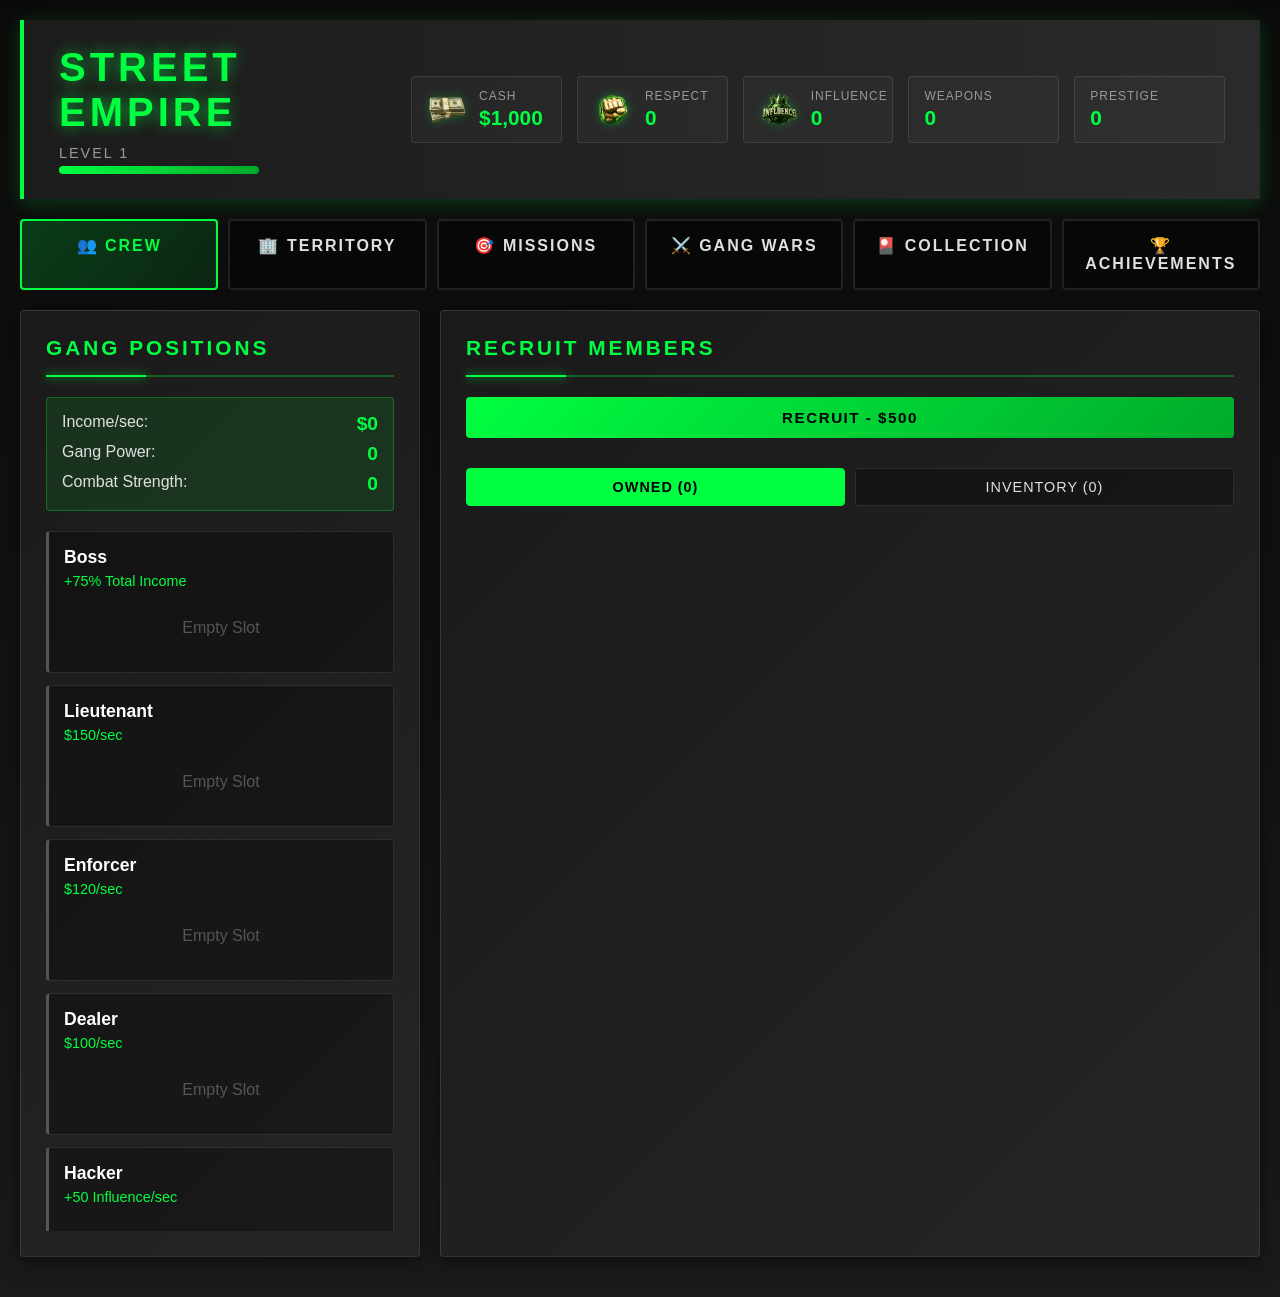
==== index.html @ c306af6e "Alpha" ====
<!DOCTYPE html>
<html lang="de">
<head>
    <meta charset="UTF-8">
    <meta name="viewport" content="width=device-width, initial-scale=1.0">
    <title>Street Empire - Gang Wars</title>
    <link rel="stylesheet" href="styles.css">
</head>
<body>
    <div class="game-container">
        <!-- Header -->
        <div class="header">
            <div class="header-left">
                <h1>STREET EMPIRE</h1>
                <div class="level-info">
                    <div class="level-display">Level <span id="player-level">1</span></div>
                    <div class="xp-bar">
                        <div class="xp-fill" id="xp-fill"></div>
                    </div>
                </div>
            </div>
            <div class="stats-bar">
                <div class="stat-item" title="Used for recruiting and upgrades">
                    <img src="images/money.png" class="stat-icon" alt="Money">
                    <div class="stat-info">
                        <span class="stat-label">Cash</span>
                        <span class="stat-value" id="money">$0</span>
                    </div>
                </div>
                <div class="stat-item" title="Unlocks special features and bonuses">
                    <img src="images/respect.png" class="stat-icon" alt="Respect" onerror="this.style.display='none'">
                    <div class="stat-info">
                        <span class="stat-label">Respect</span>
                        <span class="stat-value" id="respect">0</span>
                    </div>
                </div>
                <div class="stat-item" title="Required for advanced missions">
                    <img src="images/influence.png" class="stat-icon" alt="Influence" onerror="this.style.display='none'">
                    <div class="stat-info">
                        <span class="stat-label">Influence</span>
                        <span class="stat-value" id="influence">0</span>
                    </div>
                </div>
                <div class="stat-item" title="Increases combat power in gang wars">
                    <img src="images/weapons.png" class="stat-icon" alt="Weapons" onerror="this.style.display='none'">
                    <div class="stat-info">
                        <span class="stat-label">Weapons</span>
                        <span class="stat-value" id="weapons">0</span>
                    </div>
                </div>
                <div class="stat-item" title="Unlocks elite content and bonuses">
                    <img src="images/prestige.png" class="stat-icon" alt="Prestige" onerror="this.style.display='none'">
                    <div class="stat-info">
                        <span class="stat-label">Prestige</span>
                        <span class="stat-value" id="prestige">0</span>
                    </div>
                </div>
            </div>
        </div>

        <!-- Navigation Tabs -->
        <div class="main-tabs">
            <div class="main-tab active" data-tab="crew">👥 CREW</div>
            <div class="main-tab" data-tab="territory">🏢 TERRITORY</div>
            <div class="main-tab" data-tab="missions">🎯 MISSIONS</div>
            <div class="main-tab" data-tab="gangwars">⚔️ GANG WARS</div>
            <div class="main-tab" data-tab="collection">🎴 COLLECTION</div>
            <div class="main-tab" data-tab="achievements">🏆 ACHIEVEMENTS</div>
        </div>

        <!-- Content Panels -->
        <div class="content-wrapper">
            
            <!-- CREW TAB -->
            <div class="tab-content active" id="tab-crew">
                <div class="crew-layout">
                    <div class="panel">
                        <div class="panel-header">GANG POSITIONS</div>
                        <div class="income-display">
                            <div class="income-item">
                                <span>Income/sec:</span>
                                <span class="income-value" id="income-rate">$0</span>
                            </div>
                            <div class="income-item">
                                <span>Gang Power:</span>
                                <span class="income-value" id="gang-power">0</span>
                            </div>
                            <div class="income-item">
                                <span>Combat Strength:</span>
                                <span class="income-value" id="combat-strength">0</span>
                            </div>
                        </div>
                        <div class="positions-grid" id="positions-grid"></div>
                    </div>

                    <div class="panel">
                        <div class="panel-header">RECRUIT MEMBERS</div>
                        <button class="btn btn-full" id="recruit-btn">
                            RECRUIT - <span id="recruit-cost">$500</span>
                        </button>
                        <div class="char-tabs">
                            <div class="char-tab active" data-tab="owned">OWNED (<span id="owned-count">0</span>)</div>
                            <div class="char-tab" data-tab="inventory">INVENTORY (<span id="inventory-count">0</span>)</div>
                        </div>
                        <div class="owned-chars" id="owned-chars-grid"></div>
                        <div class="inventory-chars" id="inventory-chars-grid" style="display: none;"></div>
                    </div>
                </div>
            </div>

            <!-- TERRITORY TAB -->
            <div class="tab-content" id="tab-territory">
                <div class="territory-layout">
                    <div class="panel territory-panel">
                        <div class="panel-header">YOUR TERRITORY</div>
                        <div class="territory-view" id="territory-view">
                            <div class="city-bg"></div>
                        </div>
                        <div class="territory-info">
                            <div class="territory-level-info">
                                <div class="territory-level-label">Territory Level</div>
                                <div class="territory-level-value" id="base-level">1</div>
                                <div class="territory-level-desc" id="territory-desc">Small Operation</div>
                                <div class="territory-bonuses">
                                    <div class="territory-bonus">Income: +<span id="territory-income-bonus">0</span>%</div>
                                    <div class="territory-bonus">Max Crew: <span id="max-crew">7</span></div>
                                </div>
                            </div>
                            <button class="btn" id="upgrade-base-btn">
                                UPGRADE - <span id="upgrade-cost">$5,000</span>
                            </button>
                        </div>
                    </div>
                </div>
            </div>

            <!-- MISSIONS TAB -->
            <div class="tab-content" id="tab-missions">
                <div class="missions-layout">
                    <div class="panel missions-panel">
                        <div class="panel-header">AVAILABLE MISSIONS</div>
                        <div class="missions-grid" id="missions-grid"></div>
                    </div>
                </div>
            </div>

            <!-- GANG WARS TAB -->
            <div class="tab-content" id="tab-gangwars">
                <div class="gangwars-layout">
                    <div class="panel gangwars-panel">
                        <div class="panel-header">GANG WARS - PvE BATTLES</div>
                        <div class="gangwars-info">
                            <div class="war-stat">
                                <span>Your Combat Power:</span>
                                <span class="war-value" id="war-combat-power">0</span>
                            </div>
                            <div class="war-stat">
                                <span>Weapon Bonus:</span>
                                <span class="war-value">+<span id="weapon-bonus">0</span>%</span>
                            </div>
                            <div class="war-stat">
                                <span>Wins:</span>
                                <span class="war-value" id="war-wins">0</span>
                            </div>
                            <div class="war-stat">
                                <span>Losses:</span>
                                <span class="war-value" id="war-losses">0</span>
                            </div>
                        </div>
                        <div class="enemy-gangs-grid" id="enemy-gangs-grid"></div>
                    </div>
                </div>
            </div>

            <!-- COLLECTION TAB -->
            <div class="tab-content" id="tab-collection">
                <div class="collection-layout">
                    <div class="panel collection-panel">
                        <div class="panel-header">CHARACTER COLLECTION</div>
                        <div class="collection-stats">
                            <div class="collection-stat">
                                <span>Collected:</span>
                                <span id="collection-progress">0/?</span>
                            </div>
                            <div class="collection-stat">
                                <span>Completion:</span>
                                <span id="collection-percentage">0%</span>
                            </div>
                        </div>
                        <div class="rarity-filter">
                            <button class="filter-btn active" data-rarity="all">ALL</button>
                            <button class="filter-btn" data-rarity="common">COMMON</button>
                            <button class="filter-btn" data-rarity="uncommon">UNCOMMON</button>
                            <button class="filter-btn" data-rarity="rare">RARE</button>
                            <button class="filter-btn" data-rarity="epic">EPIC</button>
                            <button class="filter-btn" data-rarity="legendary">LEGENDARY</button>
                        </div>
                        <div class="collection-grid" id="collection-grid"></div>
                    </div>
                </div>
            </div>

            <!-- ACHIEVEMENTS TAB -->
            <div class="tab-content" id="tab-achievements">
                <div class="achievements-layout">
                    <div class="panel achievements-panel">
                        <div class="panel-header">ACHIEVEMENTS</div>
                        <div class="achievements-grid" id="achievements-grid"></div>
                    </div>
                </div>
            </div>

        </div>
    </div>

    <!-- Character Detail Modal -->
    <div id="modal" class="modal">
        <div class="modal-content">
            <span class="close" onclick="closeModal()">&times;</span>
            <div id="modal-body"></div>
        </div>
    </div>

    <!-- Notification Container -->
    <div id="notifications"></div>

    <!-- Battle Animation Overlay -->
    <div id="battle-overlay" class="battle-overlay">
        <div class="battle-content">
            <div class="battle-header">GANG WAR</div>
            <div class="battle-vs">
                <div class="battle-gang yours">
                    <div class="gang-name">YOUR GANG</div>
                    <div class="gang-power" id="battle-your-power">0</div>
                    <div class="gang-hp-bar">
                        <div class="gang-hp-fill" id="battle-your-hp"></div>
                    </div>
                </div>
                <div class="battle-vs-text">VS</div>
                <div class="battle-gang enemy">
                    <div class="gang-name" id="battle-enemy-name">ENEMY</div>
                    <div class="gang-power" id="battle-enemy-power">0</div>
                    <div class="gang-hp-bar">
                        <div class="gang-hp-fill" id="battle-enemy-hp"></div>
                    </div>
                </div>
            </div>
            <div class="battle-log" id="battle-log"></div>
            <div class="battle-result" id="battle-result"></div>
        </div>
    </div>

    <script src="game.js"></script>
</body>
</html>
---- styles.css ----
* {
    margin: 0;
    padding: 0;
    box-sizing: border-box;
}

body {
    font-family: 'Segoe UI', Tahoma, Geneva, Verdana, sans-serif;
    background: linear-gradient(180deg, #0a0a0a 0%, #1a1a1a 100%);
    color: #e0e0e0;
    overflow-x: hidden;
    min-height: 100vh;
}

.game-container {
    max-width: 1920px;
    margin: 0 auto;
    padding: 20px;
}

/* HEADER */
.header {
    background: linear-gradient(90deg, #1c1c1c 0%, #2a2a2a 100%);
    border-left: 4px solid #00ff41;
    padding: 25px 35px;
    margin-bottom: 20px;
    box-shadow: 0 4px 20px rgba(0, 255, 65, 0.2);
    display: flex;
    justify-content: space-between;
    align-items: center;
    animation: slideDown 0.5s ease-out;
}

@keyframes slideDown {
    from { transform: translateY(-100px); opacity: 0; }
    to { transform: translateY(0); opacity: 1; }
}

.header-left h1 {
    font-size: 2.5em;
    font-weight: 900;
    letter-spacing: 4px;
    color: #00ff41;
    text-transform: uppercase;
    text-shadow: 0 0 15px rgba(0, 255, 65, 0.6);
    animation: glowPulse 3s ease-in-out infinite;
}

@keyframes glowPulse {
    0%, 100% { text-shadow: 0 0 15px rgba(0, 255, 65, 0.6); }
    50% { text-shadow: 0 0 25px rgba(0, 255, 65, 0.8); }
}

.level-info { margin-top: 10px; }
.level-display { font-size: 0.9em; color: #999; text-transform: uppercase; letter-spacing: 2px; margin-bottom: 5px; }
.xp-bar { width: 200px; height: 8px; background: rgba(255, 255, 255, 0.1); border-radius: 4px; overflow: hidden; }
.xp-fill { height: 100%; background: linear-gradient(90deg, #00ff41 0%, #00aa2b 100%); transition: width 0.5s ease; box-shadow: 0 0 10px #00ff41; }

.stats-bar { display: grid; grid-template-columns: repeat(5, 1fr); gap: 15px; }
.stat-item { background: rgba(255, 255, 255, 0.03); border: 1px solid rgba(255, 255, 255, 0.1); padding: 12px 15px; border-radius: 4px; display: flex; align-items: center; gap: 12px; transition: all 0.3s ease; position: relative; overflow: hidden; cursor: help; }
.stat-item:hover { background: rgba(255, 255, 255, 0.05); border-color: #00ff41; transform: translateY(-2px); }
.stat-icon { width: 40px; height: 40px; object-fit: contain; filter: drop-shadow(0 0 5px rgba(0, 255, 65, 0.3)); }
.stat-info { display: flex; flex-direction: column; gap: 3px; }
.stat-label { font-size: 0.75em; color: #999; text-transform: uppercase; letter-spacing: 1px; }
.stat-value { font-size: 1.3em; font-weight: bold; color: #00ff41; }

/* TABS */
.main-tabs { display: flex; gap: 10px; margin-bottom: 20px; animation: fadeIn 0.6s ease-out 0.2s both; }
@keyframes fadeIn { from { opacity: 0; transform: translateY(20px); } to { opacity: 1; transform: translateY(0); } }
.main-tab { flex: 1; padding: 15px; background: rgba(0, 0, 0, 0.4); border: 2px solid rgba(255, 255, 255, 0.1); border-radius: 4px; text-align: center; cursor: pointer; font-weight: bold; text-transform: uppercase; letter-spacing: 2px; transition: all 0.3s ease; position: relative; overflow: hidden; }
.main-tab:hover { background: rgba(0, 255, 65, 0.05); border-color: #00ff41; transform: translateY(-2px); }
.main-tab.active { background: linear-gradient(135deg, rgba(0, 255, 65, 0.2) 0%, rgba(0, 255, 65, 0.1) 100%); border-color: #00ff41; color: #00ff41; }

.content-wrapper { min-height: 600px; animation: fadeIn 0.6s ease-out 0.3s both; }
.tab-content { display: none; }
.tab-content.active { display: block; animation: tabSlide 0.4s ease-out; }
@keyframes tabSlide { from { opacity: 0; transform: translateX(-30px); } to { opacity: 1; transform: translateX(0); } }

/* PANELS */
.panel { background: linear-gradient(135deg, #1a1a1a 0%, #252525 100%); border: 1px solid rgba(255, 255, 255, 0.1); border-radius: 4px; padding: 25px; box-shadow: 0 4px 20px rgba(0, 0, 0, 0.5); margin-bottom: 20px; }
.panel-header { font-size: 1.3em; font-weight: bold; color: #00ff41; text-transform: uppercase; letter-spacing: 3px; margin-bottom: 20px; padding-bottom: 15px; border-bottom: 2px solid rgba(0, 255, 65, 0.3); position: relative; }
.panel-header::after { content: ''; position: absolute; bottom: -2px; left: 0; width: 100px; height: 2px; background: #00ff41; box-shadow: 0 0 10px #00ff41; }

/* CREW */
.crew-layout { display: grid; grid-template-columns: 450px 1fr; gap: 20px; }
.income-display { background: rgba(0, 255, 65, 0.1); border: 1px solid rgba(0, 255, 65, 0.3); padding: 15px; border-radius: 4px; margin-bottom: 20px; }
.income-item { display: flex; justify-content: space-between; margin-bottom: 8px; font-size: 1em; }
.income-item:last-child { margin-bottom: 0; }
.income-value { color: #00ff41; font-weight: bold; font-size: 1.2em; }

.positions-grid { display: grid; grid-template-columns: 1fr; gap: 12px; max-height: 700px; overflow-y: auto; }
.position-card { background: rgba(0, 0, 0, 0.3); border: 1px solid rgba(255, 255, 255, 0.1); border-left: 3px solid #555; padding: 15px; border-radius: 4px; cursor: pointer; transition: all 0.3s ease; position: relative; }
.position-card:hover { background: rgba(0, 0, 0, 0.5); transform: translateX(5px); box-shadow: 0 4px 15px rgba(0, 255, 65, 0.2); }
.position-card.filled { border-left-color: #00ff41; background: rgba(0, 255, 65, 0.05); }
.position-name { font-weight: bold; color: #fff; margin-bottom: 5px; font-size: 1.1em; }
.position-income { font-size: 0.9em; color: #00ff41; margin-bottom: 10px; }
.assigned-char { display: flex; gap: 12px; align-items: center; background: rgba(0, 0, 0, 0.3); padding: 10px; border-radius: 4px; margin-top: 10px; }
.char-avatar { width: 50px; height: 50px; background: linear-gradient(135deg, #333 0%, #555 100%); border-radius: 4px; display: flex; align-items: center; justify-content: center; font-size: 1.5em; border: 2px solid; transition: transform 0.3s ease; object-fit: cover; }
.char-avatar img { width: 100%; height: 100%; object-fit: cover; border-radius: 4px; }
.char-avatar:hover { transform: scale(1.1) rotate(5deg); }

.rarity-common { border-color: #888; }
.rarity-uncommon { border-color: #00ff41; box-shadow: 0 0 10px rgba(0, 255, 65, 0.3); }
.rarity-rare { border-color: #00bfff; box-shadow: 0 0 10px rgba(0, 191, 255, 0.3); }
.rarity-epic { border-color: #9d00ff; box-shadow: 0 0 10px rgba(157, 0, 255, 0.3); }
.rarity-legendary { border-color: #ff9800; box-shadow: 0 0 15px rgba(255, 152, 0, 0.5); animation: legendaryPulse 2s ease-in-out infinite; }
@keyframes legendaryPulse { 0%, 100% { box-shadow: 0 0 15px rgba(255, 152, 0, 0.5); } 50% { box-shadow: 0 0 25px rgba(255, 152, 0, 0.8); } }

.char-info { flex: 1; }
.char-name { font-size: 1em; font-weight: bold; color: #fff; margin-bottom: 3px; }
.char-stat { font-size: 0.85em; color: #00ff41; }

.char-tabs { display: flex; gap: 10px; margin: 15px 0; }
.char-tab { flex: 1; padding: 10px; background: rgba(0, 0, 0, 0.3); border: 1px solid rgba(255, 255, 255, 0.1); border-radius: 4px; text-align: center; cursor: pointer; transition: all 0.3s ease; text-transform: uppercase; font-size: 0.9em; letter-spacing: 1px; }
.char-tab:hover { border-color: #00ff41; }
.char-tab.active { background: #00ff41; color: #000; border-color: #00ff41; font-weight: bold; }

.owned-chars, .inventory-chars { display: grid; grid-template-columns: repeat(auto-fill, minmax(110px, 1fr)); gap: 12px; max-height: 600px; overflow-y: auto; }
.char-card-small { background: rgba(0, 0, 0, 0.4); border: 2px solid rgba(255, 255, 255, 0.1); border-radius: 4px; padding: 12px; text-align: center; cursor: pointer; transition: all 0.3s ease; }
.char-card-small:hover { transform: translateY(-5px) scale(1.05); box-shadow: 0 8px 25px rgba(0, 255, 65, 0.3); border-color: #00ff41; }
.char-portrait-small { width: 70px; height: 70px; margin: 0 auto 10px; background: linear-gradient(135deg, #333 0%, #555 100%); border-radius: 4px; display: flex; align-items: center; justify-content: center; font-size: 2em; border: 2px solid; transition: all 0.3s ease; overflow: hidden; }
.char-portrait-small img { width: 100%; height: 100%; object-fit: cover; }
.char-card-name { font-size: 0.8em; font-weight: bold; color: #fff; margin-bottom: 5px; }
.char-card-rarity { font-size: 0.7em; text-transform: uppercase; letter-spacing: 0.5px; }
.char-card-actions { display: flex; gap: 5px; margin-top: 10px; }
.btn-recycle { flex: 1; padding: 6px; background: linear-gradient(135deg, #ff4444 0%, #cc0000 100%); border: none; border-radius: 3px; color: #fff; font-size: 0.75em; font-weight: bold; cursor: pointer; transition: all 0.3s ease; text-transform: uppercase; }
.btn-recycle:hover { transform: scale(1.05); box-shadow: 0 4px 12px rgba(255, 68, 68, 0.4); }

/* TERRITORY */
.territory-layout { max-width: 1400px; margin: 0 auto; }
.territory-panel { padding: 30px; }
.territory-view { position: relative; width: 100%; height: 600px; background: linear-gradient(to bottom, #0a0a0a 0%, #1a1a1a 60%, #2a2a2a 100%); border: 2px solid rgba(0, 255, 65, 0.3); border-radius: 8px; overflow: hidden; margin-bottom: 30px; }
.city-bg { position: absolute; bottom: 0; width: 100%; height: 40%; background: repeating-linear-gradient(90deg, #1a1a1a 0px, #1a1a1a 60px, #2a2a2a 60px, #2a2a2a 120px); border-top: 2px solid #00ff41; box-shadow: 0 -5px 20px rgba(0, 255, 65, 0.2); }
.territory-building { position: absolute; background: linear-gradient(to bottom, #2a2a2a 0%, #1a1a1a 100%); border: 2px solid rgba(0, 255, 65, 0.5); transition: all 0.6s ease; animation: buildingRise 0.8s ease-out; }
@keyframes buildingRise { from { transform: translateY(200px); opacity: 0; } to { transform: translateY(0); opacity: 1; } }
.building-level-1 { bottom: 40%; left: 50%; transform: translateX(-50%); width: 150px; height: 120px; }
.building-level-2 { bottom: 40%; left: 30%; transform: translateX(-50%); width: 250px; height: 160px; }
.building-level-3 { bottom: 40%; left: 50%; transform: translateX(-50%); width: 400px; height: 220px; }
.building-light { position: absolute; width: 15px; height: 18px; background: #00ff41; opacity: 0.8; animation: lightFlicker 3s ease-in-out infinite; box-shadow: 0 0 10px #00ff41; }
@keyframes lightFlicker { 0%, 100% { opacity: 0.6; } 50% { opacity: 1; } }
.territory-info { display: flex; justify-content: space-between; align-items: center; padding: 20px; background: rgba(0, 0, 0, 0.3); border-radius: 4px; }
.territory-level-info { display: flex; flex-direction: column; gap: 5px; }
.territory-level-label { font-size: 0.9em; color: #999; text-transform: uppercase; letter-spacing: 1px; }
.territory-level-value { font-size: 3em; font-weight: bold; color: #00ff41; line-height: 1; }
.territory-level-desc { font-size: 0.95em; color: #666; }
.territory-bonuses { margin-top: 10px; display: flex; gap: 20px; }
.territory-bonus { font-size: 0.9em; color: #00ff41; }

/* MISSIONS */
.missions-layout { max-width: 1600px; margin: 0 auto; }
.missions-panel { padding: 30px; }
.missions-grid { display: grid; grid-template-columns: repeat(auto-fill, minmax(450px, 1fr)); gap: 20px; }
.mission-card { background: rgba(0, 0, 0, 0.3); border: 2px solid rgba(255, 255, 255, 0.1); border-left: 4px solid #555; padding: 20px; border-radius: 4px; transition: all 0.3s ease; }
.mission-card.available { border-left-color: #00ff41; }
.mission-card.active { border-left-color: #00bfff; background: rgba(0, 191, 255, 0.05); animation: activePulse 2s ease-in-out infinite; }
@keyframes activePulse { 0%, 100% { box-shadow: 0 0 10px rgba(0, 191, 255, 0.3); } 50% { box-shadow: 0 0 20px rgba(0, 191, 255, 0.5); } }
.mission-header { display: flex; justify-content: space-between; align-items: center; margin-bottom: 12px; }
.mission-title { font-weight: bold; color: #fff; font-size: 1.2em; }
.mission-difficulty { font-size: 0.85em; padding: 5px 12px; border-radius: 3px; background: rgba(255, 255, 255, 0.1); text-transform: uppercase; font-weight: bold; }
.mission-difficulty.easy { color: #00ff41; border: 1px solid #00ff41; }
.mission-difficulty.medium { color: #ffaa00; border: 1px solid #ffaa00; }
.mission-difficulty.hard { color: #ff4444; border: 1px solid #ff4444; }
.mission-desc { font-size: 0.95em; color: #aaa; margin-bottom: 12px; line-height: 1.5; }
.mission-requirements { font-size: 0.85em; color: #999; margin-bottom: 12px; padding: 10px; background: rgba(0, 0, 0, 0.3); border-radius: 3px; }
.mission-rewards { display: flex; gap: 10px; flex-wrap: wrap; margin-bottom: 15px; }
.reward-item { background: rgba(0, 255, 65, 0.1); border: 1px solid rgba(0, 255, 65, 0.3); padding: 6px 12px; border-radius: 3px; font-size: 0.85em; color: #00ff41; }
.mission-progress { background: rgba(255, 255, 255, 0.05); height: 25px; border-radius: 4px; overflow: hidden; margin-bottom: 12px; border: 1px solid rgba(255, 255, 255, 0.1); }
.mission-progress-bar { height: 100%; background: linear-gradient(90deg, #00bfff 0%, #0088cc 100%); display: flex; align-items: center; padding-left: 12px; font-size: 0.85em; font-weight: bold; color: #000; transition: width 0.5s ease; box-shadow: 0 0 10px rgba(0, 191, 255, 0.5); }
.mission-timer { font-size: 0.9em; color: #00bfff; margin-bottom: 10px; font-weight: bold; }

/* GANG WARS */
.gangwars-layout { max-width: 1600px; margin: 0 auto; }
.gangwars-panel { padding: 30px; }
.gangwars-info { display: grid; grid-template-columns: repeat(4, 1fr); gap: 15px; margin-bottom: 25px; padding: 20px; background: rgba(0, 255, 65, 0.1); border: 1px solid rgba(0, 255, 65, 0.3); border-radius: 4px; }
.war-stat { display: flex; flex-direction: column; gap: 5px; }
.war-value { color: #00ff41; font-weight: bold; font-size: 1.3em; }
.enemy-gangs-grid { display: grid; grid-template-columns: repeat(auto-fill, minmax(350px, 1fr)); gap: 20px; }
.enemy-gang-card { background: rgba(0, 0, 0, 0.3); border: 2px solid rgba(255, 255, 255, 0.1); border-radius: 4px; padding: 20px; transition: all 0.3s ease; cursor: pointer; }
.enemy-gang-card:hover { transform: translateY(-5px); box-shadow: 0 8px 25px rgba(0, 0, 0, 0.5); border-color: #ff4444; }
.enemy-gang-card.tier-easy { border-left: 4px solid #00ff41; }
.enemy-gang-card.tier-medium { border-left: 4px solid #ffaa00; }
.enemy-gang-card.tier-hard { border-left: 4px solid #ff4444; }
.enemy-gang-card.tier-boss { border-left: 4px solid #9d00ff; animation: bossGlow 2s ease-in-out infinite; }
@keyframes bossGlow { 0%, 100% { box-shadow: 0 0 10px rgba(157, 0, 255, 0.3); } 50% { box-shadow: 0 0 25px rgba(157, 0, 255, 0.6); } }
.enemy-gang-header { display: flex; justify-content: space-between; align-items: center; margin-bottom: 15px; }
.enemy-gang-name { font-size: 1.2em; font-weight: bold; color: #fff; }
.enemy-gang-tier { font-size: 0.8em; padding: 4px 10px; border-radius: 3px; text-transform: uppercase; font-weight: bold; }
.enemy-gang-power { font-size: 0.95em; color: #ff4444; margin-bottom: 15px; }
.enemy-gang-rewards { display: flex; flex-wrap: wrap; gap: 8px; margin-bottom: 15px; }
.enemy-reward { background: rgba(0, 255, 65, 0.1); border: 1px solid rgba(0, 255, 65, 0.3); padding: 5px 10px; border-radius: 3px; font-size: 0.8em; color: #00ff41; }

/* BATTLE OVERLAY */
.battle-overlay { display: none; position: fixed; top: 0; left: 0; width: 100%; height: 100%; background: rgba(0, 0, 0, 0.95); z-index: 2000; animation: fadeIn 0.3s ease; }
.battle-overlay.active { display: flex; justify-content: center; align-items: center; }
.battle-content { width: 90%; max-width: 900px; background: linear-gradient(135deg, #1a1a1a 0%, #252525 100%); border: 3px solid #00ff41; border-radius: 8px; padding: 30px; box-shadow: 0 15px 50px rgba(0, 255, 65, 0.4); }
.battle-header { font-size: 2em; font-weight: bold; color: #00ff41; text-align: center; margin-bottom: 30px; text-transform: uppercase; letter-spacing: 3px; }
.battle-vs { display: grid; grid-template-columns: 1fr auto 1fr; gap: 30px; align-items: center; margin-bottom: 30px; }
.battle-gang { background: rgba(0, 0, 0, 0.4); padding: 20px; border-radius: 8px; border: 2px solid rgba(255, 255, 255, 0.1); }
.battle-gang.yours { border-color: #00ff41; }
.battle-gang.enemy { border-color: #ff4444; }
.gang-name { font-size: 1.2em; font-weight: bold; text-align: center; margin-bottom: 10px; }
.gang-power { font-size: 2em; font-weight: bold; text-align: center; color: #00ff41; margin-bottom: 15px; }
.gang-hp-bar { width: 100%; height: 30px; background: rgba(255, 255, 255, 0.1); border-radius: 4px; overflow: hidden; border: 1px solid rgba(255, 255, 255, 0.2); }
.gang-hp-fill { height: 100%; background: linear-gradient(90deg, #00ff41 0%, #00aa2b 100%); transition: width 0.5s ease; display: flex; align-items: center; justify-content: center; font-weight: bold; color: #000; }
.battle-vs-text { font-size: 2.5em; font-weight: bold; color: #ff4444; text-shadow: 0 0 20px rgba(255, 68, 68, 0.6); }
.battle-log { background: rgba(0, 0, 0, 0.4); border: 1px solid rgba(255, 255, 255, 0.1); border-radius: 4px; padding: 15px; max-height: 200px; overflow-y: auto; margin-bottom: 20px; font-family: 'Courier New', monospace; font-size: 0.9em; }
.battle-log-entry { margin-bottom: 5px; padding: 5px; border-left: 2px solid #00ff41; padding-left: 10px; }
.battle-result { text-align: center; font-size: 1.5em; font-weight: bold; padding: 20px; border-radius: 8px; }
.battle-result.victory { background: rgba(0, 255, 65, 0.2); border: 2px solid #00ff41; color: #00ff41; }
.battle-result.defeat { background: rgba(255, 68, 68, 0.2); border: 2px solid #ff4444; color: #ff4444; }

/* COLLECTION */
.collection-layout { max-width: 1600px; margin: 0 auto; }
.collection-panel { padding: 30px; }
.collection-stats { display: flex; gap: 30px; margin-bottom: 20px; padding: 15px; background: rgba(0, 255, 65, 0.1); border: 1px solid rgba(0, 255, 65, 0.3); border-radius: 4px; }
.collection-stat { display: flex; gap: 10px; font-size: 1.1em; }
.collection-stat span:last-child { color: #00ff41; font-weight: bold; }
.rarity-filter { display: flex; gap: 10px; margin-bottom: 20px; flex-wrap: wrap; }
.filter-btn { padding: 10px 20px; background: rgba(0, 0, 0, 0.4); border: 1px solid rgba(255, 255, 255, 0.2); border-radius: 4px; color: #fff; cursor: pointer; transition: all 0.3s ease; text-transform: uppercase; font-size: 0.85em; letter-spacing: 1px; }
.filter-btn:hover { border-color: #00ff41; background: rgba(0, 255, 65, 0.1); }
.filter-btn.active { background: #00ff41; color: #000; border-color: #00ff41; font-weight: bold; }
.collection-grid { display: grid; grid-template-columns: repeat(auto-fill, minmax(280px, 1fr)); gap: 20px; max-height: 700px; overflow-y: auto; }
.collection-card { background: linear-gradient(135deg, #1a1a1a 0%, #252525 100%); border: 2px solid rgba(255, 255, 255, 0.1); border-radius: 8px; padding: 20px; text-align: center; transition: all 0.4s ease; position: relative; overflow: hidden; cursor: pointer; }
.collection-card:hover { transform: translateY(-10px) scale(1.03); box-shadow: 0 15px 40px rgba(0, 0, 0, 0.7); }
.collection-card.locked { opacity: 0.4; cursor: not-allowed; }
.collection-card.locked:hover { transform: none; }
.char-portrait-large { width: 120px; height: 120px; margin: 0 auto 20px; background: linear-gradient(135deg, #333 0%, #555 100%); border-radius: 8px; display: flex; align-items: center; justify-content: center; font-size: 3.5em; border: 3px solid; transition: all 0.4s ease; overflow: hidden; }
.char-portrait-large img { width: 100%; height: 100%; object-fit: cover; }
.collection-card-name { font-size: 1.2em; font-weight: bold; color: #fff; margin-bottom: 10px; }
.collection-card-rarity { font-size: 0.9em; text-transform: uppercase; letter-spacing: 2px; margin-bottom: 15px; font-weight: bold; }
.collection-card-stats { display: grid; grid-template-columns: 1fr 1fr; gap: 10px; margin-top: 15px; }
.collection-stat-item { background: rgba(0, 0, 0, 0.3); padding: 8px; border-radius: 4px; display: flex; flex-direction: column; gap: 3px; }
.collection-stat-label { font-size: 0.75em; color: #999; text-transform: uppercase; }
.collection-stat-value { font-size: 1.2em; color: #00ff41; font-weight: bold; }

/* ACHIEVEMENTS */
.achievements-layout { max-width: 1600px; margin: 0 auto; }
.achievements-panel { padding: 30px; }
.achievements-grid { display: grid; grid-template-columns: repeat(auto-fill, minmax(350px, 1fr)); gap: 20px; }
.achievement-card { background: rgba(0, 0, 0, 0.3); border: 2px solid rgba(255, 255, 255, 0.1); border-radius: 4px; padding: 20px; display: flex; gap: 20px; transition: all 0.3s ease; }
.achievement-card.unlocked { border-color: #00ff41; background: rgba(0, 255, 65, 0.05); }
.achievement-card:hover { transform: translateY(-3px); box-shadow: 0 8px 25px rgba(0, 0, 0, 0.5); }
.achievement-icon { width: 80px; height: 80px; background: linear-gradient(135deg, #333 0%, #555 100%); border-radius: 8px; display: flex; align-items: center; justify-content: center; font-size: 2.5em; border: 2px solid rgba(255, 255, 255, 0.2); flex-shrink: 0; }
.achievement-card.unlocked .achievement-icon { border-color: #00ff41; box-shadow: 0 0 20px rgba(0, 255, 65, 0.4); animation: achievementGlow 2s ease-in-out infinite; }
@keyframes achievementGlow { 0%, 100% { box-shadow: 0 0 20px rgba(0, 255, 65, 0.4); } 50% { box-shadow: 0 0 30px rgba(0, 255, 65, 0.6); } }
.achievement-info { flex: 1; }
.achievement-name { font-size: 1.1em; font-weight: bold; color: #fff; margin-bottom: 5px; }
.achievement-desc { font-size: 0.9em; color: #aaa; margin-bottom: 10px; line-height: 1.4; }
.achievement-reward { font-size: 0.85em; color: #00ff41; margin-bottom: 8px; }
.achievement-progress-bar { background: rgba(255, 255, 255, 0.05); height: 20px; border-radius: 3px; overflow: hidden; border: 1px solid rgba(255, 255, 255, 0.1); }
.achievement-progress-fill { height: 100%; background: linear-gradient(90deg, #00ff41 0%, #00aa2b 100%); transition: width 0.5s ease; display: flex; align-items: center; padding-left: 8px; font-size: 0.75em; font-weight: bold; color: #000; }

/* BUTTONS */
.btn { background: linear-gradient(135deg, #00ff41 0%, #00aa2b 100%); border: none; padding: 12px 25px; border-radius: 4px; color: #000; font-weight: bold; cursor: pointer; transition: all 0.3s ease; text-transform: uppercase; letter-spacing: 1.5px; font-size: 0.95em; position: relative; overflow: hidden; }
.btn:hover { transform: translateY(-2px); box-shadow: 0 6px 20px rgba(0, 255, 65, 0.4); }
.btn:disabled { opacity: 0.3; cursor: not-allowed; transform: none; }
.btn-full { width: 100%; margin-bottom: 15px; }
.btn-secondary { background: linear-gradient(135deg, #555 0%, #333 100%); color: #fff; }
.btn-small { padding: 8px 15px; font-size: 0.8em; }

/* MODAL */
.modal { display: none; position: fixed; z-index: 1000; left: 0; top: 0; width: 100%; height: 100%; background-color: rgba(0, 0, 0, 0.9); animation: modalFadeIn 0.3s ease; }
.modal-content { background: linear-gradient(135deg, #1a1a1a 0%, #252525 100%); margin: 3% auto; padding: 30px; border: 2px solid #00ff41; border-radius: 8px; width: 90%; max-width: 700px; max-height: 90vh; overflow-y: auto; box-shadow: 0 15px 50px rgba(0, 255, 65, 0.4); animation: modalSlideDown 0.4s ease-out; }
@keyframes modalFadeIn { from { opacity: 0; } to { opacity: 1; } }
@keyframes modalSlideDown { from { transform: translateY(-100px); opacity: 0; } to { transform: translateY(0); opacity: 1; } }
.close { color: #aaa; float: right; font-size: 32px; font-weight: bold; cursor: pointer; line-height: 1; transition: all 0.3s ease; }
.close:hover { color: #00ff41; transform: rotate(90deg); }

/* NOTIFICATIONS */
#notifications { position: fixed; top: 20px; right: 20px; z-index: 2000; display: flex; flex-direction: column; gap: 10px; }
.notification { background: linear-gradient(135deg, #00ff41 0%, #00aa2b 100%); padding: 15px 25px; border-radius: 4px; box-shadow: 0 6px 25px rgba(0, 255, 65, 0.5); animation: notifSlideIn 0.4s ease-out, notifFadeOut 0.4s ease-in 2.6s forwards; color: #000; font-weight: bold; max-width: 350px; }
.notification.error { background: linear-gradient(135deg, #ff4444 0%, #cc0000 100%); color: #fff; box-shadow: 0 6px 25px rgba(255, 68, 68, 0.5); }
@keyframes notifSlideIn { from { transform: translateX(400px); opacity: 0; } to { transform: translateX(0); opacity: 1; } }
@keyframes notifFadeOut { to { opacity: 0; transform: translateX(400px); } }

/* SCROLLBAR */
::-webkit-scrollbar { width: 10px; }
::-webkit-scrollbar-track { background: rgba(0, 0, 0, 0.3); border-radius: 5px; }
::-webkit-scrollbar-thumb { background: #00ff41; border-radius: 5px; border: 2px solid rgba(0, 0, 0, 0.3); }
::-webkit-scrollbar-thumb:hover { background: #00aa2b; }

/* RESPONSIVE */
@media (max-width: 1400px) { .crew-layout { grid-template-columns: 400px 1fr; } }
@media (max-width: 1200px) { .crew-layout { grid-template-columns: 1fr; } .missions-grid { grid-template-columns: 1fr; } .collection-grid { grid-template-columns: repeat(auto-fill, minmax(250px, 1fr)); } }
@media (max-width: 768px) { .stats-bar { grid-template-columns: repeat(2, 1fr); } .main-tabs { flex-wrap: wrap; } .header { flex-direction: column; gap: 15px; } }
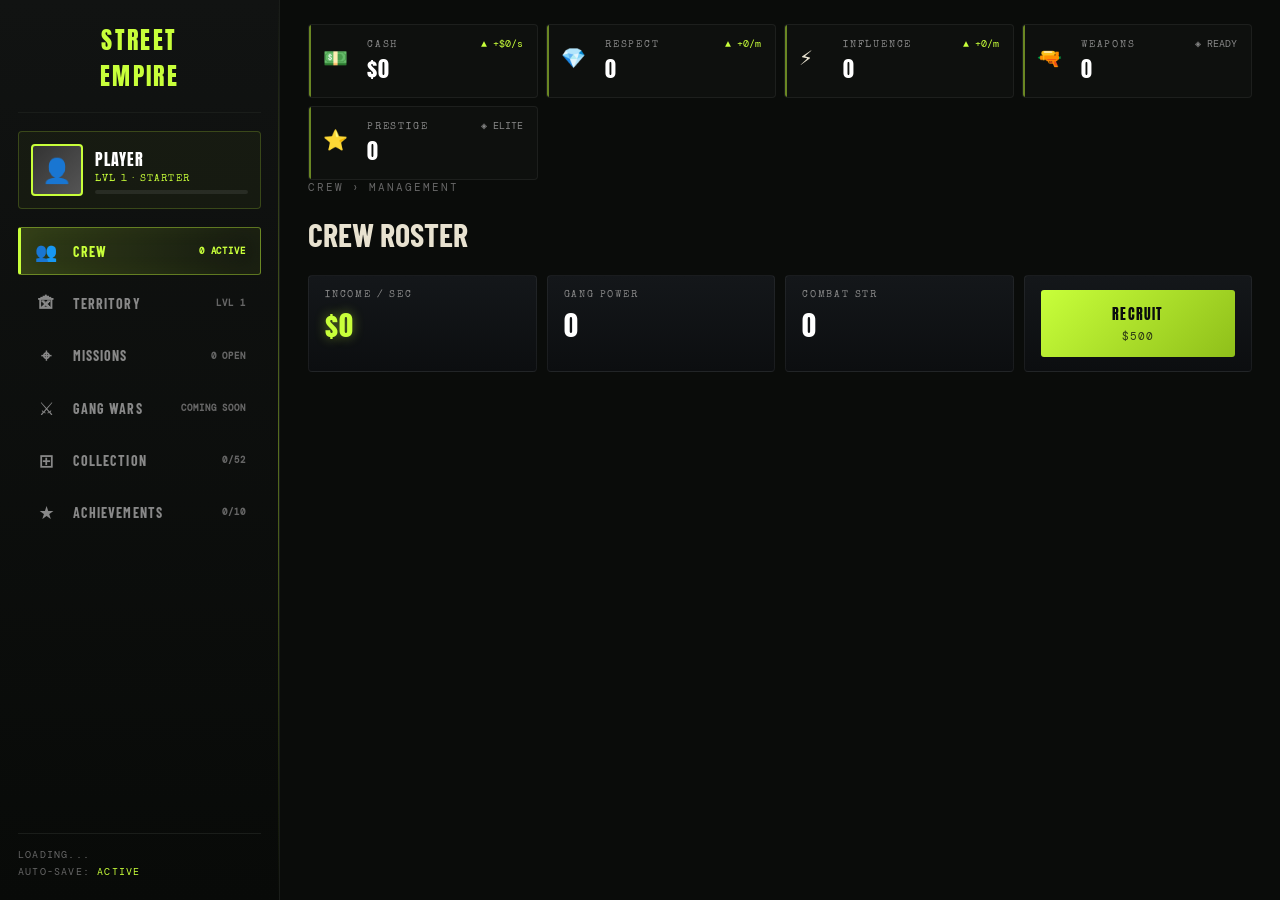
==== commit 1707bd5f: "0.0.2" ====
--- a/index.html
+++ b/index.html
@@ -3,252 +3,247 @@
 <head>
     <meta charset="UTF-8">
     <meta name="viewport" content="width=device-width, initial-scale=1.0">
-    <title>Street Empire - Gang Wars</title>
+    <title>Street Empire — Gang Management</title>
+    <link rel="stylesheet" href="brand.css">
     <link rel="stylesheet" href="styles.css">
+    <link rel="stylesheet" href="game-overlay.css">
 </head>
 <body>
-    <div class="game-container">
-        <!-- Header -->
-        <div class="header">
-            <div class="header-left">
-                <h1>STREET EMPIRE</h1>
-                <div class="level-info">
-                    <div class="level-display">Level <span id="player-level">1</span></div>
-                    <div class="xp-bar">
-                        <div class="xp-fill" id="xp-fill"></div>
-                    </div>
-                </div>
-            </div>
-            <div class="stats-bar">
-                <div class="stat-item" title="Used for recruiting and upgrades">
-                    <img src="images/money.png" class="stat-icon" alt="Money">
-                    <div class="stat-info">
-                        <span class="stat-label">Cash</span>
-                        <span class="stat-value" id="money">$0</span>
-                    </div>
-                </div>
-                <div class="stat-item" title="Unlocks special features and bonuses">
-                    <img src="images/respect.png" class="stat-icon" alt="Respect" onerror="this.style.display='none'">
-                    <div class="stat-info">
-                        <span class="stat-label">Respect</span>
-                        <span class="stat-value" id="respect">0</span>
-                    </div>
-                </div>
-                <div class="stat-item" title="Required for advanced missions">
-                    <img src="images/influence.png" class="stat-icon" alt="Influence" onerror="this.style.display='none'">
-                    <div class="stat-info">
-                        <span class="stat-label">Influence</span>
-                        <span class="stat-value" id="influence">0</span>
-                    </div>
-                </div>
-                <div class="stat-item" title="Increases combat power in gang wars">
-                    <img src="images/weapons.png" class="stat-icon" alt="Weapons" onerror="this.style.display='none'">
-                    <div class="stat-info">
-                        <span class="stat-label">Weapons</span>
-                        <span class="stat-value" id="weapons">0</span>
-                    </div>
-                </div>
-                <div class="stat-item" title="Unlocks elite content and bonuses">
-                    <img src="images/prestige.png" class="stat-icon" alt="Prestige" onerror="this.style.display='none'">
-                    <div class="stat-info">
-                        <span class="stat-label">Prestige</span>
-                        <span class="stat-value" id="prestige">0</span>
-                    </div>
-                </div>
-            </div>
-        </div>
-
-        <!-- Navigation Tabs -->
-        <div class="main-tabs">
-            <div class="main-tab active" data-tab="crew">👥 CREW</div>
-            <div class="main-tab" data-tab="territory">🏢 TERRITORY</div>
-            <div class="main-tab" data-tab="missions">🎯 MISSIONS</div>
-            <div class="main-tab" data-tab="gangwars">⚔️ GANG WARS</div>
-            <div class="main-tab" data-tab="collection">🎴 COLLECTION</div>
-            <div class="main-tab" data-tab="achievements">🏆 ACHIEVEMENTS</div>
-        </div>
-
-        <!-- Content Panels -->
-        <div class="content-wrapper">
-            
-            <!-- CREW TAB -->
+    <!-- GTA V Style Container -->
+    <div class="v2-root">
+        <!-- Sidebar Navigation -->
+        <aside class="v2-sidebar">
+            <div class="v2-logo-wrap">
+                <div style="font-family: var(--font-display); font-size: 24px; color: var(--se-acid); letter-spacing: 0.1em;">
+                    STREET<br>EMPIRE
+                </div>
+            </div>
+
+            <!-- Player Card -->
+            <div class="v2-player-card">
+                <div style="width: 48px; height: 48px; background: linear-gradient(135deg, #333 0%, #555 100%); border-radius: 4px; display: flex; align-items: center; justify-content: center; font-size: 1.5em; border: 2px solid var(--se-acid);">
+                    👤
+                </div>
+                <div>
+                    <div class="v2-player-name">PLAYER</div>
+                    <div class="v2-player-rank">LVL <span id="player-level">1</span> · <span id="territory-status">STARTER</span></div>
+                    <div class="v2-mini-xp"><div id="xp-bar" style="width: 0%"></div></div>
+                </div>
+            </div>
+
+            <!-- Navigation -->
+            <nav class="v2-nav">
+                <button class="v2-nav-item is-active" data-tab="crew">
+                    <span class="v2-nav-icon">👥</span>
+                    <span class="v2-nav-label">CREW</span>
+                    <span class="v2-nav-note" id="nav-crew-count">0 ACTIVE</span>
+                </button>
+                <button class="v2-nav-item" data-tab="territory">
+                    <span class="v2-nav-icon">🏚</span>
+                    <span class="v2-nav-label">TERRITORY</span>
+                    <span class="v2-nav-note">LVL <span id="nav-territory-lvl">1</span></span>
+                </button>
+                <button class="v2-nav-item" data-tab="missions">
+                    <span class="v2-nav-icon">⌖</span>
+                    <span class="v2-nav-label">MISSIONS</span>
+                    <span class="v2-nav-note" id="nav-missions-count">0 OPEN</span>
+                </button>
+                <button class="v2-nav-item" data-tab="wars">
+                    <span class="v2-nav-icon">⚔</span>
+                    <span class="v2-nav-label">GANG WARS</span>
+                    <span class="v2-nav-note">COMING SOON</span>
+                </button>
+                <button class="v2-nav-item" data-tab="collection">
+                    <span class="v2-nav-icon">⊞</span>
+                    <span class="v2-nav-label">COLLECTION</span>
+                    <span class="v2-nav-note" id="nav-collection-count">0/52</span>
+                </button>
+                <button class="v2-nav-item" data-tab="achievements">
+                    <span class="v2-nav-icon">★</span>
+                    <span class="v2-nav-label">ACHIEVEMENTS</span>
+                    <span class="v2-nav-note" id="nav-achievements-count">0/10</span>
+                </button>
+            </nav>
+
+            <!-- Footer -->
+            <div class="v2-sidebar-footer">
+                <div class="v2-clock">
+                    <div id="game-time">LOADING...</div>
+                    <div>AUTO-SAVE: <span style="color: var(--se-acid);">ACTIVE</span></div>
+                </div>
+            </div>
+        </aside>
+
+        <!-- Main Content -->
+        <main class="v2-main">
+            <!-- Stats Rail -->
+            <div class="v2-stats-rail">
+                <div class="v2-stat">
+                    <div style="width: 32px; height: 32px; font-size: 20px;">💵</div>
+                    <div class="v2-stat-body">
+                        <div class="v2-stat-row">
+                            <span class="v2-stat-label">CASH</span>
+                            <span class="v2-stat-trend up">▲ <span id="income-trend">+$0/s</span></span>
+                        </div>
+                        <div class="v2-stat-val" id="money">$0</div>
+                    </div>
+                </div>
+                <div class="v2-stat">
+                    <div style="width: 32px; height: 32px; font-size: 20px;">💎</div>
+                    <div class="v2-stat-body">
+                        <div class="v2-stat-row">
+                            <span class="v2-stat-label">RESPECT</span>
+                            <span class="v2-stat-trend up">▲ <span id="respect-trend">+0/m</span></span>
+                        </div>
+                        <div class="v2-stat-val" id="respect">0</div>
+                    </div>
+                </div>
+                <div class="v2-stat">
+                    <div style="width: 32px; height: 32px; font-size: 20px;">⚡</div>
+                    <div class="v2-stat-body">
+                        <div class="v2-stat-row">
+                            <span class="v2-stat-label">INFLUENCE</span>
+                            <span class="v2-stat-trend up">▲ <span id="influence-trend">+0/m</span></span>
+                        </div>
+                        <div class="v2-stat-val" id="influence">0</div>
+                    </div>
+                </div>
+                <div class="v2-stat">
+                    <div style="width: 32px; height: 32px; font-size: 20px;">🔫</div>
+                    <div class="v2-stat-body">
+                        <div class="v2-stat-row">
+                            <span class="v2-stat-label">WEAPONS</span>
+                            <span class="v2-stat-trend">◈ READY</span>
+                        </div>
+                        <div class="v2-stat-val" id="weapons">0</div>
+                    </div>
+                </div>
+                <div class="v2-stat">
+                    <div style="width: 32px; height: 32px; font-size: 20px;">⭐</div>
+                    <div class="v2-stat-body">
+                        <div class="v2-stat-row">
+                            <span class="v2-stat-label">PRESTIGE</span>
+                            <span class="v2-stat-trend">◈ ELITE</span>
+                        </div>
+                        <div class="v2-stat-val" id="prestige">0</div>
+                    </div>
+                </div>
+            </div>
+
+            <!-- Tab Content Areas -->
             <div class="tab-content active" id="tab-crew">
-                <div class="crew-layout">
-                    <div class="panel">
-                        <div class="panel-header">GANG POSITIONS</div>
-                        <div class="income-display">
-                            <div class="income-item">
-                                <span>Income/sec:</span>
-                                <span class="income-value" id="income-rate">$0</span>
-                            </div>
-                            <div class="income-item">
-                                <span>Gang Power:</span>
-                                <span class="income-value" id="gang-power">0</span>
-                            </div>
-                            <div class="income-item">
-                                <span>Combat Strength:</span>
-                                <span class="income-value" id="combat-strength">0</span>
-                            </div>
-                        </div>
-                        <div class="positions-grid" id="positions-grid"></div>
-                    </div>
-
-                    <div class="panel">
-                        <div class="panel-header">RECRUIT MEMBERS</div>
-                        <button class="btn btn-full" id="recruit-btn">
-                            RECRUIT - <span id="recruit-cost">$500</span>
+                <div class="v2-header">
+                    <div class="v2-breadcrumb">
+                        <span>CREW</span>
+                        <span>›</span>
+                        <span>MANAGEMENT</span>
+                    </div>
+                    <h1 class="v2-h1">CREW ROSTER</h1>
+                </div>
+
+                <!-- Crew Meta Cards -->
+                <div class="v2-crew-meta">
+                    <div class="v2-meta-card">
+                        <div class="v2-meta-lbl">INCOME / SEC</div>
+                        <div class="v2-meta-val acid" id="meta-income">$0</div>
+                    </div>
+                    <div class="v2-meta-card">
+                        <div class="v2-meta-lbl">GANG POWER</div>
+                        <div class="v2-meta-val" id="meta-power">0</div>
+                    </div>
+                    <div class="v2-meta-card">
+                        <div class="v2-meta-lbl">COMBAT STR</div>
+                        <div class="v2-meta-val" id="meta-combat">0</div>
+                    </div>
+                    <div class="v2-meta-card">
+                        <button class="btn-recruit" id="recruit-btn">
+                            <span>RECRUIT</span>
+                            <span class="btn-cost" id="recruit-cost">$500</span>
                         </button>
-                        <div class="char-tabs">
-                            <div class="char-tab active" data-tab="owned">OWNED (<span id="owned-count">0</span>)</div>
-                            <div class="char-tab" data-tab="inventory">INVENTORY (<span id="inventory-count">0</span>)</div>
-                        </div>
-                        <div class="owned-chars" id="owned-chars-grid"></div>
-                        <div class="inventory-chars" id="inventory-chars-grid" style="display: none;"></div>
-                    </div>
-                </div>
-            </div>
-
-            <!-- TERRITORY TAB -->
+                    </div>
+                </div>
+
+                <!-- Positions & Characters will be rendered here -->
+                <div id="crew-content"></div>
+            </div>
+
             <div class="tab-content" id="tab-territory">
-                <div class="territory-layout">
-                    <div class="panel territory-panel">
-                        <div class="panel-header">YOUR TERRITORY</div>
-                        <div class="territory-view" id="territory-view">
-                            <div class="city-bg"></div>
-                        </div>
-                        <div class="territory-info">
-                            <div class="territory-level-info">
-                                <div class="territory-level-label">Territory Level</div>
-                                <div class="territory-level-value" id="base-level">1</div>
-                                <div class="territory-level-desc" id="territory-desc">Small Operation</div>
-                                <div class="territory-bonuses">
-                                    <div class="territory-bonus">Income: +<span id="territory-income-bonus">0</span>%</div>
-                                    <div class="territory-bonus">Max Crew: <span id="max-crew">7</span></div>
-                                </div>
-                            </div>
-                            <button class="btn" id="upgrade-base-btn">
-                                UPGRADE - <span id="upgrade-cost">$5,000</span>
-                            </button>
-                        </div>
-                    </div>
-                </div>
-            </div>
-
-            <!-- MISSIONS TAB -->
+                <div class="v2-header">
+                    <div class="v2-breadcrumb">
+                        <span>TERRITORY</span>
+                        <span>›</span>
+                        <span>CONTROL</span>
+                    </div>
+                    <h1 class="v2-h1">YOUR EMPIRE</h1>
+                </div>
+                <div id="territory-content"></div>
+            </div>
+
             <div class="tab-content" id="tab-missions">
-                <div class="missions-layout">
-                    <div class="panel missions-panel">
-                        <div class="panel-header">AVAILABLE MISSIONS</div>
-                        <div class="missions-grid" id="missions-grid"></div>
-                    </div>
-                </div>
-            </div>
-
-            <!-- GANG WARS TAB -->
-            <div class="tab-content" id="tab-gangwars">
-                <div class="gangwars-layout">
-                    <div class="panel gangwars-panel">
-                        <div class="panel-header">GANG WARS - PvE BATTLES</div>
-                        <div class="gangwars-info">
-                            <div class="war-stat">
-                                <span>Your Combat Power:</span>
-                                <span class="war-value" id="war-combat-power">0</span>
-                            </div>
-                            <div class="war-stat">
-                                <span>Weapon Bonus:</span>
-                                <span class="war-value">+<span id="weapon-bonus">0</span>%</span>
-                            </div>
-                            <div class="war-stat">
-                                <span>Wins:</span>
-                                <span class="war-value" id="war-wins">0</span>
-                            </div>
-                            <div class="war-stat">
-                                <span>Losses:</span>
-                                <span class="war-value" id="war-losses">0</span>
-                            </div>
-                        </div>
-                        <div class="enemy-gangs-grid" id="enemy-gangs-grid"></div>
-                    </div>
-                </div>
-            </div>
-
-            <!-- COLLECTION TAB -->
+                <div class="v2-header">
+                    <div class="v2-breadcrumb">
+                        <span>MISSIONS</span>
+                        <span>›</span>
+                        <span>ACTIVE OPS</span>
+                    </div>
+                    <h1 class="v2-h1">AVAILABLE CONTRACTS</h1>
+                </div>
+                <div id="missions-content"></div>
+            </div>
+
+            <div class="tab-content" id="tab-wars">
+                <div class="v2-header">
+                    <div class="v2-breadcrumb">
+                        <span>GANG WARS</span>
+                        <span>›</span>
+                        <span>PVE BATTLES</span>
+                    </div>
+                    <h1 class="v2-h1">RIVAL GANGS</h1>
+                </div>
+                <div style="padding: 60px; text-align: center; color: #666;">
+                    <div style="font-size: 48px; margin-bottom: 20px;">⚔️</div>
+                    <div style="font-size: 18px; font-family: var(--font-display);">GANG WARS</div>
+                    <div style="margin-top: 10px;">Coming in next update...</div>
+                </div>
+            </div>
+
             <div class="tab-content" id="tab-collection">
-                <div class="collection-layout">
-                    <div class="panel collection-panel">
-                        <div class="panel-header">CHARACTER COLLECTION</div>
-                        <div class="collection-stats">
-                            <div class="collection-stat">
-                                <span>Collected:</span>
-                                <span id="collection-progress">0/?</span>
-                            </div>
-                            <div class="collection-stat">
-                                <span>Completion:</span>
-                                <span id="collection-percentage">0%</span>
-                            </div>
-                        </div>
-                        <div class="rarity-filter">
-                            <button class="filter-btn active" data-rarity="all">ALL</button>
-                            <button class="filter-btn" data-rarity="common">COMMON</button>
-                            <button class="filter-btn" data-rarity="uncommon">UNCOMMON</button>
-                            <button class="filter-btn" data-rarity="rare">RARE</button>
-                            <button class="filter-btn" data-rarity="epic">EPIC</button>
-                            <button class="filter-btn" data-rarity="legendary">LEGENDARY</button>
-                        </div>
-                        <div class="collection-grid" id="collection-grid"></div>
-                    </div>
-                </div>
-            </div>
-
-            <!-- ACHIEVEMENTS TAB -->
+                <div class="v2-header">
+                    <div class="v2-breadcrumb">
+                        <span>COLLECTION</span>
+                        <span>›</span>
+                        <span>CHARACTER CARDS</span>
+                    </div>
+                    <h1 class="v2-h1">COLLECTION BOOK</h1>
+                </div>
+                <div id="collection-content"></div>
+            </div>
+
             <div class="tab-content" id="tab-achievements">
-                <div class="achievements-layout">
-                    <div class="panel achievements-panel">
-                        <div class="panel-header">ACHIEVEMENTS</div>
-                        <div class="achievements-grid" id="achievements-grid"></div>
-                    </div>
-                </div>
-            </div>
-
-        </div>
+                <div class="v2-header">
+                    <div class="v2-breadcrumb">
+                        <span>ACHIEVEMENTS</span>
+                        <span>›</span>
+                        <span>UNLOCKED</span>
+                    </div>
+                    <h1 class="v2-h1">STREET CREDENTIALS</h1>
+                </div>
+                <div id="achievements-content"></div>
+            </div>
+        </main>
     </div>
 
-    <!-- Character Detail Modal -->
-    <div id="modal" class="modal">
-        <div class="modal-content">
-            <span class="close" onclick="closeModal()">&times;</span>
+    <!-- Modal -->
+    <div id="modal" class="v2-modal">
+        <div class="v2-modal-overlay" onclick="closeModal()"></div>
+        <div class="v2-modal-content">
+            <button class="v2-modal-close" onclick="closeModal()">✕</button>
             <div id="modal-body"></div>
         </div>
     </div>
 
-    <!-- Notification Container -->
+    <!-- Notifications -->
     <div id="notifications"></div>
-
-    <!-- Battle Animation Overlay -->
-    <div id="battle-overlay" class="battle-overlay">
-        <div class="battle-content">
-            <div class="battle-header">GANG WAR</div>
-            <div class="battle-vs">
-                <div class="battle-gang yours">
-                    <div class="gang-name">YOUR GANG</div>
-                    <div class="gang-power" id="battle-your-power">0</div>
-                    <div class="gang-hp-bar">
-                        <div class="gang-hp-fill" id="battle-your-hp"></div>
-                    </div>
-                </div>
-                <div class="battle-vs-text">VS</div>
-                <div class="battle-gang enemy">
-                    <div class="gang-name" id="battle-enemy-name">ENEMY</div>
-                    <div class="gang-power" id="battle-enemy-power">0</div>
-                    <div class="gang-hp-bar">
-                        <div class="gang-hp-fill" id="battle-enemy-hp"></div>
-                    </div>
-                </div>
-            </div>
-            <div class="battle-log" id="battle-log"></div>
-            <div class="battle-result" id="battle-result"></div>
-        </div>
-    </div>
 
     <script src="game.js"></script>
 </body>
--- a/brand.css
+++ b/brand.css
@@ -0,0 +1,101 @@
+/* STREET EMPIRE — GTA-V inspired brand kit
+   Gritty street, graffiti, gold-on-black mafia accents */
+
+@import url('https://fonts.googleapis.com/css2?family=Bebas+Neue&family=Anton&family=Special+Elite&family=Rubik+Mono+One&family=Permanent+Marker&family=Archivo+Black&family=DM+Mono:wght@400;500&family=Barlow+Condensed:wght@400;600;700;800;900&display=swap');
+
+:root {
+  /* Core palette — gritty street */
+  --se-black: #0b0b0c;
+  --se-asphalt: #15161a;
+  --se-concrete: #1f2126;
+  --se-fog: #2a2d34;
+  --se-paper: #d9d3c1;       /* dirty paper / dossier */
+  --se-bone: #e8e2d0;
+
+  /* Accents */
+  --se-gold: #e8b948;        /* mafia gold */
+  --se-gold-deep: #b78a1f;
+  --se-acid: #c8ff3a;        /* spray paint acid */
+  --se-acid-deep: #8fbf1a;
+  --se-blood: #d23a2c;       /* warning / blood */
+  --se-blood-deep: #8f1f17;
+  --se-cyan: #34d6e8;        /* neon sign */
+  --se-purple: #8b3ad6;      /* boss / legendary */
+
+  /* Rarity */
+  --se-r-common:    #8a8478;
+  --se-r-uncommon:  #c8ff3a;
+  --se-r-rare:      #34d6e8;
+  --se-r-epic:      #b15bff;
+  --se-r-legendary: #e8b948;
+
+  /* Type */
+  --font-display: 'Anton', 'Bebas Neue', sans-serif;
+  --font-graffiti: 'Permanent Marker', cursive;
+  --font-stencil: 'Special Elite', 'Courier New', monospace;
+  --font-ui: 'Barlow Condensed', 'Inter', system-ui, sans-serif;
+  --font-mono: 'DM Mono', 'Courier New', monospace;
+  --font-blocky: 'Archivo Black', sans-serif;
+}
+
+/* Reusable noise/grain (data-uri SVG) */
+.se-grain::before {
+  content: '';
+  position: absolute; inset: 0;
+  pointer-events: none;
+  opacity: 0.18;
+  mix-blend-mode: overlay;
+  background-image: url("data:image/svg+xml;utf8,<svg xmlns='http://www.w3.org/2000/svg' width='200' height='200'><filter id='n'><feTurbulence type='fractalNoise' baseFrequency='0.9' numOctaves='2' stitchTiles='stitch'/><feColorMatrix values='0 0 0 0 0  0 0 0 0 0  0 0 0 0 0  0 0 0 0.6 0'/></filter><rect width='100%25' height='100%25' filter='url(%23n)'/></svg>");
+}
+
+/* Concrete / asphalt textures */
+.se-concrete-bg {
+  background:
+    radial-gradient(ellipse at 20% 10%, rgba(255,255,255,0.04), transparent 50%),
+    radial-gradient(ellipse at 80% 90%, rgba(232,185,72,0.06), transparent 60%),
+    linear-gradient(180deg, #16171b 0%, #0c0d10 100%);
+}
+
+.se-paper-bg {
+  background:
+    radial-gradient(ellipse at 50% 0%, rgba(255,240,200,0.08), transparent 50%),
+    repeating-linear-gradient(0deg, rgba(0,0,0,0.02) 0 1px, transparent 1px 3px),
+    linear-gradient(180deg, #d9d3c1 0%, #c4bda8 100%);
+  color: #1a1815;
+}
+
+/* Spray-stencil text */
+.se-stencil {
+  font-family: var(--font-display);
+  letter-spacing: 0.04em;
+  text-transform: uppercase;
+}
+
+/* Police-tape / hazard stripes */
+.se-tape {
+  background: repeating-linear-gradient(
+    -45deg,
+    var(--se-gold) 0 18px,
+    #0b0b0c 18px 36px
+  );
+}
+.se-tape-blood {
+  background: repeating-linear-gradient(
+    -45deg,
+    var(--se-blood) 0 14px,
+    #0b0b0c 14px 28px
+  );
+}
+
+/* Brushed-stamp utility */
+.se-stamp {
+  font-family: var(--font-graffiti);
+  color: var(--se-blood);
+  text-transform: uppercase;
+  border: 3px solid var(--se-blood);
+  padding: 4px 10px;
+  display: inline-block;
+  transform: rotate(-6deg);
+  letter-spacing: 0.08em;
+  opacity: 0.85;
+}
--- a/styles.css
+++ b/styles.css
@@ -1,285 +1,617 @@
-* {
-    margin: 0;
-    padding: 0;
-    box-sizing: border-box;
-}
-
-body {
-    font-family: 'Segoe UI', Tahoma, Geneva, Verdana, sans-serif;
-    background: linear-gradient(180deg, #0a0a0a 0%, #1a1a1a 100%);
-    color: #e0e0e0;
-    overflow-x: hidden;
-    min-height: 100vh;
-}
-
-.game-container {
-    max-width: 1920px;
-    margin: 0 auto;
-    padding: 20px;
-}
-
-/* HEADER */
-.header {
-    background: linear-gradient(90deg, #1c1c1c 0%, #2a2a2a 100%);
-    border-left: 4px solid #00ff41;
-    padding: 25px 35px;
-    margin-bottom: 20px;
-    box-shadow: 0 4px 20px rgba(0, 255, 65, 0.2);
-    display: flex;
-    justify-content: space-between;
-    align-items: center;
-    animation: slideDown 0.5s ease-out;
-}
-
-@keyframes slideDown {
-    from { transform: translateY(-100px); opacity: 0; }
-    to { transform: translateY(0); opacity: 1; }
-}
-
-.header-left h1 {
-    font-size: 2.5em;
-    font-weight: 900;
-    letter-spacing: 4px;
-    color: #00ff41;
-    text-transform: uppercase;
-    text-shadow: 0 0 15px rgba(0, 255, 65, 0.6);
-    animation: glowPulse 3s ease-in-out infinite;
-}
-
-@keyframes glowPulse {
-    0%, 100% { text-shadow: 0 0 15px rgba(0, 255, 65, 0.6); }
-    50% { text-shadow: 0 0 25px rgba(0, 255, 65, 0.8); }
-}
-
-.level-info { margin-top: 10px; }
-.level-display { font-size: 0.9em; color: #999; text-transform: uppercase; letter-spacing: 2px; margin-bottom: 5px; }
-.xp-bar { width: 200px; height: 8px; background: rgba(255, 255, 255, 0.1); border-radius: 4px; overflow: hidden; }
-.xp-fill { height: 100%; background: linear-gradient(90deg, #00ff41 0%, #00aa2b 100%); transition: width 0.5s ease; box-shadow: 0 0 10px #00ff41; }
-
-.stats-bar { display: grid; grid-template-columns: repeat(5, 1fr); gap: 15px; }
-.stat-item { background: rgba(255, 255, 255, 0.03); border: 1px solid rgba(255, 255, 255, 0.1); padding: 12px 15px; border-radius: 4px; display: flex; align-items: center; gap: 12px; transition: all 0.3s ease; position: relative; overflow: hidden; cursor: help; }
-.stat-item:hover { background: rgba(255, 255, 255, 0.05); border-color: #00ff41; transform: translateY(-2px); }
-.stat-icon { width: 40px; height: 40px; object-fit: contain; filter: drop-shadow(0 0 5px rgba(0, 255, 65, 0.3)); }
-.stat-info { display: flex; flex-direction: column; gap: 3px; }
-.stat-label { font-size: 0.75em; color: #999; text-transform: uppercase; letter-spacing: 1px; }
-.stat-value { font-size: 1.3em; font-weight: bold; color: #00ff41; }
-
-/* TABS */
-.main-tabs { display: flex; gap: 10px; margin-bottom: 20px; animation: fadeIn 0.6s ease-out 0.2s both; }
-@keyframes fadeIn { from { opacity: 0; transform: translateY(20px); } to { opacity: 1; transform: translateY(0); } }
-.main-tab { flex: 1; padding: 15px; background: rgba(0, 0, 0, 0.4); border: 2px solid rgba(255, 255, 255, 0.1); border-radius: 4px; text-align: center; cursor: pointer; font-weight: bold; text-transform: uppercase; letter-spacing: 2px; transition: all 0.3s ease; position: relative; overflow: hidden; }
-.main-tab:hover { background: rgba(0, 255, 65, 0.05); border-color: #00ff41; transform: translateY(-2px); }
-.main-tab.active { background: linear-gradient(135deg, rgba(0, 255, 65, 0.2) 0%, rgba(0, 255, 65, 0.1) 100%); border-color: #00ff41; color: #00ff41; }
-
-.content-wrapper { min-height: 600px; animation: fadeIn 0.6s ease-out 0.3s both; }
-.tab-content { display: none; }
-.tab-content.active { display: block; animation: tabSlide 0.4s ease-out; }
-@keyframes tabSlide { from { opacity: 0; transform: translateX(-30px); } to { opacity: 1; transform: translateX(0); } }
-
-/* PANELS */
-.panel { background: linear-gradient(135deg, #1a1a1a 0%, #252525 100%); border: 1px solid rgba(255, 255, 255, 0.1); border-radius: 4px; padding: 25px; box-shadow: 0 4px 20px rgba(0, 0, 0, 0.5); margin-bottom: 20px; }
-.panel-header { font-size: 1.3em; font-weight: bold; color: #00ff41; text-transform: uppercase; letter-spacing: 3px; margin-bottom: 20px; padding-bottom: 15px; border-bottom: 2px solid rgba(0, 255, 65, 0.3); position: relative; }
-.panel-header::after { content: ''; position: absolute; bottom: -2px; left: 0; width: 100px; height: 2px; background: #00ff41; box-shadow: 0 0 10px #00ff41; }
+/* VARIANT 2 — "iFruit Pause Menu" styles
+   Sidebar nav layout, monochrome dark with acid-green accent. */
+
+.v2-root {
+  display: grid;
+  grid-template-columns: 280px 1fr;
+  min-height: 900px;
+  background: #0a0c0a;
+  font-family: var(--font-ui);
+  color: #e8e2d0;
+  position: relative;
+  overflow: hidden;
+}
+.v2-root::before {
+  content: '';
+  position: absolute; inset: 0; pointer-events: none;
+  background-image: url("data:image/svg+xml;utf8,<svg xmlns='http://www.w3.org/2000/svg' width='200' height='200'><filter id='n'><feTurbulence type='fractalNoise' baseFrequency='1.0' numOctaves='2' stitchTiles='stitch'/><feColorMatrix values='0 0 0 0 0 0 0 0 0 0 0 0 0 0 0 0 0 0 0.5 0'/></filter><rect width='100%25' height='100%25' filter='url(%23n)'/></svg>");
+  opacity: 0.07;
+  mix-blend-mode: overlay;
+  z-index: 0;
+}
+.v2-root > * { position: relative; z-index: 1; }
+
+/* SIDEBAR */
+.v2-sidebar {
+  background: linear-gradient(180deg, #111312 0%, #080a08 100%);
+  border-right: 1px solid #1a1d1a;
+  padding: 22px 18px;
+  display: flex; flex-direction: column;
+  position: relative;
+}
+.v2-sidebar::after {
+  content: '';
+  position: absolute; right: 0; top: 0; bottom: 0; width: 1px;
+  background: linear-gradient(180deg, transparent 0%, var(--se-acid) 50%, transparent 100%);
+  opacity: 0.4;
+}
+
+.v2-logo-wrap { padding-bottom: 18px; border-bottom: 1px solid #1a1d1a; margin-bottom: 18px; text-align: center; }
+
+.v2-player-card {
+  display: grid; grid-template-columns: auto 1fr;
+  gap: 12px; align-items: center;
+  background: rgba(200,255,58,0.04);
+  border: 1px solid rgba(200,255,58,0.2);
+  padding: 12px;
+  border-radius: 4px;
+  margin-bottom: 18px;
+}
+.v2-player-name { font-family: var(--font-display); font-size: 16px; color: #fff; letter-spacing: 0.05em; }
+.v2-player-rank { font-family: var(--font-stencil); font-size: 10px; color: var(--se-acid); letter-spacing: 0.12em; margin: 3px 0 6px; }
+.v2-mini-xp { height: 4px; background: rgba(255,255,255,0.08); border-radius: 2px; overflow: hidden; }
+.v2-mini-xp > div { height: 100%; background: var(--se-acid); box-shadow: 0 0 8px var(--se-acid); }
+
+.v2-nav { display: flex; flex-direction: column; gap: 4px; flex: 1; }
+.v2-nav-item {
+  display: grid; grid-template-columns: 28px 1fr auto;
+  gap: 12px; align-items: center;
+  background: transparent;
+  border: 1px solid transparent;
+  color: #888;
+  padding: 12px 14px;
+  font-family: var(--font-ui);
+  font-weight: 700;
+  letter-spacing: 0.08em;
+  cursor: pointer;
+  border-radius: 3px;
+  transition: all 0.15s ease;
+  text-align: left;
+}
+.v2-nav-item:hover { background: rgba(200,255,58,0.05); color: #fff; }
+.v2-nav-item.is-active {
+  background: linear-gradient(90deg, rgba(200,255,58,0.18) 0%, rgba(200,255,58,0.04) 100%);
+  border-color: rgba(200,255,58,0.4);
+  color: #fff;
+  border-left: 3px solid var(--se-acid);
+  padding-left: 12px;
+  box-shadow: inset 0 0 24px rgba(200,255,58,0.05);
+}
+.v2-nav-icon { font-size: 18px; text-align: center; }
+.v2-nav-item.is-active .v2-nav-label { color: var(--se-acid); }
+.v2-nav-label { font-size: 14px; }
+.v2-nav-note { font-family: var(--font-mono); font-size: 9px; color: #666; letter-spacing: 0.1em; }
+.v2-nav-item.is-active .v2-nav-note { color: var(--se-acid); }
+
+.v2-sidebar-footer { padding-top: 14px; border-top: 1px solid #1a1d1a; }
+.v2-clock {
+  font-family: var(--font-mono);
+  font-size: 10px;
+  color: #666;
+  letter-spacing: 0.12em;
+  display: flex; flex-direction: column; gap: 4px;
+}
+
+/* MAIN */
+.v2-main { padding: 24px 28px; overflow: auto; }
+.v2-header { margin-bottom: 22px; }
+.v2-breadcrumb {
+  display: flex; gap: 8px; align-items: center;
+  font-family: var(--font-mono);
+  font-size: 11px;
+  letter-spacing: 0.18em;
+  color: #666;
+  margin-bottom: 14px;
+}
+.v2-breadcrumb .acid { color: var(--se-acid); }
+
+/* STATS RAIL */
+.v2-stats-rail {
+  display: grid;
+  grid-template-columns: repeat(auto-fit, minmax(200px, 1fr));
+  gap: 8px;
+}
+.v2-stat {
+  display: grid; grid-template-columns: auto 1fr;
+  gap: 12px; align-items: center;
+  background: rgba(255,255,255,0.02);
+  border: 1px solid rgba(255,255,255,0.06);
+  padding: 12px 14px;
+  border-radius: 4px;
+  position: relative;
+  overflow: hidden;
+}
+.v2-stat::before {
+  content: ''; position: absolute; left: 0; top: 0; bottom: 0; width: 2px;
+  background: var(--se-acid);
+  opacity: 0.5;
+}
+.v2-stat-row { display: flex; justify-content: space-between; align-items: baseline; }
+.v2-stat-label { font-family: var(--font-stencil); font-size: 10px; color: #888; letter-spacing: 0.18em; }
+.v2-stat-trend { font-family: var(--font-mono); font-size: 10px; color: #888; }
+.v2-stat-trend.up { color: var(--se-acid); }
+.v2-stat-val { font-family: var(--font-display); font-size: 22px; color: #fff; letter-spacing: 0.04em; margin-top: 2px; }
+
+/* SECTION */
+.v2-section { margin-bottom: 18px; }
+.v2-section-head { display: flex; align-items: baseline; gap: 16px; margin-bottom: 14px; padding-bottom: 12px; border-bottom: 1px solid rgba(200,255,58,0.2); }
+.v2-section-head h3 { font-family: var(--font-display); font-size: 24px; letter-spacing: 0.08em; color: var(--se-acid); }
+.v2-section-head span { font-family: var(--font-stencil); font-size: 11px; color: #666; letter-spacing: 0.15em; }
+.v2-section-sub {
+  font-family: var(--font-stencil); font-size: 11px;
+  letter-spacing: 0.18em; color: #888;
+  margin: 18px 0 10px;
+  border-bottom: 1px dashed rgba(255,255,255,0.1);
+  padding-bottom: 6px;
+}
 
 /* CREW */
-.crew-layout { display: grid; grid-template-columns: 450px 1fr; gap: 20px; }
-.income-display { background: rgba(0, 255, 65, 0.1); border: 1px solid rgba(0, 255, 65, 0.3); padding: 15px; border-radius: 4px; margin-bottom: 20px; }
-.income-item { display: flex; justify-content: space-between; margin-bottom: 8px; font-size: 1em; }
-.income-item:last-child { margin-bottom: 0; }
-.income-value { color: #00ff41; font-weight: bold; font-size: 1.2em; }
-
-.positions-grid { display: grid; grid-template-columns: 1fr; gap: 12px; max-height: 700px; overflow-y: auto; }
-.position-card { background: rgba(0, 0, 0, 0.3); border: 1px solid rgba(255, 255, 255, 0.1); border-left: 3px solid #555; padding: 15px; border-radius: 4px; cursor: pointer; transition: all 0.3s ease; position: relative; }
-.position-card:hover { background: rgba(0, 0, 0, 0.5); transform: translateX(5px); box-shadow: 0 4px 15px rgba(0, 255, 65, 0.2); }
-.position-card.filled { border-left-color: #00ff41; background: rgba(0, 255, 65, 0.05); }
-.position-name { font-weight: bold; color: #fff; margin-bottom: 5px; font-size: 1.1em; }
-.position-income { font-size: 0.9em; color: #00ff41; margin-bottom: 10px; }
-.assigned-char { display: flex; gap: 12px; align-items: center; background: rgba(0, 0, 0, 0.3); padding: 10px; border-radius: 4px; margin-top: 10px; }
-.char-avatar { width: 50px; height: 50px; background: linear-gradient(135deg, #333 0%, #555 100%); border-radius: 4px; display: flex; align-items: center; justify-content: center; font-size: 1.5em; border: 2px solid; transition: transform 0.3s ease; object-fit: cover; }
-.char-avatar img { width: 100%; height: 100%; object-fit: cover; border-radius: 4px; }
-.char-avatar:hover { transform: scale(1.1) rotate(5deg); }
-
-.rarity-common { border-color: #888; }
-.rarity-uncommon { border-color: #00ff41; box-shadow: 0 0 10px rgba(0, 255, 65, 0.3); }
-.rarity-rare { border-color: #00bfff; box-shadow: 0 0 10px rgba(0, 191, 255, 0.3); }
-.rarity-epic { border-color: #9d00ff; box-shadow: 0 0 10px rgba(157, 0, 255, 0.3); }
-.rarity-legendary { border-color: #ff9800; box-shadow: 0 0 15px rgba(255, 152, 0, 0.5); animation: legendaryPulse 2s ease-in-out infinite; }
-@keyframes legendaryPulse { 0%, 100% { box-shadow: 0 0 15px rgba(255, 152, 0, 0.5); } 50% { box-shadow: 0 0 25px rgba(255, 152, 0, 0.8); } }
-
-.char-info { flex: 1; }
-.char-name { font-size: 1em; font-weight: bold; color: #fff; margin-bottom: 3px; }
-.char-stat { font-size: 0.85em; color: #00ff41; }
-
-.char-tabs { display: flex; gap: 10px; margin: 15px 0; }
-.char-tab { flex: 1; padding: 10px; background: rgba(0, 0, 0, 0.3); border: 1px solid rgba(255, 255, 255, 0.1); border-radius: 4px; text-align: center; cursor: pointer; transition: all 0.3s ease; text-transform: uppercase; font-size: 0.9em; letter-spacing: 1px; }
-.char-tab:hover { border-color: #00ff41; }
-.char-tab.active { background: #00ff41; color: #000; border-color: #00ff41; font-weight: bold; }
-
-.owned-chars, .inventory-chars { display: grid; grid-template-columns: repeat(auto-fill, minmax(110px, 1fr)); gap: 12px; max-height: 600px; overflow-y: auto; }
-.char-card-small { background: rgba(0, 0, 0, 0.4); border: 2px solid rgba(255, 255, 255, 0.1); border-radius: 4px; padding: 12px; text-align: center; cursor: pointer; transition: all 0.3s ease; }
-.char-card-small:hover { transform: translateY(-5px) scale(1.05); box-shadow: 0 8px 25px rgba(0, 255, 65, 0.3); border-color: #00ff41; }
-.char-portrait-small { width: 70px; height: 70px; margin: 0 auto 10px; background: linear-gradient(135deg, #333 0%, #555 100%); border-radius: 4px; display: flex; align-items: center; justify-content: center; font-size: 2em; border: 2px solid; transition: all 0.3s ease; overflow: hidden; }
-.char-portrait-small img { width: 100%; height: 100%; object-fit: cover; }
-.char-card-name { font-size: 0.8em; font-weight: bold; color: #fff; margin-bottom: 5px; }
-.char-card-rarity { font-size: 0.7em; text-transform: uppercase; letter-spacing: 0.5px; }
-.char-card-actions { display: flex; gap: 5px; margin-top: 10px; }
-.btn-recycle { flex: 1; padding: 6px; background: linear-gradient(135deg, #ff4444 0%, #cc0000 100%); border: none; border-radius: 3px; color: #fff; font-size: 0.75em; font-weight: bold; cursor: pointer; transition: all 0.3s ease; text-transform: uppercase; }
-.btn-recycle:hover { transform: scale(1.05); box-shadow: 0 4px 12px rgba(255, 68, 68, 0.4); }
+.v2-crew-meta { display: grid; grid-template-columns: repeat(4, 1fr); gap: 10px; margin-bottom: 18px; }
+.v2-meta-card {
+  background: linear-gradient(180deg, #14171a 0%, #0c0e10 100%);
+  border: 1px solid rgba(255,255,255,0.06);
+  padding: 14px 16px;
+  border-radius: 4px;
+}
+.v2-meta-lbl { font-family: var(--font-stencil); font-size: 10px; color: #888; letter-spacing: 0.18em; }
+.v2-meta-val { font-family: var(--font-display); font-size: 28px; color: #fff; letter-spacing: 0.04em; margin-top: 4px; }
+.v2-meta-val.acid { color: var(--se-acid); text-shadow: 0 0 12px rgba(200,255,58,0.4); }
+
+.v2-crew-split { display: grid; grid-template-columns: 1.2fr 1fr; gap: 18px; }
+@media (max-width: 1300px) { .v2-crew-split { grid-template-columns: 1fr; } }
+
+.v2-pos-grid { display: flex; flex-direction: column; gap: 6px; max-height: 620px; overflow-y: auto; padding-right: 4px; }
+.v2-pos-card {
+  display: grid; grid-template-columns: auto 1fr auto;
+  gap: 14px; align-items: center;
+  background: rgba(255,255,255,0.02);
+  border: 1px solid rgba(255,255,255,0.06);
+  padding: 10px 14px;
+  border-radius: 3px;
+  transition: all 0.15s ease;
+  cursor: pointer;
+}
+.v2-pos-card:hover { background: rgba(200,255,58,0.04); border-color: rgba(200,255,58,0.3); }
+.v2-pos-card.is-filled { border-left: 3px solid var(--se-acid); }
+.v2-pos-card.is-empty { border-left: 3px dashed rgba(255,255,255,0.15); }
+.v2-pos-plus {
+  width: 48px; height: 48px;
+  border: 1.5px dashed rgba(255,255,255,0.2);
+  display: grid; place-items: center;
+  font-size: 22px; color: rgba(255,255,255,0.3);
+  border-radius: 3px;
+}
+.v2-pos-role { font-family: var(--font-stencil); font-size: 10px; color: #888; letter-spacing: 0.15em; }
+.v2-pos-name { font-family: var(--font-display); font-size: 15px; color: #fff; letter-spacing: 0.04em; margin-top: 2px; }
+.v2-pos-card.is-empty .v2-pos-name { color: #555; font-style: italic; }
+.v2-pos-amt { font-family: var(--font-display); font-size: 18px; color: var(--se-acid); }
+.v2-pos-amt small { font-family: var(--font-mono); font-size: 9px; color: #888; letter-spacing: 0.1em; }
+
+.v2-cta {
+  display: flex; justify-content: space-between; align-items: center;
+  width: 100%;
+  background: linear-gradient(180deg, var(--se-acid) 0%, var(--se-acid-deep) 100%);
+  color: #0a0c0a;
+  border: none;
+  padding: 14px 18px;
+  font-family: var(--font-display);
+  font-size: 18px;
+  letter-spacing: 0.1em;
+  cursor: pointer;
+  border-radius: 3px;
+  margin-bottom: 14px;
+  box-shadow: 0 4px 0 #4a6a10, 0 6px 18px rgba(200,255,58,0.25);
+  transition: all 0.12s ease;
+}
+.v2-cta:hover { transform: translateY(-2px); box-shadow: 0 6px 0 #4a6a10, 0 8px 22px rgba(200,255,58,0.4); }
+.v2-cta:active { transform: translateY(2px); box-shadow: 0 2px 0 #4a6a10; }
+.v2-cta.blood { background: linear-gradient(180deg, var(--se-blood) 0%, var(--se-blood-deep) 100%); color: #fff; box-shadow: 0 4px 0 #5a1010, 0 6px 18px rgba(210,58,44,0.3); }
+.v2-cta-cost { font-family: var(--font-mono); background: rgba(0,0,0,0.25); padding: 3px 10px; border-radius: 2px; }
+
+.v2-rarity-odds { display: grid; grid-template-columns: repeat(5, 1fr); gap: 4px; margin-bottom: 8px; }
+.v2-rarity-odds > div {
+  background: rgba(0,0,0,0.4);
+  padding: 8px 4px;
+  text-align: center;
+  border-radius: 2px;
+  border-bottom: 2px solid currentColor;
+}
+.v2-rarity-odds b { font-family: var(--font-display); font-size: 16px; display: block; }
+.v2-rarity-odds span { font-family: var(--font-stencil); font-size: 8px; color: #888; letter-spacing: 0.1em; display: block; margin-top: 3px; }
+
+.v2-mini-grid { display: grid; grid-template-columns: repeat(auto-fill, minmax(110px, 1fr)); gap: 8px; max-height: 360px; overflow-y: auto; padding-right: 4px; }
+.v2-mini-card {
+  background: rgba(0,0,0,0.4);
+  border: 1px solid var(--rar, #555);
+  padding: 10px 6px;
+  text-align: center;
+  border-radius: 3px;
+  transition: transform 0.15s ease;
+}
+.v2-mini-card:hover { transform: translateY(-3px); }
+.v2-mini-card.rarity-common    { --rar: var(--se-r-common); }
+.v2-mini-card.rarity-uncommon  { --rar: var(--se-r-uncommon); }
+.v2-mini-card.rarity-rare      { --rar: var(--se-r-rare); }
+.v2-mini-card.rarity-epic      { --rar: var(--se-r-epic); }
+.v2-mini-card.rarity-legendary { --rar: var(--se-r-legendary); box-shadow: 0 0 12px rgba(232,185,72,0.25); }
+.v2-mini-card .se-mug, .v2-mini-card > div:first-child { margin: 0 auto; }
+.v2-mini-name { font-family: var(--font-display); font-size: 12px; color: #fff; margin-top: 6px; }
+.v2-mini-pwr { font-family: var(--font-mono); font-size: 11px; color: var(--se-acid); }
+
+/* --- ROSTER (V1-style cards w/ stat bars) --- */
+.v2-roster-tabs {
+  display: flex; gap: 0;
+  border-top: 1px solid rgba(200,255,58,0.12);
+  border-bottom: 1px solid rgba(200,255,58,0.12);
+  margin: 14px 0 12px;
+}
+.v2-roster-tab {
+  flex: 1;
+  background: transparent; border: 0; padding: 10px 12px;
+  font-family: var(--font-stencil); font-size: 11px; letter-spacing: 0.18em;
+  color: #777; cursor: pointer;
+  display: inline-flex; align-items: center; justify-content: center; gap: 8px;
+  border-bottom: 2px solid transparent;
+  transition: color 0.15s, border-color 0.15s, background 0.15s;
+}
+.v2-roster-tab:hover { color: #ddd; background: rgba(255,255,255,0.02); }
+.v2-roster-tab.is-active {
+  color: var(--se-acid);
+  border-bottom-color: var(--se-acid);
+  background: rgba(200,255,58,0.04);
+}
+.v2-roster-tab em {
+  font-style: normal; font-family: var(--font-mono); font-size: 10px;
+  background: rgba(255,255,255,0.06); padding: 2px 6px; border-radius: 2px;
+  color: inherit;
+}
+.v2-roster-tab.is-active em { background: var(--se-acid); color: #0a0a0a; }
+
+.v2-roster-grid {
+  display: grid; grid-template-columns: repeat(auto-fill, minmax(260px, 1fr));
+  gap: 10px;
+  max-height: 540px; overflow-y: auto; padding-right: 4px;
+}
+
+.v2-rcard {
+  position: relative;
+  background: linear-gradient(180deg, rgba(20,23,26,0.95) 0%, rgba(10,12,14,0.95) 100%);
+  border: 1px solid var(--rar, rgba(255,255,255,0.1));
+  border-left-width: 3px;
+  padding: 12px 12px 12px;
+  display: flex; flex-direction: column; gap: 10px;
+  transition: transform 0.15s ease, box-shadow 0.15s ease;
+}
+.v2-rcard:hover { transform: translateY(-2px); box-shadow: 0 6px 18px rgba(0,0,0,0.4); }
+.v2-rcard.rarity-common    { --rar: var(--se-r-common); }
+.v2-rcard.rarity-uncommon  { --rar: var(--se-r-uncommon); }
+.v2-rcard.rarity-rare      { --rar: var(--se-r-rare); }
+.v2-rcard.rarity-epic      { --rar: var(--se-r-epic); box-shadow: 0 0 0 1px rgba(160,90,255,0.15) inset; }
+.v2-rcard.rarity-legendary { --rar: var(--se-r-legendary); box-shadow: 0 0 14px rgba(232,185,72,0.18); }
+
+.v2-rcard-rarity {
+  position: absolute; top: -1px; right: -1px;
+  font-family: var(--font-stencil); font-size: 9px; letter-spacing: 0.18em;
+  background: var(--rar); color: #0a0a0a;
+  padding: 3px 8px;
+}
+.v2-rcard.is-deployed::before {
+  content: ''; position: absolute; inset: 0;
+  pointer-events: none;
+  background:
+    repeating-linear-gradient(45deg,
+      transparent 0 14px,
+      rgba(200,255,58,0.025) 14px 16px);
+}
+.v2-rcard-deployed {
+  position: absolute; top: 8px; left: 12px;
+  font-family: var(--font-mono); font-size: 9px; letter-spacing: 0.16em;
+  color: var(--se-acid); text-shadow: 0 0 6px rgba(200,255,58,0.5);
+  z-index: 1;
+}
+.v2-rcard.is-deployed { padding-top: 24px; }
+
+.v2-rcard-head {
+  display: grid; grid-template-columns: auto 1fr; gap: 12px; align-items: center;
+}
+.v2-rcard-id { min-width: 0; }
+.v2-rcard-name {
+  font-family: var(--font-display); font-size: 14px; color: #fff;
+  letter-spacing: 0.04em; line-height: 1.15;
+  white-space: nowrap; overflow: hidden; text-overflow: ellipsis;
+}
+.v2-rcard-role {
+  font-family: var(--font-stencil); font-size: 10px;
+  color: var(--rar); letter-spacing: 0.16em; margin-top: 3px;
+}
+.v2-rcard-power {
+  display: inline-flex; align-items: center; gap: 6px; margin-top: 6px;
+  font-family: var(--font-mono); font-size: 11px; color: #ccc;
+}
+.v2-rcard-power b { color: var(--se-acid); font-size: 13px; font-family: var(--font-display); }
+.v2-rcard-power span { font-size: 8px; letter-spacing: 0.2em; color: #666; }
+
+.v2-rcard-stats {
+  display: grid; grid-template-columns: 1fr 1fr; gap: 8px 14px;
+  padding-top: 10px;
+  border-top: 1px dashed rgba(255,255,255,0.08);
+}
+
+.v2-statbar { display: flex; flex-direction: column; gap: 3px; min-width: 0; }
+.v2-statbar-row { display: flex; justify-content: space-between; align-items: baseline; }
+.v2-statbar-lbl {
+  font-family: var(--font-stencil); font-size: 9px; letter-spacing: 0.14em;
+  color: #888;
+}
+.v2-statbar-val {
+  font-family: var(--font-mono); font-size: 12px; font-weight: 700;
+  letter-spacing: 0.04em;
+}
+.v2-statbar-track {
+  position: relative;
+  height: 5px;
+  background: rgba(255,255,255,0.06);
+  border-radius: 1px;
+  overflow: hidden;
+}
+.v2-statbar-fill {
+  height: 100%;
+  border-radius: 1px;
+  transition: width 0.4s ease;
+}
+.v2-statbar-tick {
+  position: absolute; top: 0; bottom: 0; width: 1px;
+  background: rgba(0,0,0,0.7);
+  transform: translateX(-50%);
+}
 
 /* TERRITORY */
-.territory-layout { max-width: 1400px; margin: 0 auto; }
-.territory-panel { padding: 30px; }
-.territory-view { position: relative; width: 100%; height: 600px; background: linear-gradient(to bottom, #0a0a0a 0%, #1a1a1a 60%, #2a2a2a 100%); border: 2px solid rgba(0, 255, 65, 0.3); border-radius: 8px; overflow: hidden; margin-bottom: 30px; }
-.city-bg { position: absolute; bottom: 0; width: 100%; height: 40%; background: repeating-linear-gradient(90deg, #1a1a1a 0px, #1a1a1a 60px, #2a2a2a 60px, #2a2a2a 120px); border-top: 2px solid #00ff41; box-shadow: 0 -5px 20px rgba(0, 255, 65, 0.2); }
-.territory-building { position: absolute; background: linear-gradient(to bottom, #2a2a2a 0%, #1a1a1a 100%); border: 2px solid rgba(0, 255, 65, 0.5); transition: all 0.6s ease; animation: buildingRise 0.8s ease-out; }
-@keyframes buildingRise { from { transform: translateY(200px); opacity: 0; } to { transform: translateY(0); opacity: 1; } }
-.building-level-1 { bottom: 40%; left: 50%; transform: translateX(-50%); width: 150px; height: 120px; }
-.building-level-2 { bottom: 40%; left: 30%; transform: translateX(-50%); width: 250px; height: 160px; }
-.building-level-3 { bottom: 40%; left: 50%; transform: translateX(-50%); width: 400px; height: 220px; }
-.building-light { position: absolute; width: 15px; height: 18px; background: #00ff41; opacity: 0.8; animation: lightFlicker 3s ease-in-out infinite; box-shadow: 0 0 10px #00ff41; }
-@keyframes lightFlicker { 0%, 100% { opacity: 0.6; } 50% { opacity: 1; } }
-.territory-info { display: flex; justify-content: space-between; align-items: center; padding: 20px; background: rgba(0, 0, 0, 0.3); border-radius: 4px; }
-.territory-level-info { display: flex; flex-direction: column; gap: 5px; }
-.territory-level-label { font-size: 0.9em; color: #999; text-transform: uppercase; letter-spacing: 1px; }
-.territory-level-value { font-size: 3em; font-weight: bold; color: #00ff41; line-height: 1; }
-.territory-level-desc { font-size: 0.95em; color: #666; }
-.territory-bonuses { margin-top: 10px; display: flex; gap: 20px; }
-.territory-bonus { font-size: 0.9em; color: #00ff41; }
+.v2-turf-layout { display: grid; grid-template-columns: 1fr 320px; gap: 16px; }
+@media (max-width: 1100px) { .v2-turf-layout { grid-template-columns: 1fr; } }
+.v2-turf-map {
+  height: 400px;
+  background: #0a0c0a;
+  border: 1px solid rgba(200,255,58,0.3);
+  border-radius: 4px; overflow: hidden;
+}
+.v2-turf-side { display: flex; flex-direction: column; gap: 12px; }
+.v2-turf-stat-card {
+  background: rgba(200,255,58,0.05);
+  border: 1px solid rgba(200,255,58,0.3);
+  padding: 18px;
+  border-radius: 4px;
+  text-align: center;
+}
+.v2-turf-level { font-family: var(--font-display); font-size: 36px; color: var(--se-acid); letter-spacing: 0.04em; text-shadow: 0 0 18px rgba(200,255,58,0.4); }
+.v2-turf-desc { font-family: var(--font-stencil); font-size: 12px; color: #ccc; letter-spacing: 0.12em; margin: 4px 0 14px; }
+.v2-turf-progress-bar { height: 6px; background: rgba(0,0,0,0.5); border-radius: 3px; overflow: hidden; }
+.v2-turf-progress-bar > div { height: 100%; background: linear-gradient(90deg, var(--se-acid) 0%, var(--se-gold) 100%); }
+.v2-turf-progress-lbl { font-family: var(--font-mono); font-size: 10px; color: #888; letter-spacing: 0.1em; margin-top: 6px; }
+
+.v2-turf-bonuses { display: flex; flex-direction: column; gap: 4px; }
+.v2-tb {
+  display: flex; justify-content: space-between; align-items: center;
+  padding: 12px 14px;
+  background: rgba(255,255,255,0.02);
+  border: 1px solid rgba(255,255,255,0.06);
+  border-radius: 3px;
+}
+.v2-tb span { font-family: var(--font-stencil); font-size: 11px; color: #888; letter-spacing: 0.15em; }
+.v2-tb b { font-family: var(--font-display); font-size: 18px; color: var(--se-acid); letter-spacing: 0.04em; }
 
 /* MISSIONS */
-.missions-layout { max-width: 1600px; margin: 0 auto; }
-.missions-panel { padding: 30px; }
-.missions-grid { display: grid; grid-template-columns: repeat(auto-fill, minmax(450px, 1fr)); gap: 20px; }
-.mission-card { background: rgba(0, 0, 0, 0.3); border: 2px solid rgba(255, 255, 255, 0.1); border-left: 4px solid #555; padding: 20px; border-radius: 4px; transition: all 0.3s ease; }
-.mission-card.available { border-left-color: #00ff41; }
-.mission-card.active { border-left-color: #00bfff; background: rgba(0, 191, 255, 0.05); animation: activePulse 2s ease-in-out infinite; }
-@keyframes activePulse { 0%, 100% { box-shadow: 0 0 10px rgba(0, 191, 255, 0.3); } 50% { box-shadow: 0 0 20px rgba(0, 191, 255, 0.5); } }
-.mission-header { display: flex; justify-content: space-between; align-items: center; margin-bottom: 12px; }
-.mission-title { font-weight: bold; color: #fff; font-size: 1.2em; }
-.mission-difficulty { font-size: 0.85em; padding: 5px 12px; border-radius: 3px; background: rgba(255, 255, 255, 0.1); text-transform: uppercase; font-weight: bold; }
-.mission-difficulty.easy { color: #00ff41; border: 1px solid #00ff41; }
-.mission-difficulty.medium { color: #ffaa00; border: 1px solid #ffaa00; }
-.mission-difficulty.hard { color: #ff4444; border: 1px solid #ff4444; }
-.mission-desc { font-size: 0.95em; color: #aaa; margin-bottom: 12px; line-height: 1.5; }
-.mission-requirements { font-size: 0.85em; color: #999; margin-bottom: 12px; padding: 10px; background: rgba(0, 0, 0, 0.3); border-radius: 3px; }
-.mission-rewards { display: flex; gap: 10px; flex-wrap: wrap; margin-bottom: 15px; }
-.reward-item { background: rgba(0, 255, 65, 0.1); border: 1px solid rgba(0, 255, 65, 0.3); padding: 6px 12px; border-radius: 3px; font-size: 0.85em; color: #00ff41; }
-.mission-progress { background: rgba(255, 255, 255, 0.05); height: 25px; border-radius: 4px; overflow: hidden; margin-bottom: 12px; border: 1px solid rgba(255, 255, 255, 0.1); }
-.mission-progress-bar { height: 100%; background: linear-gradient(90deg, #00bfff 0%, #0088cc 100%); display: flex; align-items: center; padding-left: 12px; font-size: 0.85em; font-weight: bold; color: #000; transition: width 0.5s ease; box-shadow: 0 0 10px rgba(0, 191, 255, 0.5); }
-.mission-timer { font-size: 0.9em; color: #00bfff; margin-bottom: 10px; font-weight: bold; }
-
-/* GANG WARS */
-.gangwars-layout { max-width: 1600px; margin: 0 auto; }
-.gangwars-panel { padding: 30px; }
-.gangwars-info { display: grid; grid-template-columns: repeat(4, 1fr); gap: 15px; margin-bottom: 25px; padding: 20px; background: rgba(0, 255, 65, 0.1); border: 1px solid rgba(0, 255, 65, 0.3); border-radius: 4px; }
-.war-stat { display: flex; flex-direction: column; gap: 5px; }
-.war-value { color: #00ff41; font-weight: bold; font-size: 1.3em; }
-.enemy-gangs-grid { display: grid; grid-template-columns: repeat(auto-fill, minmax(350px, 1fr)); gap: 20px; }
-.enemy-gang-card { background: rgba(0, 0, 0, 0.3); border: 2px solid rgba(255, 255, 255, 0.1); border-radius: 4px; padding: 20px; transition: all 0.3s ease; cursor: pointer; }
-.enemy-gang-card:hover { transform: translateY(-5px); box-shadow: 0 8px 25px rgba(0, 0, 0, 0.5); border-color: #ff4444; }
-.enemy-gang-card.tier-easy { border-left: 4px solid #00ff41; }
-.enemy-gang-card.tier-medium { border-left: 4px solid #ffaa00; }
-.enemy-gang-card.tier-hard { border-left: 4px solid #ff4444; }
-.enemy-gang-card.tier-boss { border-left: 4px solid #9d00ff; animation: bossGlow 2s ease-in-out infinite; }
-@keyframes bossGlow { 0%, 100% { box-shadow: 0 0 10px rgba(157, 0, 255, 0.3); } 50% { box-shadow: 0 0 25px rgba(157, 0, 255, 0.6); } }
-.enemy-gang-header { display: flex; justify-content: space-between; align-items: center; margin-bottom: 15px; }
-.enemy-gang-name { font-size: 1.2em; font-weight: bold; color: #fff; }
-.enemy-gang-tier { font-size: 0.8em; padding: 4px 10px; border-radius: 3px; text-transform: uppercase; font-weight: bold; }
-.enemy-gang-power { font-size: 0.95em; color: #ff4444; margin-bottom: 15px; }
-.enemy-gang-rewards { display: flex; flex-wrap: wrap; gap: 8px; margin-bottom: 15px; }
-.enemy-reward { background: rgba(0, 255, 65, 0.1); border: 1px solid rgba(0, 255, 65, 0.3); padding: 5px 10px; border-radius: 3px; font-size: 0.8em; color: #00ff41; }
-
-/* BATTLE OVERLAY */
-.battle-overlay { display: none; position: fixed; top: 0; left: 0; width: 100%; height: 100%; background: rgba(0, 0, 0, 0.95); z-index: 2000; animation: fadeIn 0.3s ease; }
-.battle-overlay.active { display: flex; justify-content: center; align-items: center; }
-.battle-content { width: 90%; max-width: 900px; background: linear-gradient(135deg, #1a1a1a 0%, #252525 100%); border: 3px solid #00ff41; border-radius: 8px; padding: 30px; box-shadow: 0 15px 50px rgba(0, 255, 65, 0.4); }
-.battle-header { font-size: 2em; font-weight: bold; color: #00ff41; text-align: center; margin-bottom: 30px; text-transform: uppercase; letter-spacing: 3px; }
-.battle-vs { display: grid; grid-template-columns: 1fr auto 1fr; gap: 30px; align-items: center; margin-bottom: 30px; }
-.battle-gang { background: rgba(0, 0, 0, 0.4); padding: 20px; border-radius: 8px; border: 2px solid rgba(255, 255, 255, 0.1); }
-.battle-gang.yours { border-color: #00ff41; }
-.battle-gang.enemy { border-color: #ff4444; }
-.gang-name { font-size: 1.2em; font-weight: bold; text-align: center; margin-bottom: 10px; }
-.gang-power { font-size: 2em; font-weight: bold; text-align: center; color: #00ff41; margin-bottom: 15px; }
-.gang-hp-bar { width: 100%; height: 30px; background: rgba(255, 255, 255, 0.1); border-radius: 4px; overflow: hidden; border: 1px solid rgba(255, 255, 255, 0.2); }
-.gang-hp-fill { height: 100%; background: linear-gradient(90deg, #00ff41 0%, #00aa2b 100%); transition: width 0.5s ease; display: flex; align-items: center; justify-content: center; font-weight: bold; color: #000; }
-.battle-vs-text { font-size: 2.5em; font-weight: bold; color: #ff4444; text-shadow: 0 0 20px rgba(255, 68, 68, 0.6); }
-.battle-log { background: rgba(0, 0, 0, 0.4); border: 1px solid rgba(255, 255, 255, 0.1); border-radius: 4px; padding: 15px; max-height: 200px; overflow-y: auto; margin-bottom: 20px; font-family: 'Courier New', monospace; font-size: 0.9em; }
-.battle-log-entry { margin-bottom: 5px; padding: 5px; border-left: 2px solid #00ff41; padding-left: 10px; }
-.battle-result { text-align: center; font-size: 1.5em; font-weight: bold; padding: 20px; border-radius: 8px; }
-.battle-result.victory { background: rgba(0, 255, 65, 0.2); border: 2px solid #00ff41; color: #00ff41; }
-.battle-result.defeat { background: rgba(255, 68, 68, 0.2); border: 2px solid #ff4444; color: #ff4444; }
+.v2-missions { display: flex; flex-direction: column; gap: 8px; }
+.v2-mission {
+  display: grid; grid-template-columns: 100px 1fr auto;
+  gap: 16px; align-items: center;
+  background: rgba(255,255,255,0.02);
+  border: 1px solid rgba(255,255,255,0.06);
+  padding: 16px;
+  border-radius: 3px;
+  position: relative;
+  transition: all 0.15s ease;
+}
+.v2-mission:hover { background: rgba(200,255,58,0.04); border-color: rgba(200,255,58,0.3); }
+.v2-mission.diff-easy   { border-left: 3px solid var(--se-acid); }
+.v2-mission.diff-medium { border-left: 3px solid var(--se-gold); }
+.v2-mission.diff-hard   { border-left: 3px solid var(--se-blood); }
+.v2-mission-side { text-align: center; }
+.v2-mission-diff-tag {
+  display: inline-block;
+  font-family: var(--font-blocky);
+  font-size: 10px;
+  letter-spacing: 0.18em;
+  padding: 4px 10px;
+  background: rgba(0,0,0,0.5);
+  border: 1px solid currentColor;
+  margin-bottom: 8px;
+}
+.v2-mission.diff-easy   .v2-mission-diff-tag { color: var(--se-acid); }
+.v2-mission.diff-medium .v2-mission-diff-tag { color: var(--se-gold); }
+.v2-mission.diff-hard   .v2-mission-diff-tag { color: var(--se-blood); }
+.v2-mission-timer { font-family: var(--font-mono); font-size: 11px; color: #888; letter-spacing: 0.1em; }
+.v2-mission-body h4 { font-family: var(--font-display); font-size: 20px; color: #fff; letter-spacing: 0.04em; margin-bottom: 4px; }
+.v2-mission-body p { font-size: 12px; color: #aaa; margin-bottom: 8px; line-height: 1.4; }
+.v2-mission-req { font-family: var(--font-mono); font-size: 10px; color: #888; letter-spacing: 0.05em; margin-bottom: 8px; }
+.v2-mission-rewards { display: flex; gap: 6px; flex-wrap: wrap; }
+.v2-pill {
+  font-family: var(--font-blocky);
+  font-size: 10px;
+  letter-spacing: 0.1em;
+  background: rgba(200,255,58,0.1);
+  border: 1px solid rgba(200,255,58,0.4);
+  color: var(--se-acid);
+  padding: 4px 8px;
+  border-radius: 2px;
+}
+.v2-pill.blood { background: rgba(210,58,44,0.1); border-color: rgba(210,58,44,0.4); color: var(--se-blood); }
+.v2-mission-go {
+  display: flex; flex-direction: column; align-items: center; gap: 4px;
+  background: rgba(200,255,58,0.1);
+  border: 1px solid var(--se-acid);
+  color: var(--se-acid);
+  padding: 14px 18px;
+  font-family: var(--font-display);
+  font-size: 16px;
+  letter-spacing: 0.1em;
+  cursor: pointer;
+  border-radius: 3px;
+  transition: all 0.15s ease;
+}
+.v2-mission-go:hover { background: var(--se-acid); color: #0a0c0a; }
+
+/* WARS */
+.v2-wars-meta { display: grid; grid-template-columns: repeat(4, 1fr); gap: 10px; margin-bottom: 18px; }
+.v2-wm {
+  background: rgba(210,58,44,0.06);
+  border: 1px solid rgba(210,58,44,0.3);
+  padding: 14px;
+  border-radius: 4px;
+}
+.v2-wm span { font-family: var(--font-stencil); font-size: 10px; color: #888; letter-spacing: 0.18em; display: block; }
+.v2-wm b { font-family: var(--font-display); font-size: 24px; color: #fff; letter-spacing: 0.04em; display: block; margin-top: 4px; }
+.v2-wm b.acid { color: var(--se-acid); }
+.v2-wm b.blood { color: var(--se-blood); }
+
+.v2-wars { display: grid; grid-template-columns: repeat(auto-fill, minmax(320px, 1fr)); gap: 14px; }
+.v2-enemy {
+  background: rgba(255,255,255,0.02);
+  border: 1px solid rgba(255,255,255,0.06);
+  padding: 18px;
+  border-radius: 4px;
+  position: relative;
+  overflow: hidden;
+}
+.v2-enemy.tier-easy   { border-left: 3px solid var(--se-acid); }
+.v2-enemy.tier-medium { border-left: 3px solid var(--se-gold); }
+.v2-enemy.tier-hard   { border-left: 3px solid var(--se-blood); }
+.v2-enemy.tier-boss   { border-left: 3px solid var(--se-purple); box-shadow: 0 0 20px rgba(177,91,255,0.15); }
+.v2-enemy-tier-strip {
+  position: absolute; top: 14px; right: -28px;
+  transform: rotate(45deg);
+  background: var(--se-blood);
+  font-family: var(--font-blocky);
+  font-size: 9px;
+  letter-spacing: 0.18em;
+  color: #fff;
+  padding: 3px 30px;
+}
+.v2-enemy.tier-easy .v2-enemy-tier-strip   { background: var(--se-acid); color: #0a0c0a; }
+.v2-enemy.tier-medium .v2-enemy-tier-strip { background: var(--se-gold); color: #0a0c0a; }
+.v2-enemy.tier-boss .v2-enemy-tier-strip   { background: var(--se-purple); }
+.v2-enemy h4 { font-family: var(--font-display); font-size: 22px; color: #fff; letter-spacing: 0.04em; margin-bottom: 4px; padding-right: 70px; }
+.v2-enemy p { font-size: 12px; color: #aaa; margin-bottom: 14px; }
+.v2-vs {
+  display: grid; grid-template-columns: 1fr auto 1fr;
+  gap: 12px; align-items: center;
+  margin-bottom: 12px;
+  padding: 12px;
+  background: rgba(0,0,0,0.4);
+  border-radius: 3px;
+}
+.v2-vs-side { text-align: center; }
+.v2-vs-side span { font-family: var(--font-stencil); font-size: 10px; color: #888; letter-spacing: 0.15em; display: block; }
+.v2-vs-side b { font-family: var(--font-display); font-size: 22px; color: #fff; display: block; margin-top: 2px; }
+.v2-vs-mid { font-family: var(--font-display); font-size: 18px; color: var(--se-blood); letter-spacing: 0.08em; }
+.v2-odds { margin-bottom: 12px; }
+.v2-odds-bar { height: 8px; background: rgba(0,0,0,0.5); border-radius: 4px; overflow: hidden; }
+.v2-odds-bar > div { height: 100%; background: linear-gradient(90deg, var(--se-blood) 0%, var(--se-gold) 50%, var(--se-acid) 100%); }
+.v2-odds-lbl { font-family: var(--font-mono); font-size: 10px; color: #888; letter-spacing: 0.1em; margin-top: 4px; }
+.v2-odds-lbl em { font-style: normal; color: var(--se-acid); font-weight: 700; }
+.v2-enemy-rewards { display: flex; gap: 6px; flex-wrap: wrap; margin-bottom: 12px; }
 
 /* COLLECTION */
-.collection-layout { max-width: 1600px; margin: 0 auto; }
-.collection-panel { padding: 30px; }
-.collection-stats { display: flex; gap: 30px; margin-bottom: 20px; padding: 15px; background: rgba(0, 255, 65, 0.1); border: 1px solid rgba(0, 255, 65, 0.3); border-radius: 4px; }
-.collection-stat { display: flex; gap: 10px; font-size: 1.1em; }
-.collection-stat span:last-child { color: #00ff41; font-weight: bold; }
-.rarity-filter { display: flex; gap: 10px; margin-bottom: 20px; flex-wrap: wrap; }
-.filter-btn { padding: 10px 20px; background: rgba(0, 0, 0, 0.4); border: 1px solid rgba(255, 255, 255, 0.2); border-radius: 4px; color: #fff; cursor: pointer; transition: all 0.3s ease; text-transform: uppercase; font-size: 0.85em; letter-spacing: 1px; }
-.filter-btn:hover { border-color: #00ff41; background: rgba(0, 255, 65, 0.1); }
-.filter-btn.active { background: #00ff41; color: #000; border-color: #00ff41; font-weight: bold; }
-.collection-grid { display: grid; grid-template-columns: repeat(auto-fill, minmax(280px, 1fr)); gap: 20px; max-height: 700px; overflow-y: auto; }
-.collection-card { background: linear-gradient(135deg, #1a1a1a 0%, #252525 100%); border: 2px solid rgba(255, 255, 255, 0.1); border-radius: 8px; padding: 20px; text-align: center; transition: all 0.4s ease; position: relative; overflow: hidden; cursor: pointer; }
-.collection-card:hover { transform: translateY(-10px) scale(1.03); box-shadow: 0 15px 40px rgba(0, 0, 0, 0.7); }
-.collection-card.locked { opacity: 0.4; cursor: not-allowed; }
-.collection-card.locked:hover { transform: none; }
-.char-portrait-large { width: 120px; height: 120px; margin: 0 auto 20px; background: linear-gradient(135deg, #333 0%, #555 100%); border-radius: 8px; display: flex; align-items: center; justify-content: center; font-size: 3.5em; border: 3px solid; transition: all 0.4s ease; overflow: hidden; }
-.char-portrait-large img { width: 100%; height: 100%; object-fit: cover; }
-.collection-card-name { font-size: 1.2em; font-weight: bold; color: #fff; margin-bottom: 10px; }
-.collection-card-rarity { font-size: 0.9em; text-transform: uppercase; letter-spacing: 2px; margin-bottom: 15px; font-weight: bold; }
-.collection-card-stats { display: grid; grid-template-columns: 1fr 1fr; gap: 10px; margin-top: 15px; }
-.collection-stat-item { background: rgba(0, 0, 0, 0.3); padding: 8px; border-radius: 4px; display: flex; flex-direction: column; gap: 3px; }
-.collection-stat-label { font-size: 0.75em; color: #999; text-transform: uppercase; }
-.collection-stat-value { font-size: 1.2em; color: #00ff41; font-weight: bold; }
+.v2-coll-filters { display: flex; gap: 6px; flex-wrap: wrap; margin-bottom: 16px; }
+.v2-filter {
+  background: rgba(255,255,255,0.02);
+  border: 1px solid rgba(255,255,255,0.1);
+  color: #aaa;
+  padding: 8px 16px;
+  font-family: var(--font-stencil);
+  font-size: 11px;
+  letter-spacing: 0.18em;
+  cursor: pointer;
+  border-radius: 2px;
+  transition: all 0.15s ease;
+}
+.v2-filter:hover { border-color: var(--se-acid); color: #fff; }
+.v2-filter.is-active { background: var(--se-acid); border-color: var(--se-acid); color: #0a0c0a; }
+
+.v2-coll { display: grid; grid-template-columns: repeat(auto-fill, minmax(220px, 1fr)); gap: 14px; }
+.v2-coll-card {
+  background: linear-gradient(180deg, #14171a 0%, #0a0c0a 100%);
+  border: 1px solid var(--rar, #555);
+  padding: 16px;
+  text-align: center;
+  border-radius: 4px;
+  position: relative;
+  transition: transform 0.15s ease;
+  cursor: pointer;
+}
+.v2-coll-card:hover { transform: translateY(-4px); box-shadow: 0 8px 24px rgba(0,0,0,0.5); }
+.v2-coll-card.rarity-common    { --rar: var(--se-r-common); }
+.v2-coll-card.rarity-uncommon  { --rar: var(--se-r-uncommon); }
+.v2-coll-card.rarity-rare      { --rar: var(--se-r-rare); }
+.v2-coll-card.rarity-epic      { --rar: var(--se-r-epic); }
+.v2-coll-card.rarity-legendary { --rar: var(--se-r-legendary); box-shadow: 0 0 20px rgba(232,185,72,0.2); }
+.v2-coll-card .se-mug, .v2-coll-card > div:nth-child(2) { margin: 4px auto 12px; }
+.v2-coll-rar {
+  position: absolute; top: 10px; right: 10px;
+  font-family: var(--font-blocky);
+  font-size: 8px;
+  letter-spacing: 0.15em;
+  background: var(--rar);
+  color: #0a0c0a;
+  padding: 3px 7px;
+  border-radius: 2px;
+}
+.v2-coll-card h4 { font-family: var(--font-display); font-size: 17px; color: #fff; letter-spacing: 0.04em; }
+.v2-coll-role { font-family: var(--font-stencil); font-size: 10px; color: #888; letter-spacing: 0.15em; margin: 4px 0 12px; }
+.v2-coll-bars { display: flex; flex-direction: column; gap: 6px; text-align: left; }
+.v2-coll-bars > div { display: grid; grid-template-columns: 70px 1fr; gap: 8px; align-items: center; }
+.v2-coll-bars span { font-family: var(--font-stencil); font-size: 9px; color: #888; letter-spacing: 0.12em; }
+.v2-bar { height: 5px; background: rgba(0,0,0,0.5); border-radius: 2px; overflow: hidden; }
+.v2-bar > div { height: 100%; background: var(--se-acid); }
 
 /* ACHIEVEMENTS */
-.achievements-layout { max-width: 1600px; margin: 0 auto; }
-.achievements-panel { padding: 30px; }
-.achievements-grid { display: grid; grid-template-columns: repeat(auto-fill, minmax(350px, 1fr)); gap: 20px; }
-.achievement-card { background: rgba(0, 0, 0, 0.3); border: 2px solid rgba(255, 255, 255, 0.1); border-radius: 4px; padding: 20px; display: flex; gap: 20px; transition: all 0.3s ease; }
-.achievement-card.unlocked { border-color: #00ff41; background: rgba(0, 255, 65, 0.05); }
-.achievement-card:hover { transform: translateY(-3px); box-shadow: 0 8px 25px rgba(0, 0, 0, 0.5); }
-.achievement-icon { width: 80px; height: 80px; background: linear-gradient(135deg, #333 0%, #555 100%); border-radius: 8px; display: flex; align-items: center; justify-content: center; font-size: 2.5em; border: 2px solid rgba(255, 255, 255, 0.2); flex-shrink: 0; }
-.achievement-card.unlocked .achievement-icon { border-color: #00ff41; box-shadow: 0 0 20px rgba(0, 255, 65, 0.4); animation: achievementGlow 2s ease-in-out infinite; }
-@keyframes achievementGlow { 0%, 100% { box-shadow: 0 0 20px rgba(0, 255, 65, 0.4); } 50% { box-shadow: 0 0 30px rgba(0, 255, 65, 0.6); } }
-.achievement-info { flex: 1; }
-.achievement-name { font-size: 1.1em; font-weight: bold; color: #fff; margin-bottom: 5px; }
-.achievement-desc { font-size: 0.9em; color: #aaa; margin-bottom: 10px; line-height: 1.4; }
-.achievement-reward { font-size: 0.85em; color: #00ff41; margin-bottom: 8px; }
-.achievement-progress-bar { background: rgba(255, 255, 255, 0.05); height: 20px; border-radius: 3px; overflow: hidden; border: 1px solid rgba(255, 255, 255, 0.1); }
-.achievement-progress-fill { height: 100%; background: linear-gradient(90deg, #00ff41 0%, #00aa2b 100%); transition: width 0.5s ease; display: flex; align-items: center; padding-left: 8px; font-size: 0.75em; font-weight: bold; color: #000; }
-
-/* BUTTONS */
-.btn { background: linear-gradient(135deg, #00ff41 0%, #00aa2b 100%); border: none; padding: 12px 25px; border-radius: 4px; color: #000; font-weight: bold; cursor: pointer; transition: all 0.3s ease; text-transform: uppercase; letter-spacing: 1.5px; font-size: 0.95em; position: relative; overflow: hidden; }
-.btn:hover { transform: translateY(-2px); box-shadow: 0 6px 20px rgba(0, 255, 65, 0.4); }
-.btn:disabled { opacity: 0.3; cursor: not-allowed; transform: none; }
-.btn-full { width: 100%; margin-bottom: 15px; }
-.btn-secondary { background: linear-gradient(135deg, #555 0%, #333 100%); color: #fff; }
-.btn-small { padding: 8px 15px; font-size: 0.8em; }
-
-/* MODAL */
-.modal { display: none; position: fixed; z-index: 1000; left: 0; top: 0; width: 100%; height: 100%; background-color: rgba(0, 0, 0, 0.9); animation: modalFadeIn 0.3s ease; }
-.modal-content { background: linear-gradient(135deg, #1a1a1a 0%, #252525 100%); margin: 3% auto; padding: 30px; border: 2px solid #00ff41; border-radius: 8px; width: 90%; max-width: 700px; max-height: 90vh; overflow-y: auto; box-shadow: 0 15px 50px rgba(0, 255, 65, 0.4); animation: modalSlideDown 0.4s ease-out; }
-@keyframes modalFadeIn { from { opacity: 0; } to { opacity: 1; } }
-@keyframes modalSlideDown { from { transform: translateY(-100px); opacity: 0; } to { transform: translateY(0); opacity: 1; } }
-.close { color: #aaa; float: right; font-size: 32px; font-weight: bold; cursor: pointer; line-height: 1; transition: all 0.3s ease; }
-.close:hover { color: #00ff41; transform: rotate(90deg); }
-
-/* NOTIFICATIONS */
-#notifications { position: fixed; top: 20px; right: 20px; z-index: 2000; display: flex; flex-direction: column; gap: 10px; }
-.notification { background: linear-gradient(135deg, #00ff41 0%, #00aa2b 100%); padding: 15px 25px; border-radius: 4px; box-shadow: 0 6px 25px rgba(0, 255, 65, 0.5); animation: notifSlideIn 0.4s ease-out, notifFadeOut 0.4s ease-in 2.6s forwards; color: #000; font-weight: bold; max-width: 350px; }
-.notification.error { background: linear-gradient(135deg, #ff4444 0%, #cc0000 100%); color: #fff; box-shadow: 0 6px 25px rgba(255, 68, 68, 0.5); }
-@keyframes notifSlideIn { from { transform: translateX(400px); opacity: 0; } to { transform: translateX(0); opacity: 1; } }
-@keyframes notifFadeOut { to { opacity: 0; transform: translateX(400px); } }
-
-/* SCROLLBAR */
-::-webkit-scrollbar { width: 10px; }
-::-webkit-scrollbar-track { background: rgba(0, 0, 0, 0.3); border-radius: 5px; }
-::-webkit-scrollbar-thumb { background: #00ff41; border-radius: 5px; border: 2px solid rgba(0, 0, 0, 0.3); }
-::-webkit-scrollbar-thumb:hover { background: #00aa2b; }
-
-/* RESPONSIVE */
-@media (max-width: 1400px) { .crew-layout { grid-template-columns: 400px 1fr; } }
-@media (max-width: 1200px) { .crew-layout { grid-template-columns: 1fr; } .missions-grid { grid-template-columns: 1fr; } .collection-grid { grid-template-columns: repeat(auto-fill, minmax(250px, 1fr)); } }
-@media (max-width: 768px) { .stats-bar { grid-template-columns: repeat(2, 1fr); } .main-tabs { flex-wrap: wrap; } .header { flex-direction: column; gap: 15px; } }+.v2-ach { display: grid; grid-template-columns: repeat(auto-fill, minmax(340px, 1fr)); gap: 12px; }
+.v2-ach-card {
+  display: grid; grid-template-columns: 60px 1fr;
+  gap: 14px;
+  background: rgba(255,255,255,0.02);
+  border: 1px solid rgba(255,255,255,0.06);
+  padding: 14px;
+  border-radius: 3px;
+  position: relative;
+}
+.v2-ach-card.is-unlocked { border-color: var(--se-acid); background: rgba(200,255,58,0.05); }
+.v2-ach-icon {
+  font-size: 36px; display: grid; place-items: center;
+  background: rgba(0,0,0,0.4);
+  border-radius: 3px;
+  filter: grayscale(0.7);
+}
+.v2-ach-card.is-unlocked .v2-ach-icon { filter: none; box-shadow: 0 0 14px rgba(200,255,58,0.3); }
+.v2-ach-card h4 { font-family: var(--font-display); font-size: 17px; color: #fff; letter-spacing: 0.04em; }
+.v2-ach-card p { font-size: 11px; color: #aaa; margin: 3px 0 8px; line-height: 1.4; }
+.v2-ach-bottom { display: grid; grid-template-columns: 1fr auto; gap: 10px; align-items: center; }
+.v2-ach-bottom span { font-family: var(--font-mono); font-size: 10px; color: var(--se-acid); letter-spacing: 0.05em; }
+.v2-ach-stamp {
+  position: absolute; top: 8px; right: 8px;
+  font-family: var(--font-graffiti);
+  font-size: 14px;
+  color: var(--se-blood);
+  border: 2px solid var(--se-blood);
+  padding: 2px 8px;
+  transform: rotate(-6deg);
+  letter-spacing: 0.05em;
+  opacity: 0.85;
+}
+
+/* Custom scrollbars */
+.v2-pos-grid::-webkit-scrollbar,
+.v2-mini-grid::-webkit-scrollbar,
+.v2-roster-grid::-webkit-scrollbar { width: 5px; }
+.v2-pos-grid::-webkit-scrollbar-thumb,
+.v2-mini-grid::-webkit-scrollbar-thumb,
+.v2-roster-grid::-webkit-scrollbar-thumb { background: var(--se-acid); border-radius: 3px; }
--- a/game-overlay.css
+++ b/game-overlay.css
@@ -0,0 +1,523 @@
+/* GAME OVERLAY STYLES - Integration mit V2 Design */
+
+/* Base */
+body {
+    margin: 0;
+    padding: 0;
+    background: #050607;
+    font-family: var(--font-ui);
+    overflow: hidden;
+}
+
+/* Tab Content */
+.tab-content {
+    display: none;
+}
+
+.tab-content.active {
+    display: block;
+    animation: fadeInContent 0.3s ease;
+}
+
+@keyframes fadeInContent {
+    from { opacity: 0; transform: translateY(10px); }
+    to { opacity: 1; transform: translateY(0); }
+}
+
+/* Recruit Button in Meta */
+.btn-recruit {
+    width: 100%;
+    background: linear-gradient(135deg, var(--se-acid) 0%, var(--se-acid-deep) 100%);
+    border: none;
+    color: #0a0c0e;
+    font-family: var(--font-display);
+    font-size: 14px;
+    letter-spacing: 0.08em;
+    padding: 14px;
+    cursor: pointer;
+    border-radius: 3px;
+    transition: all 0.2s ease;
+    display: flex;
+    flex-direction: column;
+    gap: 4px;
+    align-items: center;
+}
+
+.btn-recruit:hover {
+    transform: translateY(-2px);
+    box-shadow: 0 6px 20px rgba(200, 255, 58, 0.4);
+}
+
+.btn-recruit:disabled {
+    opacity: 0.4;
+    cursor: not-allowed;
+    transform: none;
+}
+
+.btn-cost {
+    font-family: var(--font-mono);
+    font-size: 11px;
+    opacity: 0.8;
+}
+
+/* Positions Grid */
+.positions-grid {
+    display: grid;
+    grid-template-columns: repeat(auto-fill, minmax(320px, 1fr));
+    gap: 16px;
+    margin-top: 24px;
+}
+
+.position-card {
+    background: rgba(200, 255, 58, 0.03);
+    border: 1px solid rgba(200, 255, 58, 0.15);
+    border-left: 3px solid #444;
+    padding: 18px;
+    border-radius: 4px;
+    cursor: pointer;
+    transition: all 0.2s ease;
+}
+
+.position-card:hover {
+    background: rgba(200, 255, 58, 0.08);
+    border-left-color: var(--se-acid);
+    transform: translateX(4px);
+}
+
+.position-card.filled {
+    border-left-color: var(--se-acid);
+    background: rgba(200, 255, 58, 0.06);
+}
+
+.position-name {
+    font-family: var(--font-display);
+    font-size: 16px;
+    color: #fff;
+    margin-bottom: 6px;
+    letter-spacing: 0.05em;
+}
+
+.position-bonus {
+    font-family: var(--font-mono);
+    font-size: 11px;
+    color: var(--se-acid);
+    margin-bottom: 12px;
+    letter-spacing: 0.08em;
+}
+
+.assigned-char {
+    display: flex;
+    gap: 12px;
+    align-items: center;
+    background: rgba(0, 0, 0, 0.3);
+    padding: 10px;
+    border-radius: 3px;
+}
+
+.char-avatar {
+    width: 48px;
+    height: 48px;
+    border-radius: 4px;
+    background: linear-gradient(135deg, #333 0%, #555 100%);
+    display: flex;
+    align-items: center;
+    justify-content: center;
+    font-size: 1.5em;
+    border: 2px solid;
+    transition: transform 0.2s ease;
+}
+
+.char-avatar:hover {
+    transform: scale(1.1);
+}
+
+.char-info {
+    flex: 1;
+}
+
+.char-name {
+    font-family: var(--font-ui);
+    font-weight: 700;
+    font-size: 14px;
+    color: #fff;
+    margin-bottom: 3px;
+}
+
+.char-stat {
+    font-family: var(--font-mono);
+    font-size: 11px;
+    color: var(--se-acid);
+}
+
+/* Rarity Colors */
+.rarity-common { border-color: var(--se-r-common); }
+.rarity-uncommon { border-color: var(--se-r-uncommon); box-shadow: 0 0 8px rgba(200, 255, 58, 0.3); }
+.rarity-rare { border-color: var(--se-r-rare); box-shadow: 0 0 8px rgba(52, 214, 232, 0.3); }
+.rarity-epic { border-color: var(--se-r-epic); box-shadow: 0 0 8px rgba(177, 91, 255, 0.3); }
+.rarity-legendary { 
+    border-color: var(--se-r-legendary); 
+    box-shadow: 0 0 12px rgba(232, 185, 72, 0.5);
+    animation: legendaryGlow 2s ease-in-out infinite;
+}
+
+@keyframes legendaryGlow {
+    0%, 100% { box-shadow: 0 0 12px rgba(232, 185, 72, 0.5); }
+    50% { box-shadow: 0 0 20px rgba(232, 185, 72, 0.8); }
+}
+
+/* Character Cards */
+.char-card-small {
+    background: rgba(0, 0, 0, 0.4);
+    border: 2px solid rgba(255, 255, 255, 0.1);
+    border-radius: 4px;
+    padding: 12px;
+    text-align: center;
+    cursor: pointer;
+    transition: all 0.3s ease;
+}
+
+.char-card-small:hover {
+    transform: translateY(-5px);
+    box-shadow: 0 8px 25px rgba(200, 255, 58, 0.3);
+    border-color: var(--se-acid);
+}
+
+.char-portrait-small {
+    width: 70px;
+    height: 70px;
+    margin: 0 auto 10px;
+    background: linear-gradient(135deg, #333 0%, #555 100%);
+    border-radius: 4px;
+    display: flex;
+    align-items: center;
+    justify-content: center;
+    font-size: 2em;
+    border: 2px solid;
+    overflow: hidden;
+}
+
+.char-portrait-small img {
+    width: 100%;
+    height: 100%;
+    object-fit: cover;
+}
+
+.char-card-name {
+    font-family: var(--font-ui);
+    font-weight: 700;
+    font-size: 12px;
+    color: #fff;
+    margin-bottom: 5px;
+}
+
+.char-card-rarity {
+    font-family: var(--font-mono);
+    font-size: 10px;
+    text-transform: uppercase;
+    letter-spacing: 0.1em;
+}
+
+/* Buttons */
+.btn {
+    background: linear-gradient(135deg, var(--se-acid) 0%, var(--se-acid-deep) 100%);
+    border: none;
+    padding: 12px 24px;
+    border-radius: 3px;
+    color: #0a0c0e;
+    font-family: var(--font-display);
+    font-weight: bold;
+    cursor: pointer;
+    transition: all 0.2s ease;
+    text-transform: uppercase;
+    letter-spacing: 0.08em;
+    font-size: 14px;
+}
+
+.btn:hover {
+    transform: translateY(-2px);
+    box-shadow: 0 6px 20px rgba(200, 255, 58, 0.4);
+}
+
+.btn:disabled {
+    opacity: 0.3;
+    cursor: not-allowed;
+    transform: none;
+}
+
+.btn-secondary {
+    background: linear-gradient(135deg, #444 0%, #222 100%);
+    color: #fff;
+}
+
+.btn-small {
+    padding: 8px 16px;
+    font-size: 12px;
+}
+
+/* Modal */
+.v2-modal {
+    display: none;
+    position: fixed;
+    inset: 0;
+    z-index: 1000;
+}
+
+.v2-modal.active {
+    display: block;
+}
+
+.v2-modal-overlay {
+    position: absolute;
+    inset: 0;
+    background: rgba(0, 0, 0, 0.9);
+    animation: fadeIn 0.2s ease;
+}
+
+.v2-modal-content {
+    position: absolute;
+    top: 50%;
+    left: 50%;
+    transform: translate(-50%, -50%);
+    background: linear-gradient(135deg, #1a1a1a 0%, #252525 100%);
+    border: 2px solid var(--se-acid);
+    border-radius: 6px;
+    padding: 30px;
+    max-width: 600px;
+    width: 90%;
+    max-height: 85vh;
+    overflow-y: auto;
+    box-shadow: 0 20px 60px rgba(0, 0, 0, 0.8);
+    animation: modalSlideIn 0.3s ease;
+}
+
+@keyframes fadeIn {
+    from { opacity: 0; }
+    to { opacity: 1; }
+}
+
+@keyframes modalSlideIn {
+    from { transform: translate(-50%, -60%); opacity: 0; }
+    to { transform: translate(-50%, -50%); opacity: 1; }
+}
+
+.v2-modal-close {
+    position: absolute;
+    top: 20px;
+    right: 20px;
+    background: none;
+    border: none;
+    color: #666;
+    font-size: 24px;
+    cursor: pointer;
+    transition: color 0.2s ease;
+    width: 32px;
+    height: 32px;
+    display: flex;
+    align-items: center;
+    justify-content: center;
+}
+
+.v2-modal-close:hover {
+    color: var(--se-acid);
+}
+
+/* Notifications */
+#notifications {
+    position: fixed;
+    top: 24px;
+    right: 24px;
+    z-index: 2000;
+    display: flex;
+    flex-direction: column;
+    gap: 12px;
+    pointer-events: none;
+}
+
+.notification {
+    background: linear-gradient(135deg, var(--se-acid) 0%, var(--se-acid-deep) 100%);
+    color: #0a0c0e;
+    padding: 16px 24px;
+    border-radius: 4px;
+    font-family: var(--font-ui);
+    font-weight: 700;
+    font-size: 14px;
+    letter-spacing: 0.05em;
+    box-shadow: 0 8px 30px rgba(200, 255, 58, 0.5);
+    animation: notifSlideIn 0.3s ease, notifFadeOut 0.3s ease 2.7s forwards;
+    pointer-events: auto;
+}
+
+.notification.error {
+    background: linear-gradient(135deg, var(--se-blood) 0%, var(--se-blood-deep) 100%);
+    color: #fff;
+    box-shadow: 0 8px 30px rgba(210, 58, 44, 0.5);
+}
+
+@keyframes notifSlideIn {
+    from { transform: translateX(400px); opacity: 0; }
+    to { transform: translateX(0); opacity: 1; }
+}
+
+@keyframes notifFadeOut {
+    to { opacity: 0; transform: translateX(400px); }
+}
+
+/* Missions */
+.mission-card {
+    background: rgba(0, 0, 0, 0.3);
+    border: 2px solid rgba(255, 255, 255, 0.1);
+    border-left: 4px solid #444;
+    padding: 20px;
+    border-radius: 4px;
+    margin-bottom: 16px;
+    transition: all 0.2s ease;
+}
+
+.mission-card.available {
+    border-left-color: var(--se-acid);
+}
+
+.mission-card.active {
+    border-left-color: var(--se-cyan);
+    background: rgba(52, 214, 232, 0.05);
+    animation: missionPulse 2s ease-in-out infinite;
+}
+
+@keyframes missionPulse {
+    0%, 100% { box-shadow: 0 0 10px rgba(52, 214, 232, 0.3); }
+    50% { box-shadow: 0 0 20px rgba(52, 214, 232, 0.5); }
+}
+
+.mission-header {
+    display: flex;
+    justify-content: space-between;
+    align-items: center;
+    margin-bottom: 12px;
+}
+
+.mission-title {
+    font-family: var(--font-display);
+    font-size: 18px;
+    color: #fff;
+    letter-spacing: 0.05em;
+}
+
+.mission-difficulty {
+    font-family: var(--font-mono);
+    font-size: 11px;
+    padding: 4px 10px;
+    border-radius: 3px;
+    text-transform: uppercase;
+    letter-spacing: 0.1em;
+    font-weight: bold;
+}
+
+.mission-difficulty.easy { 
+    background: rgba(200, 255, 58, 0.2); 
+    color: var(--se-acid);
+    border: 1px solid var(--se-acid);
+}
+
+.mission-difficulty.medium { 
+    background: rgba(255, 170, 0, 0.2); 
+    color: #ffaa00;
+    border: 1px solid #ffaa00;
+}
+
+.mission-difficulty.hard { 
+    background: rgba(210, 58, 44, 0.2); 
+    color: var(--se-blood);
+    border: 1px solid var(--se-blood);
+}
+
+.mission-desc {
+    font-family: var(--font-ui);
+    font-size: 13px;
+    color: #aaa;
+    line-height: 1.5;
+    margin-bottom: 12px;
+}
+
+.mission-requirements {
+    font-family: var(--font-mono);
+    font-size: 11px;
+    color: #888;
+    background: rgba(0, 0, 0, 0.3);
+    padding: 8px 12px;
+    border-radius: 3px;
+    margin-bottom: 12px;
+}
+
+.mission-rewards {
+    display: flex;
+    gap: 8px;
+    flex-wrap: wrap;
+    margin-bottom: 12px;
+}
+
+.reward-item {
+    background: rgba(200, 255, 58, 0.1);
+    border: 1px solid rgba(200, 255, 58, 0.3);
+    padding: 4px 10px;
+    border-radius: 3px;
+    font-family: var(--font-mono);
+    font-size: 11px;
+    color: var(--se-acid);
+}
+
+/* Territory */
+.territory-view {
+    width: 100%;
+    height: 500px;
+    background: linear-gradient(to bottom, #0a0a0a 0%, #1a1a1a 60%, #2a2a2a 100%);
+    border: 2px solid rgba(200, 255, 58, 0.2);
+    border-radius: 6px;
+    position: relative;
+    overflow: hidden;
+    margin-bottom: 24px;
+}
+
+.territory-building {
+    position: absolute;
+    background: linear-gradient(to bottom, #2a2a2a 0%, #1a1a1a 100%);
+    border: 2px solid rgba(200, 255, 58, 0.4);
+    animation: buildingRise 0.8s ease-out;
+}
+
+@keyframes buildingRise {
+    from { transform: translateY(200px); opacity: 0; }
+    to { transform: translateY(0); opacity: 1; }
+}
+
+.building-light {
+    position: absolute;
+    width: 12px;
+    height: 15px;
+    background: var(--se-acid);
+    opacity: 0.7;
+    animation: lightFlicker 3s ease-in-out infinite;
+    box-shadow: 0 0 10px var(--se-acid);
+}
+
+@keyframes lightFlicker {
+    0%, 100% { opacity: 0.5; }
+    50% { opacity: 1; }
+}
+
+/* Scrollbar */
+::-webkit-scrollbar {
+    width: 8px;
+}
+
+::-webkit-scrollbar-track {
+    background: rgba(0, 0, 0, 0.3);
+}
+
+::-webkit-scrollbar-thumb {
+    background: var(--se-acid);
+    border-radius: 4px;
+}
+
+::-webkit-scrollbar-thumb:hover {
+    background: var(--se-acid-deep);
+}
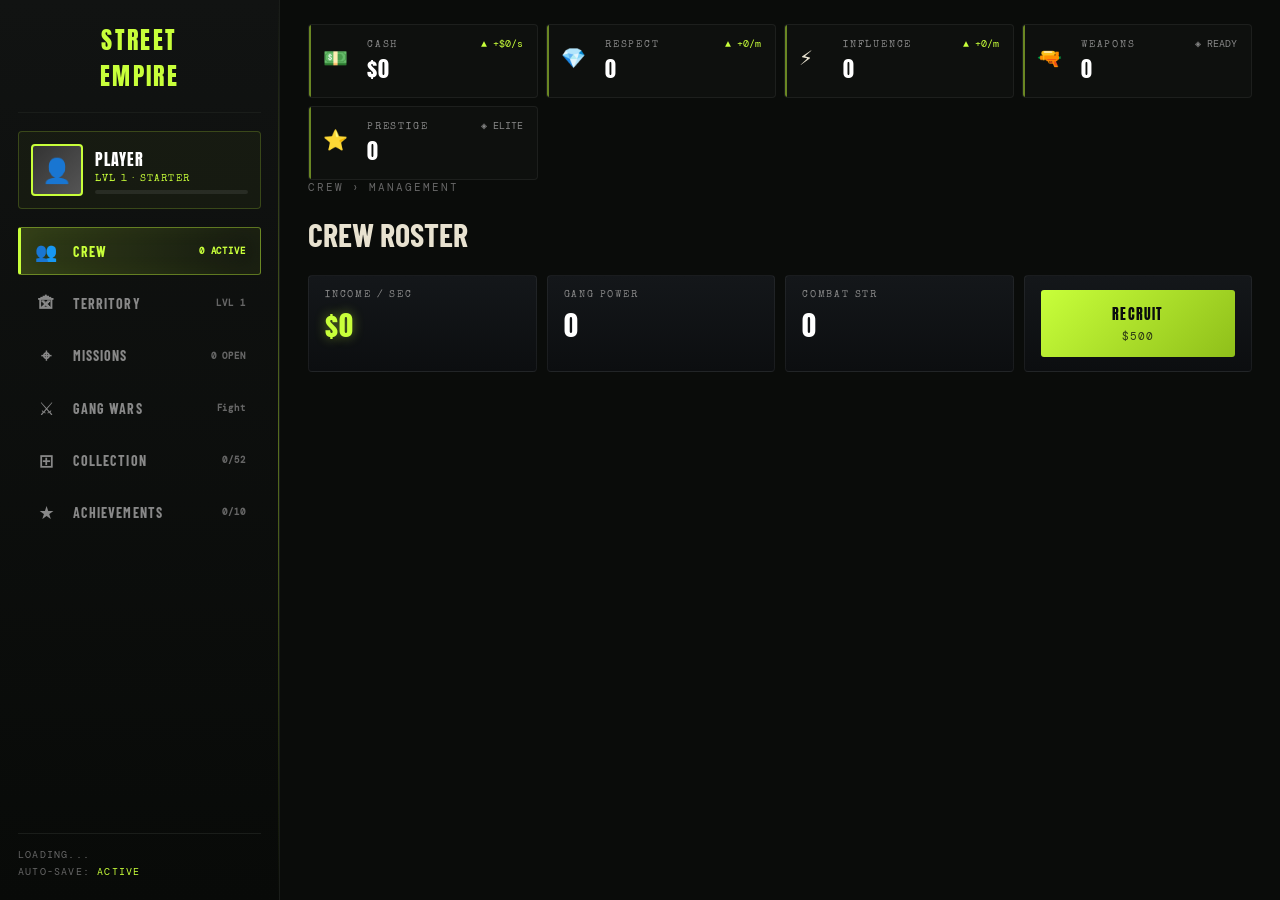
==== commit 685760ae: "charakter Update" ====
--- a/index.html
+++ b/index.html
@@ -5,7 +5,7 @@
     <meta name="viewport" content="width=device-width, initial-scale=1.0">
     <title>Street Empire — Gang Management</title>
     <link rel="stylesheet" href="brand.css">
-    <link rel="stylesheet" href="styles.css">
+    <link rel="stylesheet" href="v2.css">
     <link rel="stylesheet" href="game-overlay.css">
 </head>
 <body>
@@ -51,7 +51,7 @@
                 <button class="v2-nav-item" data-tab="wars">
                     <span class="v2-nav-icon">⚔</span>
                     <span class="v2-nav-label">GANG WARS</span>
-                    <span class="v2-nav-note">COMING SOON</span>
+                    <span class="v2-nav-note">Fight</span>
                 </button>
                 <button class="v2-nav-item" data-tab="collection">
                     <span class="v2-nav-icon">⊞</span>
@@ -245,6 +245,10 @@
     <!-- Notifications -->
     <div id="notifications"></div>
 
-    <script src="game.js"></script>
+    <!-- Modular Game Scripts - Load in order! -->
+    <script src="game-core.js"></script>
+    <script src="game-ui.js"></script>
+    <script src="game-features.js"></script>
+    <script src="game-gangwars.js"></script>
 </body>
-</html>+</html>
--- a/brand.css
+++ b/brand.css
@@ -98,4 +98,4 @@
   transform: rotate(-6deg);
   letter-spacing: 0.08em;
   opacity: 0.85;
-}+}
--- a/v2.css
+++ b/v2.css
@@ -0,0 +1,617 @@
+/* VARIANT 2 — "iFruit Pause Menu" styles
+   Sidebar nav layout, monochrome dark with acid-green accent. */
+
+.v2-root {
+  display: grid;
+  grid-template-columns: 280px 1fr;
+  min-height: 900px;
+  background: #0a0c0a;
+  font-family: var(--font-ui);
+  color: #e8e2d0;
+  position: relative;
+  overflow: hidden;
+}
+.v2-root::before {
+  content: '';
+  position: absolute; inset: 0; pointer-events: none;
+  background-image: url("data:image/svg+xml;utf8,<svg xmlns='http://www.w3.org/2000/svg' width='200' height='200'><filter id='n'><feTurbulence type='fractalNoise' baseFrequency='1.0' numOctaves='2' stitchTiles='stitch'/><feColorMatrix values='0 0 0 0 0 0 0 0 0 0 0 0 0 0 0 0 0 0 0.5 0'/></filter><rect width='100%25' height='100%25' filter='url(%23n)'/></svg>");
+  opacity: 0.07;
+  mix-blend-mode: overlay;
+  z-index: 0;
+}
+.v2-root > * { position: relative; z-index: 1; }
+
+/* SIDEBAR */
+.v2-sidebar {
+  background: linear-gradient(180deg, #111312 0%, #080a08 100%);
+  border-right: 1px solid #1a1d1a;
+  padding: 22px 18px;
+  display: flex; flex-direction: column;
+  position: relative;
+}
+.v2-sidebar::after {
+  content: '';
+  position: absolute; right: 0; top: 0; bottom: 0; width: 1px;
+  background: linear-gradient(180deg, transparent 0%, var(--se-acid) 50%, transparent 100%);
+  opacity: 0.4;
+}
+
+.v2-logo-wrap { padding-bottom: 18px; border-bottom: 1px solid #1a1d1a; margin-bottom: 18px; text-align: center; }
+
+.v2-player-card {
+  display: grid; grid-template-columns: auto 1fr;
+  gap: 12px; align-items: center;
+  background: rgba(200,255,58,0.04);
+  border: 1px solid rgba(200,255,58,0.2);
+  padding: 12px;
+  border-radius: 4px;
+  margin-bottom: 18px;
+}
+.v2-player-name { font-family: var(--font-display); font-size: 16px; color: #fff; letter-spacing: 0.05em; }
+.v2-player-rank { font-family: var(--font-stencil); font-size: 10px; color: var(--se-acid); letter-spacing: 0.12em; margin: 3px 0 6px; }
+.v2-mini-xp { height: 4px; background: rgba(255,255,255,0.08); border-radius: 2px; overflow: hidden; }
+.v2-mini-xp > div { height: 100%; background: var(--se-acid); box-shadow: 0 0 8px var(--se-acid); }
+
+.v2-nav { display: flex; flex-direction: column; gap: 4px; flex: 1; }
+.v2-nav-item {
+  display: grid; grid-template-columns: 28px 1fr auto;
+  gap: 12px; align-items: center;
+  background: transparent;
+  border: 1px solid transparent;
+  color: #888;
+  padding: 12px 14px;
+  font-family: var(--font-ui);
+  font-weight: 700;
+  letter-spacing: 0.08em;
+  cursor: pointer;
+  border-radius: 3px;
+  transition: all 0.15s ease;
+  text-align: left;
+}
+.v2-nav-item:hover { background: rgba(200,255,58,0.05); color: #fff; }
+.v2-nav-item.is-active {
+  background: linear-gradient(90deg, rgba(200,255,58,0.18) 0%, rgba(200,255,58,0.04) 100%);
+  border-color: rgba(200,255,58,0.4);
+  color: #fff;
+  border-left: 3px solid var(--se-acid);
+  padding-left: 12px;
+  box-shadow: inset 0 0 24px rgba(200,255,58,0.05);
+}
+.v2-nav-icon { font-size: 18px; text-align: center; }
+.v2-nav-item.is-active .v2-nav-label { color: var(--se-acid); }
+.v2-nav-label { font-size: 14px; }
+.v2-nav-note { font-family: var(--font-mono); font-size: 9px; color: #666; letter-spacing: 0.1em; }
+.v2-nav-item.is-active .v2-nav-note { color: var(--se-acid); }
+
+.v2-sidebar-footer { padding-top: 14px; border-top: 1px solid #1a1d1a; }
+.v2-clock {
+  font-family: var(--font-mono);
+  font-size: 10px;
+  color: #666;
+  letter-spacing: 0.12em;
+  display: flex; flex-direction: column; gap: 4px;
+}
+
+/* MAIN */
+.v2-main { padding: 24px 28px; overflow: auto; }
+.v2-header { margin-bottom: 22px; }
+.v2-breadcrumb {
+  display: flex; gap: 8px; align-items: center;
+  font-family: var(--font-mono);
+  font-size: 11px;
+  letter-spacing: 0.18em;
+  color: #666;
+  margin-bottom: 14px;
+}
+.v2-breadcrumb .acid { color: var(--se-acid); }
+
+/* STATS RAIL */
+.v2-stats-rail {
+  display: grid;
+  grid-template-columns: repeat(auto-fit, minmax(200px, 1fr));
+  gap: 8px;
+}
+.v2-stat {
+  display: grid; grid-template-columns: auto 1fr;
+  gap: 12px; align-items: center;
+  background: rgba(255,255,255,0.02);
+  border: 1px solid rgba(255,255,255,0.06);
+  padding: 12px 14px;
+  border-radius: 4px;
+  position: relative;
+  overflow: hidden;
+}
+.v2-stat::before {
+  content: ''; position: absolute; left: 0; top: 0; bottom: 0; width: 2px;
+  background: var(--se-acid);
+  opacity: 0.5;
+}
+.v2-stat-row { display: flex; justify-content: space-between; align-items: baseline; }
+.v2-stat-label { font-family: var(--font-stencil); font-size: 10px; color: #888; letter-spacing: 0.18em; }
+.v2-stat-trend { font-family: var(--font-mono); font-size: 10px; color: #888; }
+.v2-stat-trend.up { color: var(--se-acid); }
+.v2-stat-val { font-family: var(--font-display); font-size: 22px; color: #fff; letter-spacing: 0.04em; margin-top: 2px; }
+
+/* SECTION */
+.v2-section { margin-bottom: 18px; }
+.v2-section-head { display: flex; align-items: baseline; gap: 16px; margin-bottom: 14px; padding-bottom: 12px; border-bottom: 1px solid rgba(200,255,58,0.2); }
+.v2-section-head h3 { font-family: var(--font-display); font-size: 24px; letter-spacing: 0.08em; color: var(--se-acid); }
+.v2-section-head span { font-family: var(--font-stencil); font-size: 11px; color: #666; letter-spacing: 0.15em; }
+.v2-section-sub {
+  font-family: var(--font-stencil); font-size: 11px;
+  letter-spacing: 0.18em; color: #888;
+  margin: 18px 0 10px;
+  border-bottom: 1px dashed rgba(255,255,255,0.1);
+  padding-bottom: 6px;
+}
+
+/* CREW */
+.v2-crew-meta { display: grid; grid-template-columns: repeat(4, 1fr); gap: 10px; margin-bottom: 18px; }
+.v2-meta-card {
+  background: linear-gradient(180deg, #14171a 0%, #0c0e10 100%);
+  border: 1px solid rgba(255,255,255,0.06);
+  padding: 14px 16px;
+  border-radius: 4px;
+}
+.v2-meta-lbl { font-family: var(--font-stencil); font-size: 10px; color: #888; letter-spacing: 0.18em; }
+.v2-meta-val { font-family: var(--font-display); font-size: 28px; color: #fff; letter-spacing: 0.04em; margin-top: 4px; }
+.v2-meta-val.acid { color: var(--se-acid); text-shadow: 0 0 12px rgba(200,255,58,0.4); }
+
+.v2-crew-split { display: grid; grid-template-columns: 1.2fr 1fr; gap: 18px; }
+@media (max-width: 1300px) { .v2-crew-split { grid-template-columns: 1fr; } }
+
+.v2-pos-grid { display: flex; flex-direction: column; gap: 6px; max-height: 620px; overflow-y: auto; padding-right: 4px; }
+.v2-pos-card {
+  display: grid; grid-template-columns: auto 1fr auto;
+  gap: 14px; align-items: center;
+  background: rgba(255,255,255,0.02);
+  border: 1px solid rgba(255,255,255,0.06);
+  padding: 10px 14px;
+  border-radius: 3px;
+  transition: all 0.15s ease;
+  cursor: pointer;
+}
+.v2-pos-card:hover { background: rgba(200,255,58,0.04); border-color: rgba(200,255,58,0.3); }
+.v2-pos-card.is-filled { border-left: 3px solid var(--se-acid); }
+.v2-pos-card.is-empty { border-left: 3px dashed rgba(255,255,255,0.15); }
+.v2-pos-plus {
+  width: 48px; height: 48px;
+  border: 1.5px dashed rgba(255,255,255,0.2);
+  display: grid; place-items: center;
+  font-size: 22px; color: rgba(255,255,255,0.3);
+  border-radius: 3px;
+}
+.v2-pos-role { font-family: var(--font-stencil); font-size: 10px; color: #888; letter-spacing: 0.15em; }
+.v2-pos-name { font-family: var(--font-display); font-size: 15px; color: #fff; letter-spacing: 0.04em; margin-top: 2px; }
+.v2-pos-card.is-empty .v2-pos-name { color: #555; font-style: italic; }
+.v2-pos-amt { font-family: var(--font-display); font-size: 18px; color: var(--se-acid); }
+.v2-pos-amt small { font-family: var(--font-mono); font-size: 9px; color: #888; letter-spacing: 0.1em; }
+
+.v2-cta {
+  display: flex; justify-content: space-between; align-items: center;
+  width: 100%;
+  background: linear-gradient(180deg, var(--se-acid) 0%, var(--se-acid-deep) 100%);
+  color: #0a0c0a;
+  border: none;
+  padding: 14px 18px;
+  font-family: var(--font-display);
+  font-size: 18px;
+  letter-spacing: 0.1em;
+  cursor: pointer;
+  border-radius: 3px;
+  margin-bottom: 14px;
+  box-shadow: 0 4px 0 #4a6a10, 0 6px 18px rgba(200,255,58,0.25);
+  transition: all 0.12s ease;
+}
+.v2-cta:hover { transform: translateY(-2px); box-shadow: 0 6px 0 #4a6a10, 0 8px 22px rgba(200,255,58,0.4); }
+.v2-cta:active { transform: translateY(2px); box-shadow: 0 2px 0 #4a6a10; }
+.v2-cta.blood { background: linear-gradient(180deg, var(--se-blood) 0%, var(--se-blood-deep) 100%); color: #fff; box-shadow: 0 4px 0 #5a1010, 0 6px 18px rgba(210,58,44,0.3); }
+.v2-cta-cost { font-family: var(--font-mono); background: rgba(0,0,0,0.25); padding: 3px 10px; border-radius: 2px; }
+
+.v2-rarity-odds { display: grid; grid-template-columns: repeat(5, 1fr); gap: 4px; margin-bottom: 8px; }
+.v2-rarity-odds > div {
+  background: rgba(0,0,0,0.4);
+  padding: 8px 4px;
+  text-align: center;
+  border-radius: 2px;
+  border-bottom: 2px solid currentColor;
+}
+.v2-rarity-odds b { font-family: var(--font-display); font-size: 16px; display: block; }
+.v2-rarity-odds span { font-family: var(--font-stencil); font-size: 8px; color: #888; letter-spacing: 0.1em; display: block; margin-top: 3px; }
+
+.v2-mini-grid { display: grid; grid-template-columns: repeat(auto-fill, minmax(110px, 1fr)); gap: 8px; max-height: 360px; overflow-y: auto; padding-right: 4px; }
+.v2-mini-card {
+  background: rgba(0,0,0,0.4);
+  border: 1px solid var(--rar, #555);
+  padding: 10px 6px;
+  text-align: center;
+  border-radius: 3px;
+  transition: transform 0.15s ease;
+}
+.v2-mini-card:hover { transform: translateY(-3px); }
+.v2-mini-card.rarity-common    { --rar: var(--se-r-common); }
+.v2-mini-card.rarity-uncommon  { --rar: var(--se-r-uncommon); }
+.v2-mini-card.rarity-rare      { --rar: var(--se-r-rare); }
+.v2-mini-card.rarity-epic      { --rar: var(--se-r-epic); }
+.v2-mini-card.rarity-legendary { --rar: var(--se-r-legendary); box-shadow: 0 0 12px rgba(232,185,72,0.25); }
+.v2-mini-card .se-mug, .v2-mini-card > div:first-child { margin: 0 auto; }
+.v2-mini-name { font-family: var(--font-display); font-size: 12px; color: #fff; margin-top: 6px; }
+.v2-mini-pwr { font-family: var(--font-mono); font-size: 11px; color: var(--se-acid); }
+
+/* --- ROSTER (V1-style cards w/ stat bars) --- */
+.v2-roster-tabs {
+  display: flex; gap: 0;
+  border-top: 1px solid rgba(200,255,58,0.12);
+  border-bottom: 1px solid rgba(200,255,58,0.12);
+  margin: 14px 0 12px;
+}
+.v2-roster-tab {
+  flex: 1;
+  background: transparent; border: 0; padding: 10px 12px;
+  font-family: var(--font-stencil); font-size: 11px; letter-spacing: 0.18em;
+  color: #777; cursor: pointer;
+  display: inline-flex; align-items: center; justify-content: center; gap: 8px;
+  border-bottom: 2px solid transparent;
+  transition: color 0.15s, border-color 0.15s, background 0.15s;
+}
+.v2-roster-tab:hover { color: #ddd; background: rgba(255,255,255,0.02); }
+.v2-roster-tab.is-active {
+  color: var(--se-acid);
+  border-bottom-color: var(--se-acid);
+  background: rgba(200,255,58,0.04);
+}
+.v2-roster-tab em {
+  font-style: normal; font-family: var(--font-mono); font-size: 10px;
+  background: rgba(255,255,255,0.06); padding: 2px 6px; border-radius: 2px;
+  color: inherit;
+}
+.v2-roster-tab.is-active em { background: var(--se-acid); color: #0a0a0a; }
+
+.v2-roster-grid {
+  display: grid; grid-template-columns: repeat(auto-fill, minmax(260px, 1fr));
+  gap: 10px;
+  max-height: 540px; overflow-y: auto; padding-right: 4px;
+}
+
+.v2-rcard {
+  position: relative;
+  background: linear-gradient(180deg, rgba(20,23,26,0.95) 0%, rgba(10,12,14,0.95) 100%);
+  border: 1px solid var(--rar, rgba(255,255,255,0.1));
+  border-left-width: 3px;
+  padding: 12px 12px 12px;
+  display: flex; flex-direction: column; gap: 10px;
+  transition: transform 0.15s ease, box-shadow 0.15s ease;
+}
+.v2-rcard:hover { transform: translateY(-2px); box-shadow: 0 6px 18px rgba(0,0,0,0.4); }
+.v2-rcard.rarity-common    { --rar: var(--se-r-common); }
+.v2-rcard.rarity-uncommon  { --rar: var(--se-r-uncommon); }
+.v2-rcard.rarity-rare      { --rar: var(--se-r-rare); }
+.v2-rcard.rarity-epic      { --rar: var(--se-r-epic); box-shadow: 0 0 0 1px rgba(160,90,255,0.15) inset; }
+.v2-rcard.rarity-legendary { --rar: var(--se-r-legendary); box-shadow: 0 0 14px rgba(232,185,72,0.18); }
+
+.v2-rcard-rarity {
+  position: absolute; top: -1px; right: -1px;
+  font-family: var(--font-stencil); font-size: 9px; letter-spacing: 0.18em;
+  background: var(--rar); color: #0a0a0a;
+  padding: 3px 8px;
+}
+.v2-rcard.is-deployed::before {
+  content: ''; position: absolute; inset: 0;
+  pointer-events: none;
+  background:
+    repeating-linear-gradient(45deg,
+      transparent 0 14px,
+      rgba(200,255,58,0.025) 14px 16px);
+}
+.v2-rcard-deployed {
+  position: absolute; top: 8px; left: 12px;
+  font-family: var(--font-mono); font-size: 9px; letter-spacing: 0.16em;
+  color: var(--se-acid); text-shadow: 0 0 6px rgba(200,255,58,0.5);
+  z-index: 1;
+}
+.v2-rcard.is-deployed { padding-top: 24px; }
+
+.v2-rcard-head {
+  display: grid; grid-template-columns: auto 1fr; gap: 12px; align-items: center;
+}
+.v2-rcard-id { min-width: 0; }
+.v2-rcard-name {
+  font-family: var(--font-display); font-size: 14px; color: #fff;
+  letter-spacing: 0.04em; line-height: 1.15;
+  white-space: nowrap; overflow: hidden; text-overflow: ellipsis;
+}
+.v2-rcard-role {
+  font-family: var(--font-stencil); font-size: 10px;
+  color: var(--rar); letter-spacing: 0.16em; margin-top: 3px;
+}
+.v2-rcard-power {
+  display: inline-flex; align-items: center; gap: 6px; margin-top: 6px;
+  font-family: var(--font-mono); font-size: 11px; color: #ccc;
+}
+.v2-rcard-power b { color: var(--se-acid); font-size: 13px; font-family: var(--font-display); }
+.v2-rcard-power span { font-size: 8px; letter-spacing: 0.2em; color: #666; }
+
+.v2-rcard-stats {
+  display: grid; grid-template-columns: 1fr 1fr; gap: 8px 14px;
+  padding-top: 10px;
+  border-top: 1px dashed rgba(255,255,255,0.08);
+}
+
+.v2-statbar { display: flex; flex-direction: column; gap: 3px; min-width: 0; }
+.v2-statbar-row { display: flex; justify-content: space-between; align-items: baseline; }
+.v2-statbar-lbl {
+  font-family: var(--font-stencil); font-size: 9px; letter-spacing: 0.14em;
+  color: #888;
+}
+.v2-statbar-val {
+  font-family: var(--font-mono); font-size: 12px; font-weight: 700;
+  letter-spacing: 0.04em;
+}
+.v2-statbar-track {
+  position: relative;
+  height: 5px;
+  background: rgba(255,255,255,0.06);
+  border-radius: 1px;
+  overflow: hidden;
+}
+.v2-statbar-fill {
+  height: 100%;
+  border-radius: 1px;
+  transition: width 0.4s ease;
+}
+.v2-statbar-tick {
+  position: absolute; top: 0; bottom: 0; width: 1px;
+  background: rgba(0,0,0,0.7);
+  transform: translateX(-50%);
+}
+
+/* TERRITORY */
+.v2-turf-layout { display: grid; grid-template-columns: 1fr 320px; gap: 16px; }
+@media (max-width: 1100px) { .v2-turf-layout { grid-template-columns: 1fr; } }
+.v2-turf-map {
+  height: 400px;
+  background: #0a0c0a;
+  border: 1px solid rgba(200,255,58,0.3);
+  border-radius: 4px; overflow: hidden;
+}
+.v2-turf-side { display: flex; flex-direction: column; gap: 12px; }
+.v2-turf-stat-card {
+  background: rgba(200,255,58,0.05);
+  border: 1px solid rgba(200,255,58,0.3);
+  padding: 18px;
+  border-radius: 4px;
+  text-align: center;
+}
+.v2-turf-level { font-family: var(--font-display); font-size: 36px; color: var(--se-acid); letter-spacing: 0.04em; text-shadow: 0 0 18px rgba(200,255,58,0.4); }
+.v2-turf-desc { font-family: var(--font-stencil); font-size: 12px; color: #ccc; letter-spacing: 0.12em; margin: 4px 0 14px; }
+.v2-turf-progress-bar { height: 6px; background: rgba(0,0,0,0.5); border-radius: 3px; overflow: hidden; }
+.v2-turf-progress-bar > div { height: 100%; background: linear-gradient(90deg, var(--se-acid) 0%, var(--se-gold) 100%); }
+.v2-turf-progress-lbl { font-family: var(--font-mono); font-size: 10px; color: #888; letter-spacing: 0.1em; margin-top: 6px; }
+
+.v2-turf-bonuses { display: flex; flex-direction: column; gap: 4px; }
+.v2-tb {
+  display: flex; justify-content: space-between; align-items: center;
+  padding: 12px 14px;
+  background: rgba(255,255,255,0.02);
+  border: 1px solid rgba(255,255,255,0.06);
+  border-radius: 3px;
+}
+.v2-tb span { font-family: var(--font-stencil); font-size: 11px; color: #888; letter-spacing: 0.15em; }
+.v2-tb b { font-family: var(--font-display); font-size: 18px; color: var(--se-acid); letter-spacing: 0.04em; }
+
+/* MISSIONS */
+.v2-missions { display: flex; flex-direction: column; gap: 8px; }
+.v2-mission {
+  display: grid; grid-template-columns: 100px 1fr auto;
+  gap: 16px; align-items: center;
+  background: rgba(255,255,255,0.02);
+  border: 1px solid rgba(255,255,255,0.06);
+  padding: 16px;
+  border-radius: 3px;
+  position: relative;
+  transition: all 0.15s ease;
+}
+.v2-mission:hover { background: rgba(200,255,58,0.04); border-color: rgba(200,255,58,0.3); }
+.v2-mission.diff-easy   { border-left: 3px solid var(--se-acid); }
+.v2-mission.diff-medium { border-left: 3px solid var(--se-gold); }
+.v2-mission.diff-hard   { border-left: 3px solid var(--se-blood); }
+.v2-mission-side { text-align: center; }
+.v2-mission-diff-tag {
+  display: inline-block;
+  font-family: var(--font-blocky);
+  font-size: 10px;
+  letter-spacing: 0.18em;
+  padding: 4px 10px;
+  background: rgba(0,0,0,0.5);
+  border: 1px solid currentColor;
+  margin-bottom: 8px;
+}
+.v2-mission.diff-easy   .v2-mission-diff-tag { color: var(--se-acid); }
+.v2-mission.diff-medium .v2-mission-diff-tag { color: var(--se-gold); }
+.v2-mission.diff-hard   .v2-mission-diff-tag { color: var(--se-blood); }
+.v2-mission-timer { font-family: var(--font-mono); font-size: 11px; color: #888; letter-spacing: 0.1em; }
+.v2-mission-body h4 { font-family: var(--font-display); font-size: 20px; color: #fff; letter-spacing: 0.04em; margin-bottom: 4px; }
+.v2-mission-body p { font-size: 12px; color: #aaa; margin-bottom: 8px; line-height: 1.4; }
+.v2-mission-req { font-family: var(--font-mono); font-size: 10px; color: #888; letter-spacing: 0.05em; margin-bottom: 8px; }
+.v2-mission-rewards { display: flex; gap: 6px; flex-wrap: wrap; }
+.v2-pill {
+  font-family: var(--font-blocky);
+  font-size: 10px;
+  letter-spacing: 0.1em;
+  background: rgba(200,255,58,0.1);
+  border: 1px solid rgba(200,255,58,0.4);
+  color: var(--se-acid);
+  padding: 4px 8px;
+  border-radius: 2px;
+}
+.v2-pill.blood { background: rgba(210,58,44,0.1); border-color: rgba(210,58,44,0.4); color: var(--se-blood); }
+.v2-mission-go {
+  display: flex; flex-direction: column; align-items: center; gap: 4px;
+  background: rgba(200,255,58,0.1);
+  border: 1px solid var(--se-acid);
+  color: var(--se-acid);
+  padding: 14px 18px;
+  font-family: var(--font-display);
+  font-size: 16px;
+  letter-spacing: 0.1em;
+  cursor: pointer;
+  border-radius: 3px;
+  transition: all 0.15s ease;
+}
+.v2-mission-go:hover { background: var(--se-acid); color: #0a0c0a; }
+
+/* WARS */
+.v2-wars-meta { display: grid; grid-template-columns: repeat(4, 1fr); gap: 10px; margin-bottom: 18px; }
+.v2-wm {
+  background: rgba(210,58,44,0.06);
+  border: 1px solid rgba(210,58,44,0.3);
+  padding: 14px;
+  border-radius: 4px;
+}
+.v2-wm span { font-family: var(--font-stencil); font-size: 10px; color: #888; letter-spacing: 0.18em; display: block; }
+.v2-wm b { font-family: var(--font-display); font-size: 24px; color: #fff; letter-spacing: 0.04em; display: block; margin-top: 4px; }
+.v2-wm b.acid { color: var(--se-acid); }
+.v2-wm b.blood { color: var(--se-blood); }
+
+.v2-wars { display: grid; grid-template-columns: repeat(auto-fill, minmax(320px, 1fr)); gap: 14px; }
+.v2-enemy {
+  background: rgba(255,255,255,0.02);
+  border: 1px solid rgba(255,255,255,0.06);
+  padding: 18px;
+  border-radius: 4px;
+  position: relative;
+  overflow: hidden;
+}
+.v2-enemy.tier-easy   { border-left: 3px solid var(--se-acid); }
+.v2-enemy.tier-medium { border-left: 3px solid var(--se-gold); }
+.v2-enemy.tier-hard   { border-left: 3px solid var(--se-blood); }
+.v2-enemy.tier-boss   { border-left: 3px solid var(--se-purple); box-shadow: 0 0 20px rgba(177,91,255,0.15); }
+.v2-enemy-tier-strip {
+  position: absolute; top: 14px; right: -28px;
+  transform: rotate(45deg);
+  background: var(--se-blood);
+  font-family: var(--font-blocky);
+  font-size: 9px;
+  letter-spacing: 0.18em;
+  color: #fff;
+  padding: 3px 30px;
+}
+.v2-enemy.tier-easy .v2-enemy-tier-strip   { background: var(--se-acid); color: #0a0c0a; }
+.v2-enemy.tier-medium .v2-enemy-tier-strip { background: var(--se-gold); color: #0a0c0a; }
+.v2-enemy.tier-boss .v2-enemy-tier-strip   { background: var(--se-purple); }
+.v2-enemy h4 { font-family: var(--font-display); font-size: 22px; color: #fff; letter-spacing: 0.04em; margin-bottom: 4px; padding-right: 70px; }
+.v2-enemy p { font-size: 12px; color: #aaa; margin-bottom: 14px; }
+.v2-vs {
+  display: grid; grid-template-columns: 1fr auto 1fr;
+  gap: 12px; align-items: center;
+  margin-bottom: 12px;
+  padding: 12px;
+  background: rgba(0,0,0,0.4);
+  border-radius: 3px;
+}
+.v2-vs-side { text-align: center; }
+.v2-vs-side span { font-family: var(--font-stencil); font-size: 10px; color: #888; letter-spacing: 0.15em; display: block; }
+.v2-vs-side b { font-family: var(--font-display); font-size: 22px; color: #fff; display: block; margin-top: 2px; }
+.v2-vs-mid { font-family: var(--font-display); font-size: 18px; color: var(--se-blood); letter-spacing: 0.08em; }
+.v2-odds { margin-bottom: 12px; }
+.v2-odds-bar { height: 8px; background: rgba(0,0,0,0.5); border-radius: 4px; overflow: hidden; }
+.v2-odds-bar > div { height: 100%; background: linear-gradient(90deg, var(--se-blood) 0%, var(--se-gold) 50%, var(--se-acid) 100%); }
+.v2-odds-lbl { font-family: var(--font-mono); font-size: 10px; color: #888; letter-spacing: 0.1em; margin-top: 4px; }
+.v2-odds-lbl em { font-style: normal; color: var(--se-acid); font-weight: 700; }
+.v2-enemy-rewards { display: flex; gap: 6px; flex-wrap: wrap; margin-bottom: 12px; }
+
+/* COLLECTION */
+.v2-coll-filters { display: flex; gap: 6px; flex-wrap: wrap; margin-bottom: 16px; }
+.v2-filter {
+  background: rgba(255,255,255,0.02);
+  border: 1px solid rgba(255,255,255,0.1);
+  color: #aaa;
+  padding: 8px 16px;
+  font-family: var(--font-stencil);
+  font-size: 11px;
+  letter-spacing: 0.18em;
+  cursor: pointer;
+  border-radius: 2px;
+  transition: all 0.15s ease;
+}
+.v2-filter:hover { border-color: var(--se-acid); color: #fff; }
+.v2-filter.is-active { background: var(--se-acid); border-color: var(--se-acid); color: #0a0c0a; }
+
+.v2-coll { display: grid; grid-template-columns: repeat(auto-fill, minmax(220px, 1fr)); gap: 14px; }
+.v2-coll-card {
+  background: linear-gradient(180deg, #14171a 0%, #0a0c0a 100%);
+  border: 1px solid var(--rar, #555);
+  padding: 16px;
+  text-align: center;
+  border-radius: 4px;
+  position: relative;
+  transition: transform 0.15s ease;
+  cursor: pointer;
+}
+.v2-coll-card:hover { transform: translateY(-4px); box-shadow: 0 8px 24px rgba(0,0,0,0.5); }
+.v2-coll-card.rarity-common    { --rar: var(--se-r-common); }
+.v2-coll-card.rarity-uncommon  { --rar: var(--se-r-uncommon); }
+.v2-coll-card.rarity-rare      { --rar: var(--se-r-rare); }
+.v2-coll-card.rarity-epic      { --rar: var(--se-r-epic); }
+.v2-coll-card.rarity-legendary { --rar: var(--se-r-legendary); box-shadow: 0 0 20px rgba(232,185,72,0.2); }
+.v2-coll-card .se-mug, .v2-coll-card > div:nth-child(2) { margin: 4px auto 12px; }
+.v2-coll-rar {
+  position: absolute; top: 10px; right: 10px;
+  font-family: var(--font-blocky);
+  font-size: 8px;
+  letter-spacing: 0.15em;
+  background: var(--rar);
+  color: #0a0c0a;
+  padding: 3px 7px;
+  border-radius: 2px;
+}
+.v2-coll-card h4 { font-family: var(--font-display); font-size: 17px; color: #fff; letter-spacing: 0.04em; }
+.v2-coll-role { font-family: var(--font-stencil); font-size: 10px; color: #888; letter-spacing: 0.15em; margin: 4px 0 12px; }
+.v2-coll-bars { display: flex; flex-direction: column; gap: 6px; text-align: left; }
+.v2-coll-bars > div { display: grid; grid-template-columns: 70px 1fr; gap: 8px; align-items: center; }
+.v2-coll-bars span { font-family: var(--font-stencil); font-size: 9px; color: #888; letter-spacing: 0.12em; }
+.v2-bar { height: 5px; background: rgba(0,0,0,0.5); border-radius: 2px; overflow: hidden; }
+.v2-bar > div { height: 100%; background: var(--se-acid); }
+
+/* ACHIEVEMENTS */
+.v2-ach { display: grid; grid-template-columns: repeat(auto-fill, minmax(340px, 1fr)); gap: 12px; }
+.v2-ach-card {
+  display: grid; grid-template-columns: 60px 1fr;
+  gap: 14px;
+  background: rgba(255,255,255,0.02);
+  border: 1px solid rgba(255,255,255,0.06);
+  padding: 14px;
+  border-radius: 3px;
+  position: relative;
+}
+.v2-ach-card.is-unlocked { border-color: var(--se-acid); background: rgba(200,255,58,0.05); }
+.v2-ach-icon {
+  font-size: 36px; display: grid; place-items: center;
+  background: rgba(0,0,0,0.4);
+  border-radius: 3px;
+  filter: grayscale(0.7);
+}
+.v2-ach-card.is-unlocked .v2-ach-icon { filter: none; box-shadow: 0 0 14px rgba(200,255,58,0.3); }
+.v2-ach-card h4 { font-family: var(--font-display); font-size: 17px; color: #fff; letter-spacing: 0.04em; }
+.v2-ach-card p { font-size: 11px; color: #aaa; margin: 3px 0 8px; line-height: 1.4; }
+.v2-ach-bottom { display: grid; grid-template-columns: 1fr auto; gap: 10px; align-items: center; }
+.v2-ach-bottom span { font-family: var(--font-mono); font-size: 10px; color: var(--se-acid); letter-spacing: 0.05em; }
+.v2-ach-stamp {
+  position: absolute; top: 8px; right: 8px;
+  font-family: var(--font-graffiti);
+  font-size: 14px;
+  color: var(--se-blood);
+  border: 2px solid var(--se-blood);
+  padding: 2px 8px;
+  transform: rotate(-6deg);
+  letter-spacing: 0.05em;
+  opacity: 0.85;
+}
+
+/* Custom scrollbars */
+.v2-pos-grid::-webkit-scrollbar,
+.v2-mini-grid::-webkit-scrollbar,
+.v2-roster-grid::-webkit-scrollbar { width: 5px; }
+.v2-pos-grid::-webkit-scrollbar-thumb,
+.v2-mini-grid::-webkit-scrollbar-thumb,
+.v2-roster-grid::-webkit-scrollbar-thumb { background: var(--se-acid); border-radius: 3px; }
--- a/game-overlay.css
+++ b/game-overlay.css
@@ -520,4 +520,4 @@
 
 ::-webkit-scrollbar-thumb:hover {
     background: var(--se-acid-deep);
-}+}
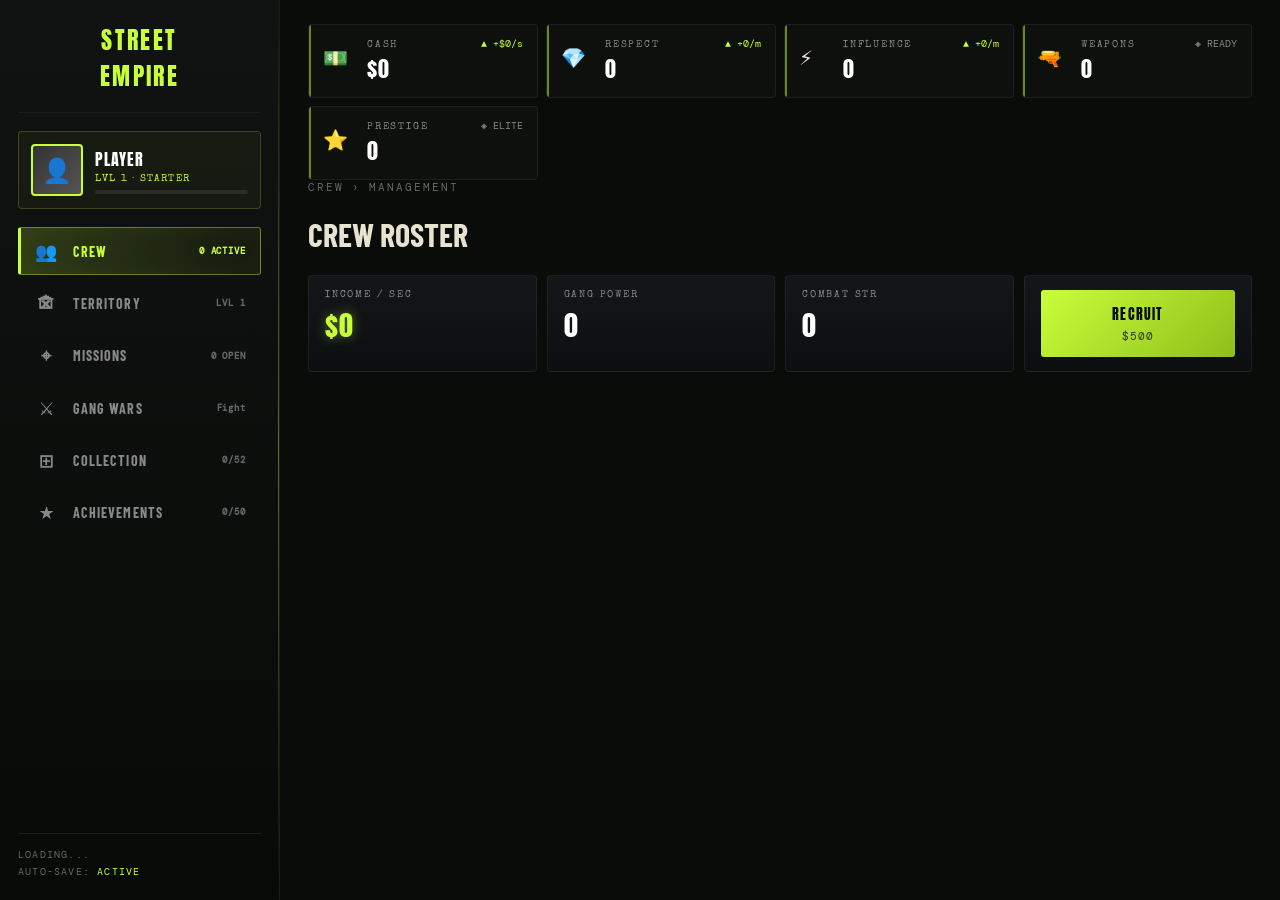
==== commit 8a5a84ba: "fix: Bugfixes und Offline-Einnahmen - getAchievementProgress: fehlende Typen ergaenzt (prestige,   e" ====
--- a/index.html
+++ b/index.html
@@ -61,7 +61,7 @@
                 <button class="v2-nav-item" data-tab="achievements">
                     <span class="v2-nav-icon">★</span>
                     <span class="v2-nav-label">ACHIEVEMENTS</span>
-                    <span class="v2-nav-note" id="nav-achievements-count">0/10</span>
+                    <span class="v2-nav-note" id="nav-achievements-count">0/50</span>
                 </button>
             </nav>
 
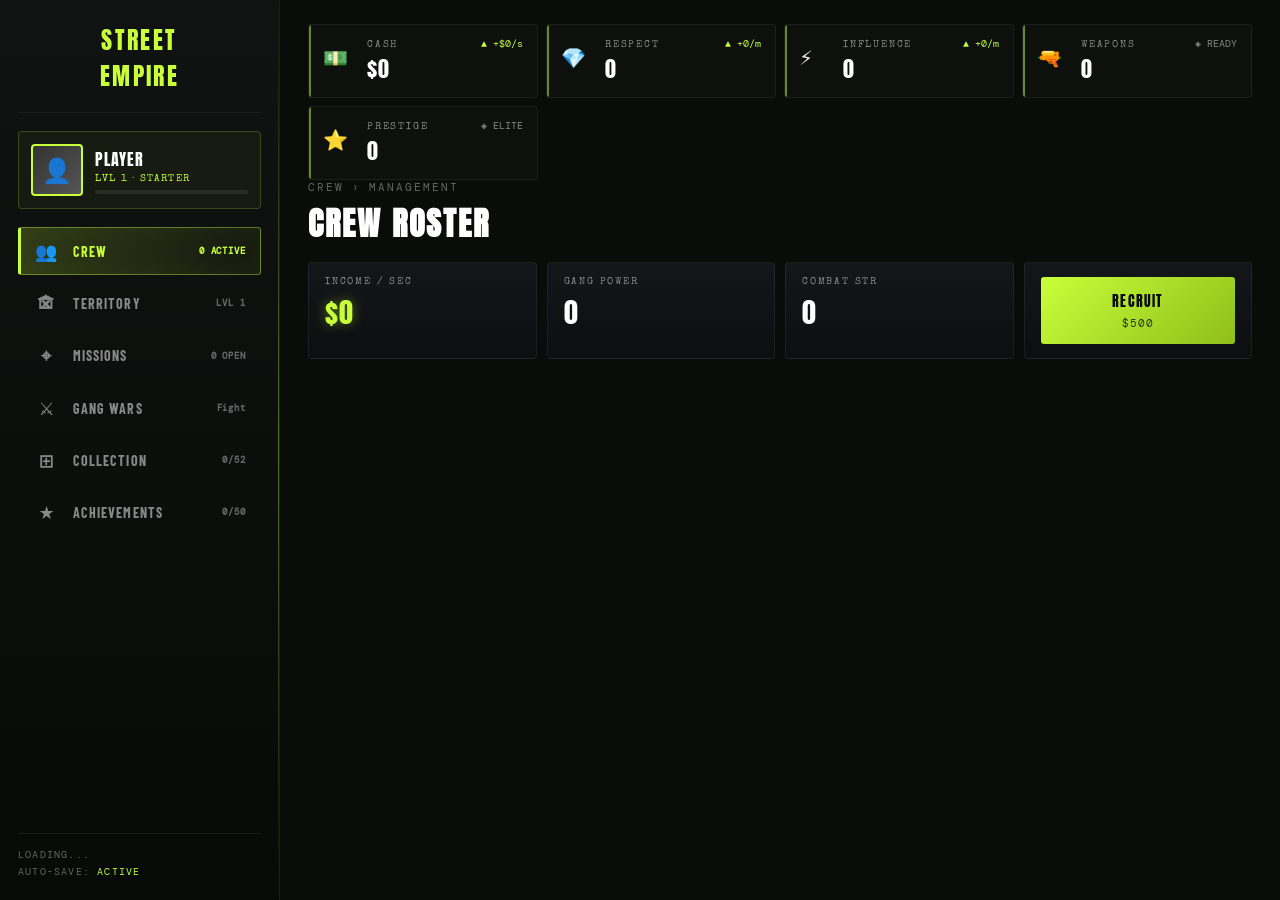
==== commit db439019: "feat: UI/UX Overhaul - Gameable Animations & Visual Feedback NEUE FEATURES: - Recruit Card Reveal: D" ====
--- a/index.html
+++ b/index.html
@@ -7,6 +7,7 @@
     <link rel="stylesheet" href="brand.css">
     <link rel="stylesheet" href="v2.css">
     <link rel="stylesheet" href="game-overlay.css">
+    <link rel="stylesheet" href="game-effects.css">
 </head>
 <body>
     <!-- GTA V Style Container -->
--- a/game-effects.css
+++ b/game-effects.css
@@ -0,0 +1,308 @@
+/* ================================================
+   STREET EMPIRE — GAME EFFECTS
+   Animations, reveals, particles, UI feedback
+   ================================================ */
+
+/* ---- PAGE TITLE ---- */
+.v2-h1 {
+  font-family: var(--font-display);
+  font-size: 32px;
+  color: #fff;
+  letter-spacing: 0.06em;
+  line-height: 1;
+  margin: 0;
+}
+
+/* ---- RECRUIT BUTTON PULSE ---- */
+@keyframes recruitPulse {
+  0%, 100% { box-shadow: 0 0 0 0 rgba(200,255,58,0), 0 2px 0 #4a6a10; transform: translateY(0); }
+  50%       { box-shadow: 0 0 0 8px rgba(200,255,58,0.15), 0 0 30px rgba(200,255,58,0.5), 0 2px 0 #4a6a10; transform: translateY(-2px); }
+}
+.btn-recruit.can-afford {
+  animation: recruitPulse 2s ease-in-out infinite;
+}
+
+/* ---- TAB CONTENT SLIDE ---- */
+.tab-content.active {
+  animation: tabSlide 0.25s ease;
+}
+@keyframes tabSlide {
+  from { opacity: 0; transform: translateX(14px); }
+  to   { opacity: 1; transform: translateX(0); }
+}
+
+/* ============================================
+   RECRUIT CARD REVEAL
+   ============================================ */
+#recruit-reveal {
+  position: fixed;
+  inset: 0;
+  z-index: 3000;
+  display: flex;
+  align-items: center;
+  justify-content: center;
+  cursor: pointer;
+  background: rgba(0, 0, 0, 0.96);
+}
+
+@keyframes cardFlip {
+  0%   { transform: perspective(800px) rotateY(90deg) scale(0.7); opacity: 0; }
+  45%  { transform: perspective(800px) rotateY(-12deg) scale(1.06); opacity: 1; }
+  70%  { transform: perspective(800px) rotateY(6deg) scale(1); }
+  100% { transform: perspective(800px) rotateY(0deg) scale(1); opacity: 1; }
+}
+.recruit-card-reveal {
+  animation: cardFlip 0.65s cubic-bezier(0.34, 1.56, 0.64, 1) both;
+}
+
+@keyframes revealBgPulse {
+  0%   { opacity: 0; transform: scale(0.6); }
+  60%  { opacity: 1; transform: scale(1.1); }
+  100% { opacity: 0.7; transform: scale(1); }
+}
+.reveal-radial {
+  position: absolute;
+  inset: 0;
+  animation: revealBgPulse 0.7s ease-out both;
+  pointer-events: none;
+}
+
+/* Rarity radial backgrounds */
+.reveal-bg-common       { background: radial-gradient(ellipse at center, rgba(138,132,120,0.2) 0%, transparent 65%); }
+.reveal-bg-uncommon     { background: radial-gradient(ellipse at center, rgba(200,255,58,0.25) 0%, transparent 65%); }
+.reveal-bg-rare         { background: radial-gradient(ellipse at center, rgba(52,214,232,0.3) 0%, transparent 65%); }
+.reveal-bg-epic         { background: radial-gradient(ellipse at center, rgba(177,91,255,0.35) 0%, transparent 65%); }
+.reveal-bg-legendary    { background: radial-gradient(ellipse at center, rgba(232,185,72,0.4) 0%, transparent 65%); }
+.reveal-bg-mythic       { background: radial-gradient(ellipse at center, rgba(255,0,85,0.4) 0%, transparent 60%); }
+.reveal-bg-ancient      { background: radial-gradient(ellipse at center, rgba(255,215,0,0.45) 0%, transparent 60%); }
+.reveal-bg-divine       { background: radial-gradient(ellipse at center, rgba(0,255,255,0.45) 0%, transparent 60%); }
+.reveal-bg-cosmic       { background: radial-gradient(ellipse at center, rgba(75,0,255,0.45) 0%, transparent 60%); }
+.reveal-bg-transcendent { background: radial-gradient(ellipse at center, rgba(255,255,255,0.4) 0%, transparent 60%); }
+
+/* ---- PARTICLES ---- */
+@keyframes particleFly {
+  0%   { transform: translate(0, 0) scale(1); opacity: 1; }
+  100% { transform: translate(var(--tx), var(--ty)) scale(0); opacity: 0; }
+}
+.se-particle {
+  position: absolute;
+  top: 50%;
+  left: 50%;
+  border-radius: 50%;
+  pointer-events: none;
+  animation: particleFly var(--dur, 0.9s) ease-out var(--delay, 0s) both;
+}
+
+/* ============================================
+   ACHIEVEMENT BANNER (slides up from bottom)
+   ============================================ */
+#achievement-banner {
+  position: fixed;
+  bottom: -160px;
+  left: 50%;
+  transform: translateX(-50%);
+  z-index: 2500;
+  min-width: 400px;
+  max-width: 560px;
+  background: linear-gradient(135deg, #191a0d 0%, #0d0d0d 100%);
+  border: 2px solid var(--se-acid);
+  border-radius: 6px;
+  padding: 16px 24px;
+  display: flex;
+  align-items: center;
+  gap: 20px;
+  box-shadow: 0 -6px 40px rgba(200,255,58,0.35), inset 0 1px 0 rgba(200,255,58,0.15);
+  transition: bottom 0.55s cubic-bezier(0.34, 1.56, 0.64, 1);
+  pointer-events: none;
+}
+#achievement-banner.show { bottom: 28px; }
+
+#achievement-banner .ach-icon {
+  font-size: 44px;
+  line-height: 1;
+  flex-shrink: 0;
+}
+#achievement-banner .ach-label {
+  font-family: var(--font-mono);
+  font-size: 10px;
+  color: var(--se-acid);
+  letter-spacing: 0.25em;
+  text-transform: uppercase;
+  margin-bottom: 4px;
+}
+#achievement-banner .ach-name {
+  font-family: var(--font-display);
+  font-size: 22px;
+  color: #fff;
+  letter-spacing: 0.06em;
+  line-height: 1;
+}
+#achievement-banner .ach-desc {
+  font-family: var(--font-ui);
+  font-size: 12px;
+  color: #999;
+  margin-top: 4px;
+}
+#achievement-banner .ach-reward {
+  font-family: var(--font-mono);
+  font-size: 11px;
+  color: var(--se-acid);
+  margin-top: 5px;
+}
+
+/* ============================================
+   FLOATING REWARD NUMBERS
+   ============================================ */
+@keyframes floatUp {
+  0%   { transform: translateY(0) scale(1);    opacity: 1; }
+  100% { transform: translateY(-70px) scale(0.75); opacity: 0; }
+}
+.float-reward {
+  position: fixed;
+  font-family: var(--font-display);
+  font-size: 20px;
+  letter-spacing: 0.04em;
+  pointer-events: none;
+  z-index: 1500;
+  animation: floatUp 1.4s ease-out forwards;
+  white-space: nowrap;
+}
+.float-reward.money   { color: var(--se-acid);  text-shadow: 0 0 12px rgba(200,255,58,0.9); }
+.float-reward.weapons { color: var(--se-blood);  text-shadow: 0 0 12px rgba(210,58,44,0.9); }
+.float-reward.prestige{ color: var(--se-gold);   text-shadow: 0 0 12px rgba(232,185,72,0.9); }
+.float-reward.respect { color: var(--se-cyan);   text-shadow: 0 0 12px rgba(52,214,232,0.9); }
+
+/* ============================================
+   ULTRA-RARE RARITY ANIMATIONS
+   ============================================ */
+.rarity-mythic {
+  border-color: #ff0055 !important;
+  animation: mythicPulse 1.4s ease-in-out infinite;
+}
+@keyframes mythicPulse {
+  0%, 100% { box-shadow: 0 0 10px rgba(255,0,85,0.5); }
+  50%       { box-shadow: 0 0 28px rgba(255,0,85,0.9), 0 0 50px rgba(255,0,85,0.3); }
+}
+
+.rarity-ancient {
+  border-color: #ffd700 !important;
+  animation: ancientPulse 1.7s ease-in-out infinite;
+}
+@keyframes ancientPulse {
+  0%, 100% { box-shadow: 0 0 12px rgba(255,215,0,0.5); }
+  50%       { box-shadow: 0 0 32px rgba(255,215,0,0.9), 0 0 60px rgba(255,215,0,0.3); }
+}
+
+.rarity-divine {
+  border-color: #00ffff !important;
+  animation: divinePulse 1.5s ease-in-out infinite;
+}
+@keyframes divinePulse {
+  0%, 100% { box-shadow: 0 0 14px rgba(0,255,255,0.5); }
+  50%       { box-shadow: 0 0 36px rgba(0,255,255,1), 0 0 70px rgba(0,255,255,0.35); }
+}
+
+.rarity-cosmic {
+  border-color: #7b4fff !important;
+  animation: cosmicPulse 1.2s ease-in-out infinite;
+}
+@keyframes cosmicPulse {
+  0%, 100% { box-shadow: 0 0 14px rgba(123,79,255,0.6); }
+  50%       { box-shadow: 0 0 38px rgba(123,79,255,1), 0 0 75px rgba(123,79,255,0.35); }
+}
+
+.rarity-transcendent {
+  border-color: #ffffff !important;
+  animation: transcendentPulse 0.9s ease-in-out infinite;
+}
+@keyframes transcendentPulse {
+  0%, 100% { box-shadow: 0 0 18px rgba(255,255,255,0.5), 0 0 40px rgba(200,255,58,0.2); }
+  50%       { box-shadow: 0 0 50px rgba(255,255,255,1), 0 0 100px rgba(200,255,58,0.5); }
+}
+
+/* ============================================
+   POSITION CARD EFFECTS
+   ============================================ */
+
+/* Empty slot breathes to guide the player */
+@keyframes emptySlotBreath {
+  0%, 100% { border-left-color: rgba(255,255,255,0.12); }
+  50%       { border-left-color: rgba(200,255,58,0.55); box-shadow: inset 3px 0 10px rgba(200,255,58,0.08); }
+}
+.position-card:not(.filled) {
+  animation: emptySlotBreath 2.8s ease-in-out infinite;
+}
+
+/* Flash green when a character is assigned */
+@keyframes fillFlash {
+  0%   { background: rgba(200,255,58,0.35); }
+  100% { background: rgba(200,255,58,0.06); }
+}
+.position-card.fill-flash {
+  animation: fillFlash 0.7s ease-out !important;
+}
+
+/* ============================================
+   MISSION CARD AVAILABLE PULSE
+   ============================================ */
+@keyframes missionAvailable {
+  0%, 100% { border-left-color: var(--se-acid); }
+  50%       { border-left-color: #fff; box-shadow: 3px 0 14px rgba(200,255,58,0.45); }
+}
+.mission-card.available {
+  animation: missionAvailable 2.2s ease-in-out infinite;
+}
+
+/* ============================================
+   SCREEN SHAKE (Gang War hits)
+   ============================================ */
+@keyframes screenShake {
+  0%, 100% { transform: translate(0, 0) rotate(0deg); }
+  10%       { transform: translate(-5px, -3px) rotate(-0.5deg); }
+  25%       { transform: translate(5px, 3px) rotate(0.5deg); }
+  40%       { transform: translate(-4px, 2px) rotate(-0.3deg); }
+  55%       { transform: translate(4px, -2px) rotate(0.3deg); }
+  70%       { transform: translate(-2px, 2px) rotate(0deg); }
+  85%       { transform: translate(2px, -1px) rotate(0deg); }
+}
+.screen-shake {
+  animation: screenShake 0.45s ease both !important;
+}
+
+/* ============================================
+   STAT VALUE POP (when resource changes)
+   ============================================ */
+@keyframes statPop {
+  0%   { transform: scale(1); }
+  35%  { transform: scale(1.2); filter: brightness(1.5); }
+  100% { transform: scale(1); filter: brightness(1); }
+}
+.stat-pop {
+  animation: statPop 0.4s ease;
+}
+
+/* ============================================
+   BUTTON PRESS EFFECT
+   ============================================ */
+.btn:active:not(:disabled),
+.btn-recruit:active:not(:disabled) {
+  transform: translateY(3px) scale(0.97) !important;
+  box-shadow: 0 1px 0 #4a6a10 !important;
+  transition: transform 0.05s, box-shadow 0.05s !important;
+}
+
+/* ============================================
+   CLICK RIPPLE
+   ============================================ */
+@keyframes rippleOut {
+  0%   { transform: scale(0);   opacity: 0.5; }
+  100% { transform: scale(3.5); opacity: 0; }
+}
+.btn-ripple {
+  position: absolute;
+  border-radius: 50%;
+  background: rgba(255,255,255,0.3);
+  animation: rippleOut 0.6s ease-out forwards;
+  pointer-events: none;
+}
+.btn, .btn-recruit { position: relative; overflow: hidden; }
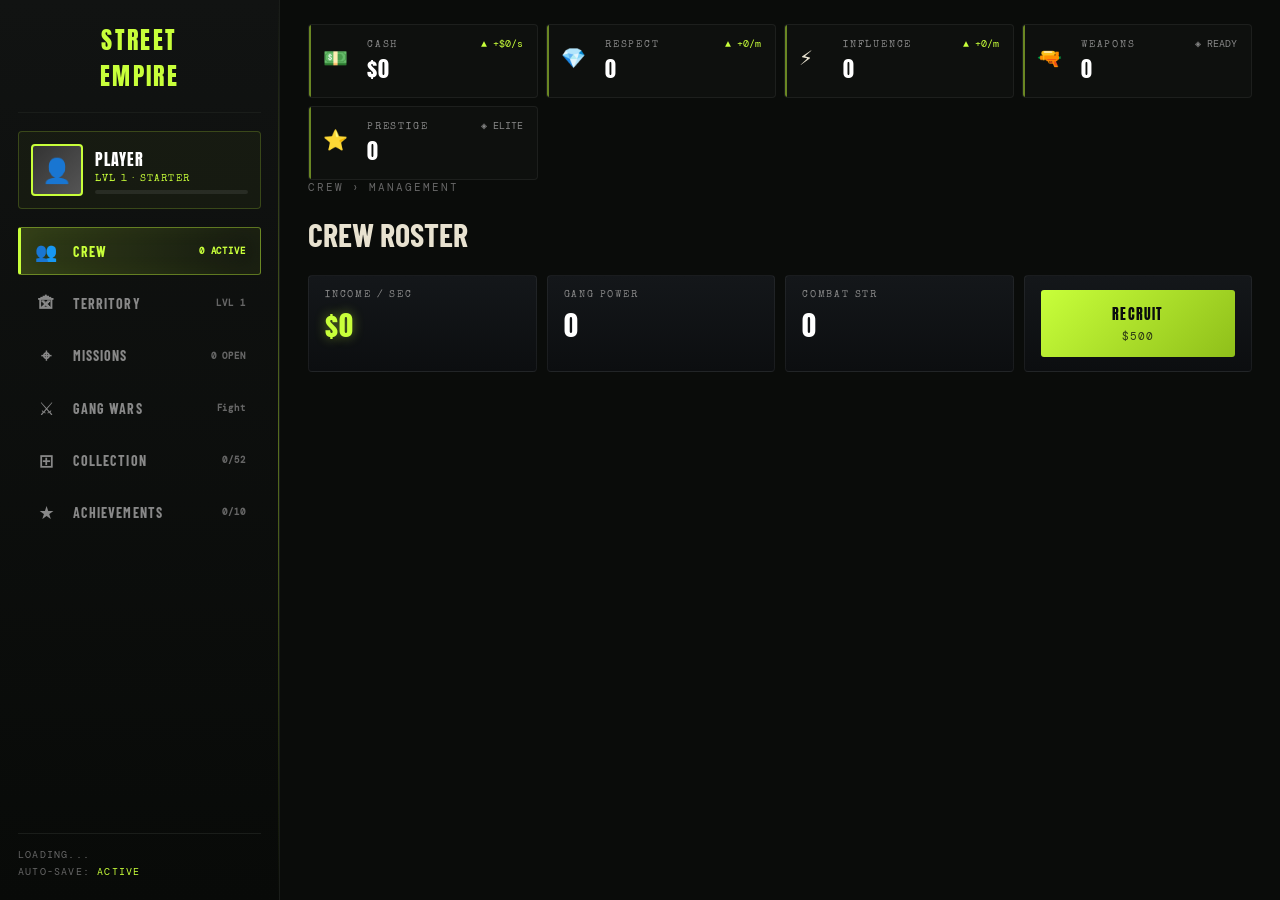
==== commit 2f120fdc: "Revert "fix: Bugfixes und Offline-Einnahmen"" ====
--- a/index.html
+++ b/index.html
@@ -7,7 +7,6 @@
     <link rel="stylesheet" href="brand.css">
     <link rel="stylesheet" href="v2.css">
     <link rel="stylesheet" href="game-overlay.css">
-    <link rel="stylesheet" href="game-effects.css">
 </head>
 <body>
     <!-- GTA V Style Container -->
@@ -62,7 +61,7 @@
                 <button class="v2-nav-item" data-tab="achievements">
                     <span class="v2-nav-icon">★</span>
                     <span class="v2-nav-label">ACHIEVEMENTS</span>
-                    <span class="v2-nav-note" id="nav-achievements-count">0/50</span>
+                    <span class="v2-nav-note" id="nav-achievements-count">0/10</span>
                 </button>
             </nav>
 
